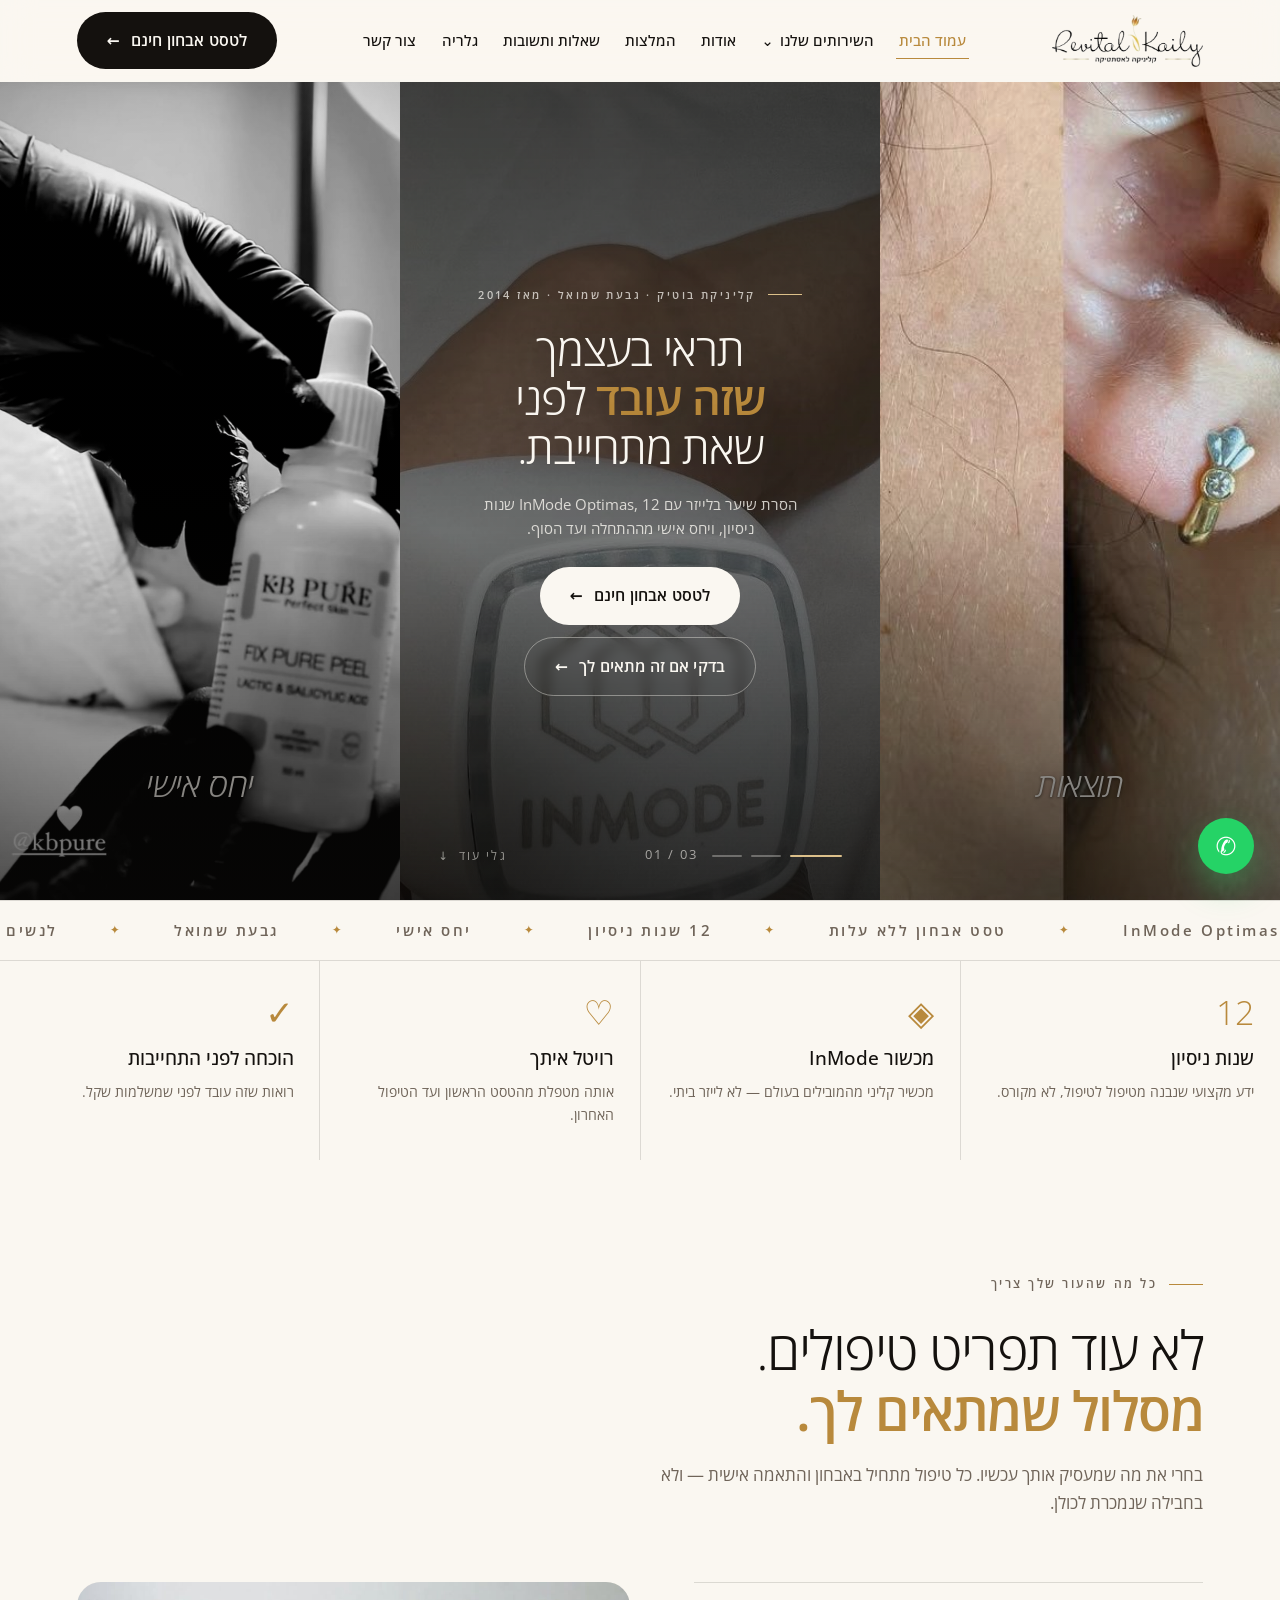
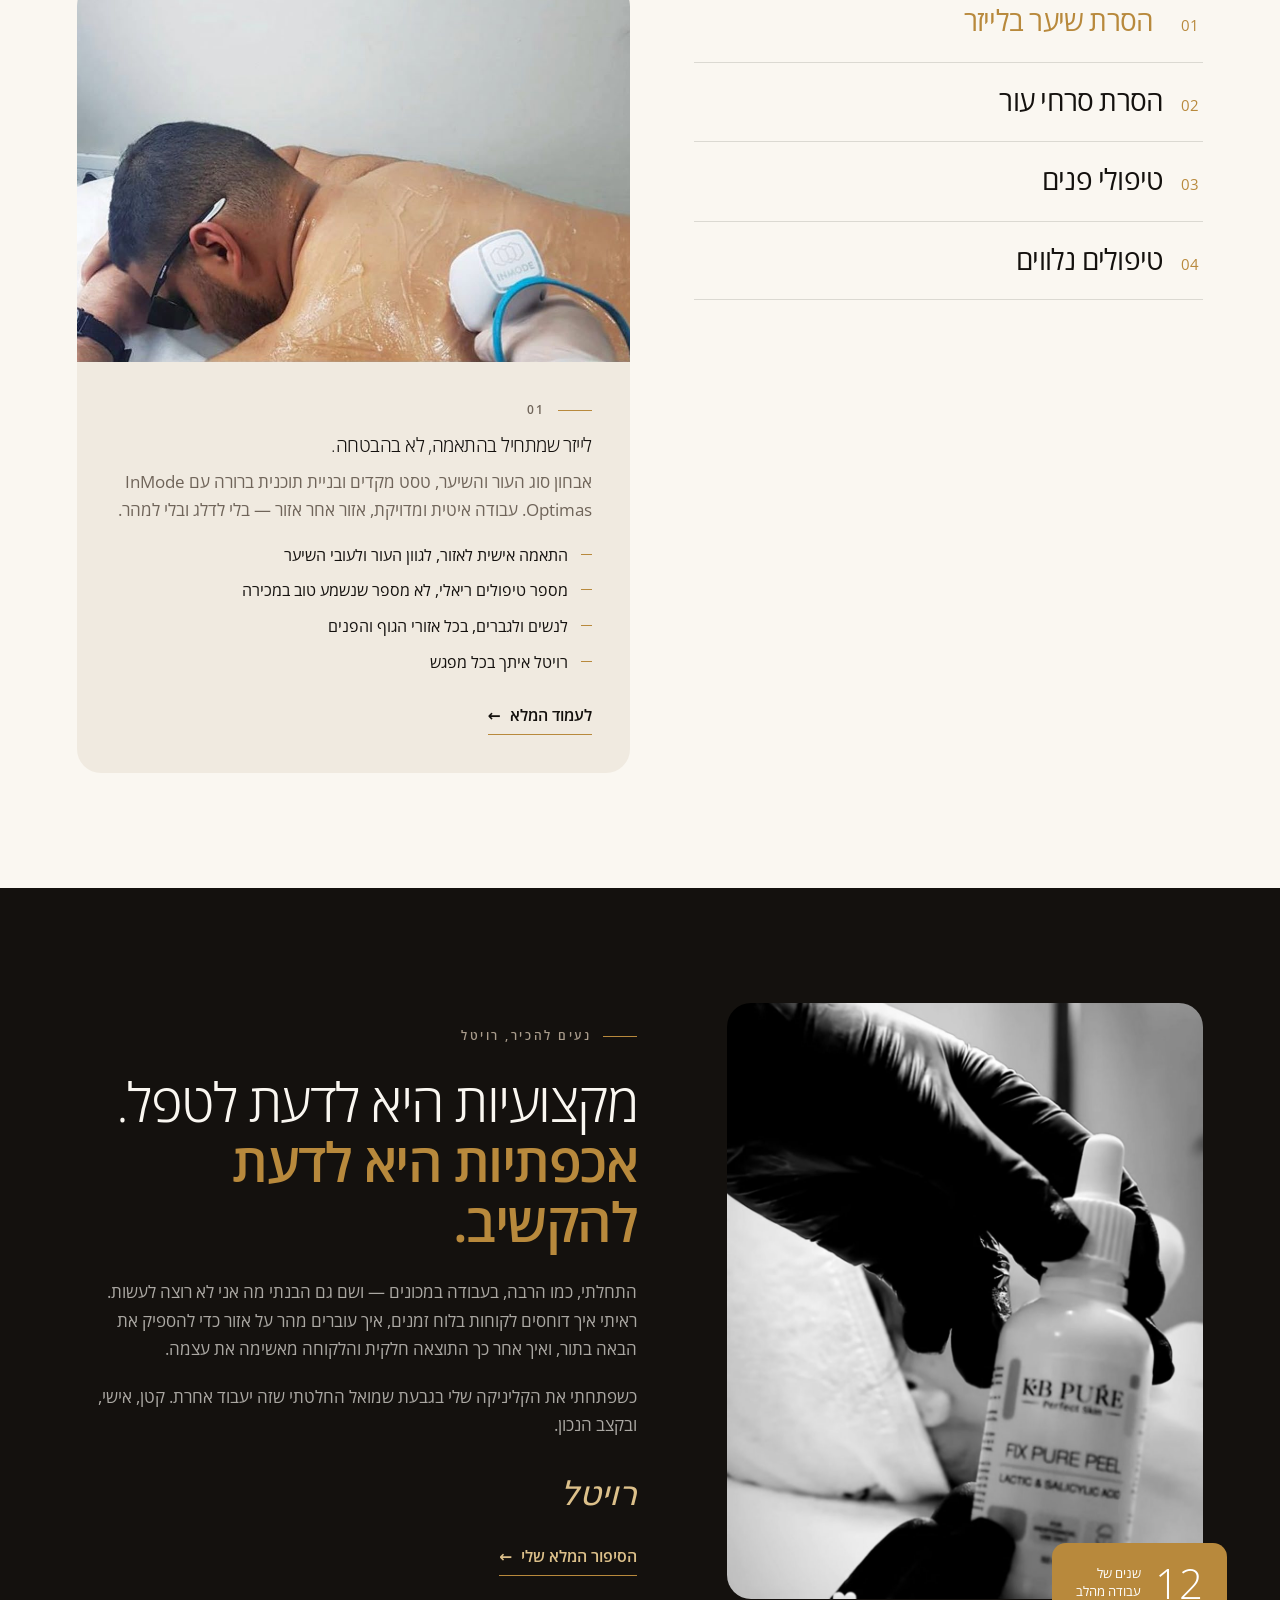
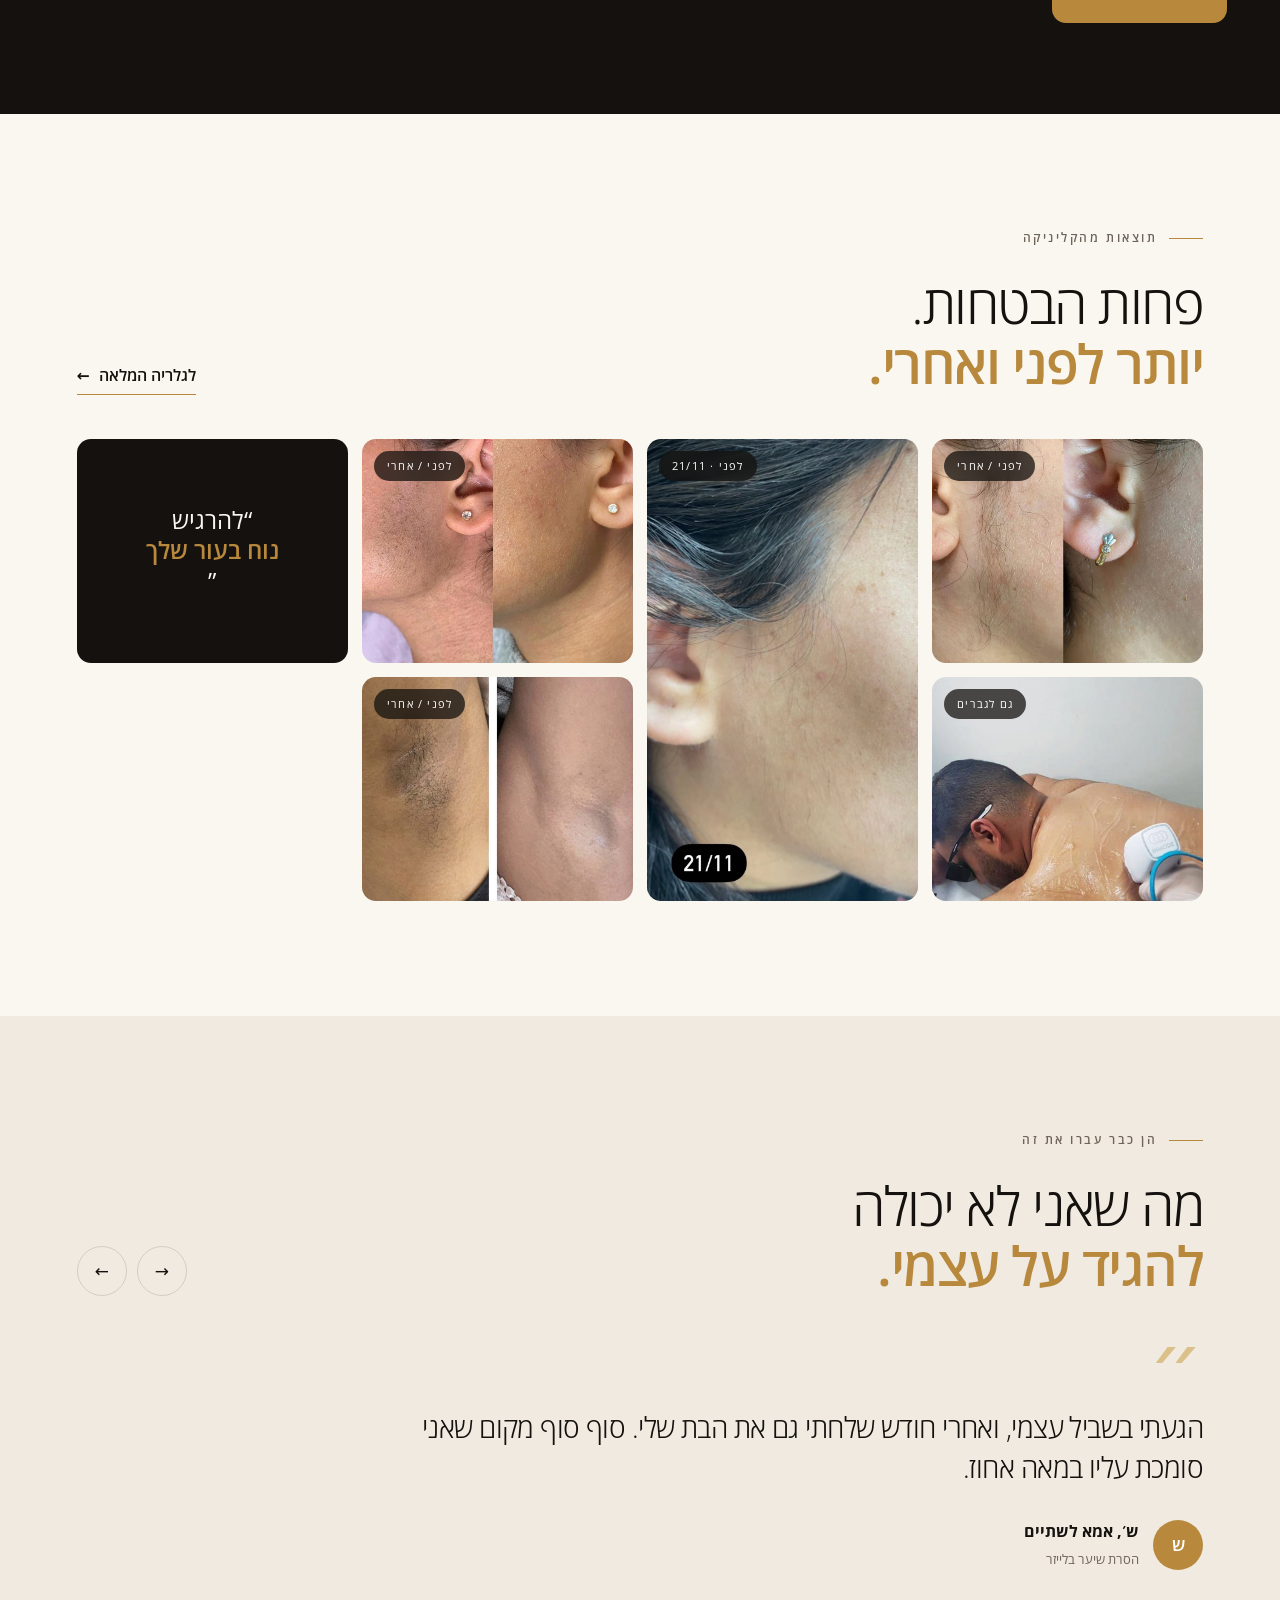
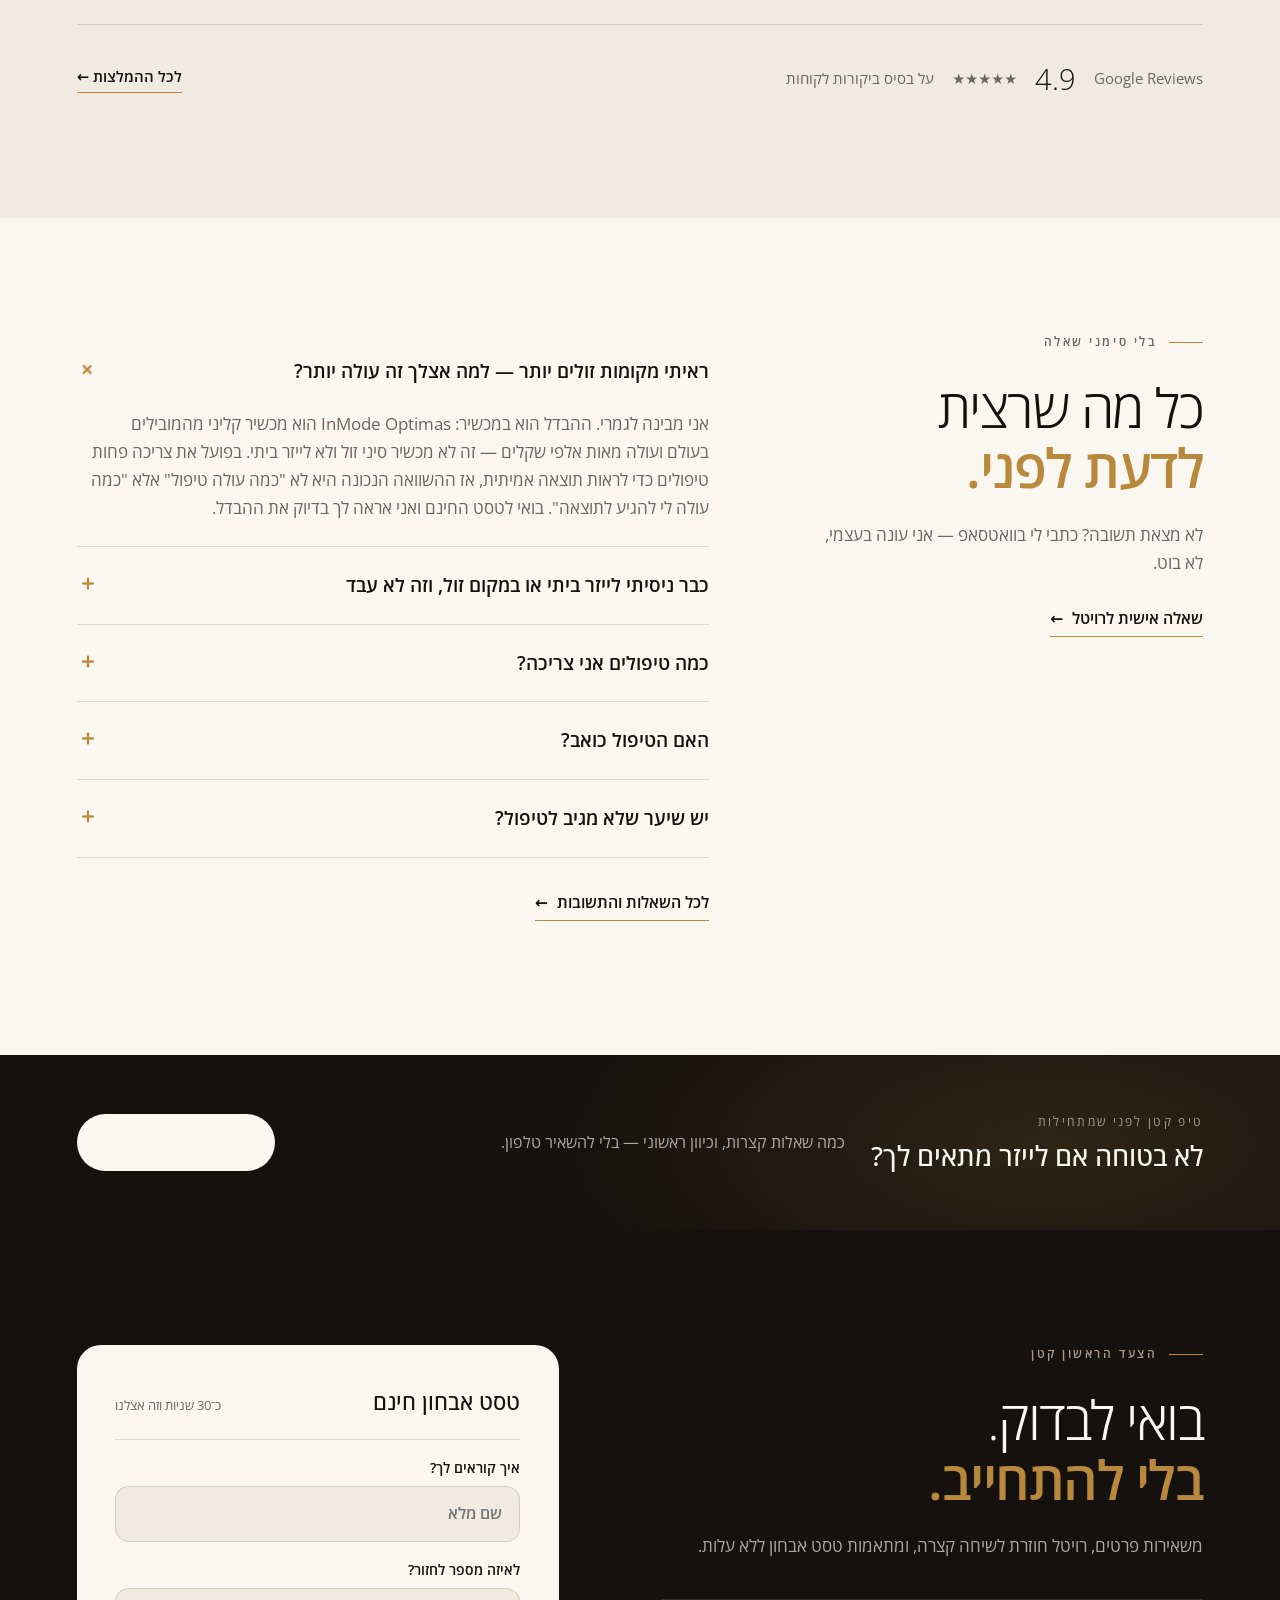
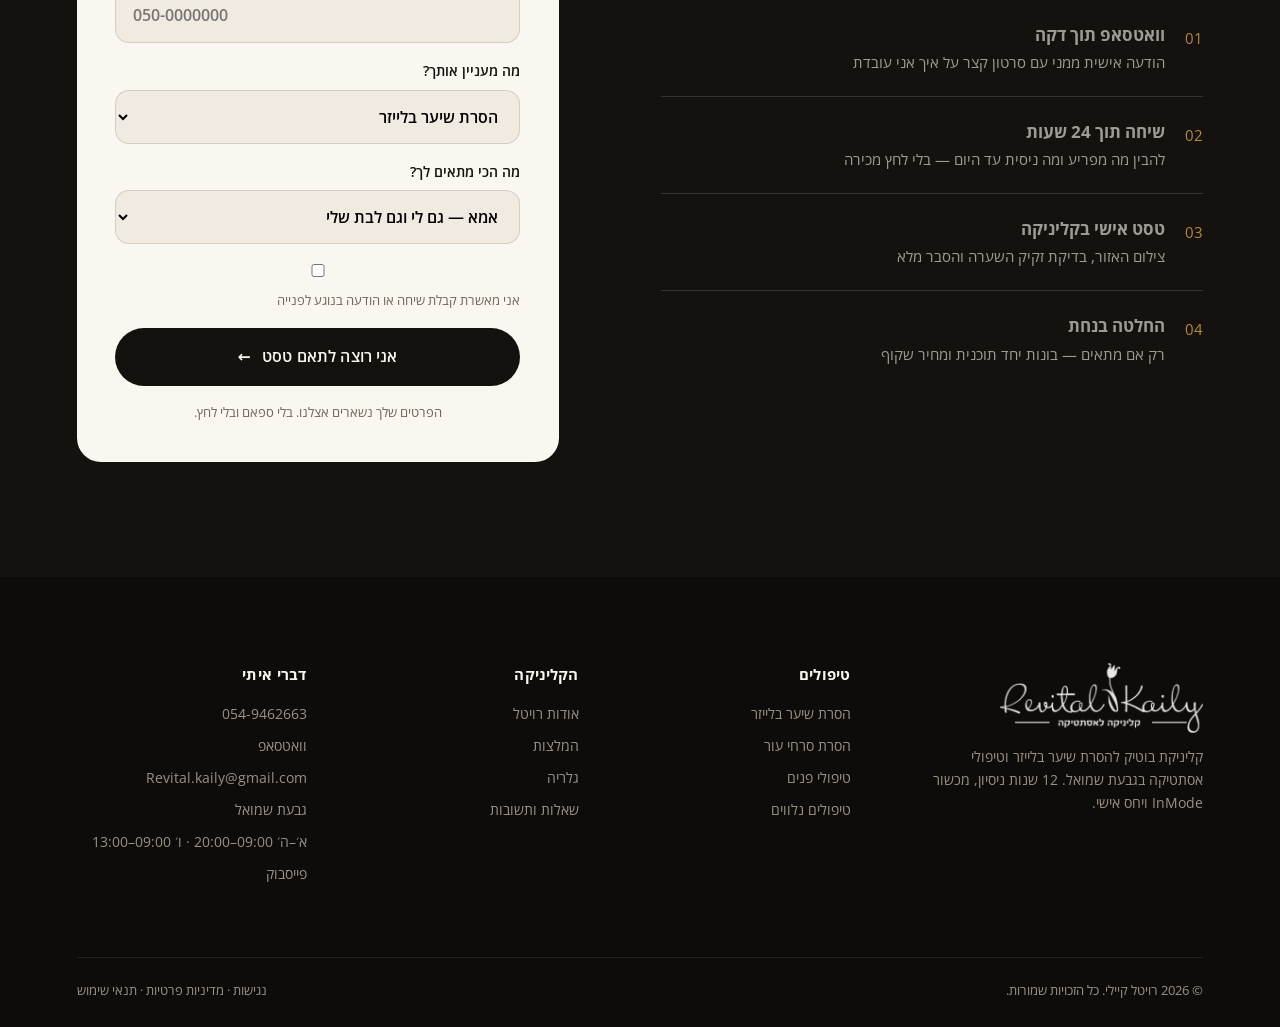
==== index.html @ 3fd72410 "Rebuild the hero as a three-column slideshow Replaces the split hero with a full-height showcase mod" ====
<!doctype html>
<html lang="he" dir="rtl">
<head>
<meta charset="utf-8">
<meta name="viewport" content="width=device-width, initial-scale=1">
<title>רויטל קיילי | הסרת שיער בלייזר בגבעת שמואל</title>
<meta name="description" content="קליניקת בוטיק להסרת שיער בלייזר בגבעת שמואל. 12 שנות ניסיון, מכשור InMode Optimas ויחס אישי. טסט אבחון חינם — תראי בעצמך שזה עובד לפני שאת מתחייבת.">
<meta property="og:title" content="רויטל קיילי | הסרת שיער בלייזר בגבעת שמואל">
<meta property="og:description" content="קליניקת בוטיק להסרת שיער בלייזר בגבעת שמואל. 12 שנות ניסיון, מכשור InMode Optimas ויחס אישי. טסט אבחון חינם — תראי בעצמך שזה עובד לפני שאת מתחייבת.">
<meta property="og:type" content="website">
<link rel="icon" href="assets/logo.png" type="image/png">
<link rel="preconnect" href="https://fonts.googleapis.com">
<link rel="preconnect" href="https://fonts.gstatic.com" crossorigin>
<link rel="stylesheet" href="https://fonts.googleapis.com/css2?family=Open+Sans:ital,wght@0,300;0,400;0,500;0,600;0,700;0,800;1,300;1,400;1,600&family=Assistant:wght@300;400;600&display=swap">
<link rel="stylesheet" href="assets/site.css">
<script type="application/ld+json">
{"@context":"https://schema.org","@type":"HealthAndBeautyBusiness",
 "name":"רויטל קיילי — קליניקה לאסתטיקה",
 "description":"קליניקת בוטיק להסרת שיער בלייזר וטיפולי אסתטיקה בגבעת שמואל",
 "telephone":"+972-54-946-2663",
 "email":"Revital.kaily@gmail.com",
 "address":{"@type":"PostalAddress","addressLocality":"גבעת שמואל","addressCountry":"IL"},
 "areaServed":"גבעת שמואל והסביבה",
 "sameAs":["https://www.facebook.com/revital1994/"],
 "openingHoursSpecification":[
   {"@type":"OpeningHoursSpecification","dayOfWeek":["Sunday","Monday","Tuesday","Wednesday","Thursday"],"opens":"09:00","closes":"20:00"},
   {"@type":"OpeningHoursSpecification","dayOfWeek":"Friday","opens":"09:00","closes":"13:00"}],
 "makesOffer":[
   {"@type":"Offer","itemOffered":{"@type":"Service","name":"הסרת שיער בלייזר"}},
   {"@type":"Offer","itemOffered":{"@type":"Service","name":"הסרת סרחי עור"}},
   {"@type":"Offer","itemOffered":{"@type":"Service","name":"טיפולי פנים"}},
   {"@type":"Offer","itemOffered":{"@type":"Service","name":"טיפולי פלזמה וחידוש עור"}}]}
</script>
</head>
<body>
<div class="beam" aria-hidden="true"><i></i></div>

<header class="hdr">
  <a class="logo" href="index.html" aria-label="רויטל קיילי — לעמוד הבית"><img src="assets/logo.png" alt="רויטל קיילי — קליניקה לאסתטיקה"></a>
  <nav class="nav" aria-label="ניווט ראשי">
      <a href="index.html" aria-current="page">עמוד הבית</a>
      <div class="drop"><button aria-expanded="false">השירותים שלנו <span aria-hidden="true">⌄</span></button><div class="drop-m"><a href="laser.html">הסרת שיער בלייזר</a><a href="skin-tags.html">הסרת סרחי עור</a><a href="facials.html">טיפולי פנים</a><a href="treatments.html">טיפולים נלווים</a></div></div>
      <a href="about.html">אודות</a>
      <a href="testimonials.html">המלצות</a>
      <a href="faq.html">שאלות ותשובות</a>
      <a href="gallery.html">גלריה</a>
      <a href="contact.html">צור קשר</a>
  </nav>
  <a class="btn" href="contact.html"><span>לטסט אבחון חינם</span><span class="arw">←</span></a>
  <button class="burger" aria-expanded="false" aria-controls="mnav" aria-label="פתיחת תפריט"><span></span><span></span></button>
</header>

<nav class="mnav" id="mnav" aria-label="ניווט מובייל">
    <a href="index.html">עמוד הבית</a>
    <a href="laser.html">השירותים שלנו</a>
    <a class="sub" href="laser.html">הסרת שיער בלייזר</a>
    <a class="sub" href="skin-tags.html">הסרת סרחי עור</a>
    <a class="sub" href="facials.html">טיפולי פנים</a>
    <a class="sub" href="treatments.html">טיפולים נלווים</a>
    <a href="about.html">אודות</a>
    <a href="testimonials.html">המלצות</a>
    <a href="faq.html">שאלות ותשובות</a>
    <a href="gallery.html">גלריה</a>
    <a href="contact.html">צור קשר</a>
</nav>

<main>

<section class="sc" aria-label="הקליניקה במבט אחד">
  <div class="sc-col sc-col-a">
    <div class="sc-slide on"><img src="assets/ba-jaw.jpg" alt="" fetchpriority="high"><p class="sc-word">תוצאות</p></div><div class="sc-slide"><img src="assets/laser-men-back.jpg" alt="" loading="lazy"><p class="sc-word">גם לגברים</p></div><div class="sc-slide"><img src="assets/ba-neck-face.jpg" alt="" loading="lazy"><p class="sc-word">דיוק</p></div>
  </div>
  <div class="sc-col sc-col-b">
    <div class="sc-slide on"><video src="assets/video/clip-1.mp4" muted loop playsinline preload="metadata" poster="assets/hero-inmode-leg.jpg"></video></div><div class="sc-slide"><video src="assets/video/clip-2.mp4" muted loop playsinline preload="metadata" poster="assets/hero-inmode-leg.jpg"></video></div><div class="sc-slide"><img src="assets/inmode-gear.jpg" alt="" loading="lazy"></div>
    <div class="sc-mid">
      <p class="eyebrow">קליניקת בוטיק · גבעת שמואל · מאז 2014</p>
      <h1>תראי בעצמך <em class="serif-it">שזה עובד</em> לפני שאת מתחייבת.</h1>
      <p>הסרת שיער בלייזר עם InMode Optimas, 12 שנות ניסיון, ויחס אישי מההתחלה ועד הסוף.</p>
      <div class="sc-cta">
        <a class="btn btn-light" href="contact.html"><span>לטסט אבחון חינם</span><span class="arw">←</span></a>
        <button class="btn btn-ghost open-bot"><span>בדקי אם זה מתאים לך</span><span class="arw">←</span></button>
      </div>
    </div>
    <div class="sc-nav">
      <div class="sc-dots" role="tablist" aria-label="מעבר בין תצוגות">
        <button aria-current="true" aria-label="תצוגה 1"></button>
        <button aria-current="false" aria-label="תצוגה 2"></button>
        <button aria-current="false" aria-label="תצוגה 3"></button>
      </div>
      <span class="sc-count">01 / 03</span>
    </div>
    <div class="sc-hint" aria-hidden="true">גלי עוד <span>↓</span></div>
  </div>
  <div class="sc-col sc-col-c">
    <div class="sc-slide on"><img src="assets/about-hands.jpg" alt="" fetchpriority="high"><p class="sc-word">יחס אישי</p></div><div class="sc-slide"><img src="assets/service-plasma.jpg" alt="" loading="lazy"><p class="sc-word">חידוש עור</p></div><div class="sc-slide"><img src="assets/service-skintags.jpg" alt="" loading="lazy"><p class="sc-word">דיוק</p></div>
  </div>
</section>

<div class="marq" aria-hidden="true"><div class="marq-t">
  <span>InMode Optimas</span><span>טסט אבחון ללא עלות</span><span>12 שנות ניסיון</span><span>יחס אישי</span>
  <span>גבעת שמואל</span><span>לנשים ולגברים</span>
  <span>InMode Optimas</span><span>טסט אבחון ללא עלות</span><span>12 שנות ניסיון</span><span>יחס אישי</span>
  <span>גבעת שמואל</span><span>לנשים ולגברים</span>
</div></div>

<section class="pillars">
  <article class="rv"><b>12</b><strong>שנות ניסיון</strong><p>ידע מקצועי שנבנה מטיפול לטיפול, לא מקורס.</p></article>
  <article class="rv rv-d1"><b>◈</b><strong>מכשור InMode</strong><p>מכשיר קליני מהמובילים בעולם — לא לייזר ביתי.</p></article>
  <article class="rv rv-d2"><b>♡</b><strong>רויטל איתך</strong><p>אותה מטפלת מהטסט הראשון ועד הטיפול האחרון.</p></article>
  <article class="rv rv-d3"><b>✓</b><strong>הוכחה לפני התחייבות</strong><p>רואות שזה עובד לפני שמשלמות שקל.</p></article>
</section>

<section class="section wrap" id="services">
  <div class="rv" style="max-width:680px;margin-bottom:clamp(44px,5vw,74px)">
    <p class="eyebrow">כל מה שהעור שלך צריך</p>
    <h2>לא עוד תפריט טיפולים.<br><em class="serif-it">מסלול שמתאים לך.</em></h2>
    <p class="lead" style="margin-top:20px">בחרי את מה שמעסיק אותך עכשיו. כל טיפול מתחיל באבחון והתאמה אישית — ולא בחבילה שנמכרת לכולן.</p>
  </div>
  <div class="svc">
    <div class="svc-list rv" role="tablist" aria-label="סוגי טיפולים">
      <button class="svc-item" role="tab" aria-selected="true" data-s="laser"><em>01</em><h3>הסרת שיער בלייזר</h3></button>
      <button class="svc-item" role="tab" aria-selected="false" data-s="tags"><em>02</em><h3>הסרת סרחי עור</h3></button>
      <button class="svc-item" role="tab" aria-selected="false" data-s="face"><em>03</em><h3>טיפולי פנים</h3></button>
      <button class="svc-item" role="tab" aria-selected="false" data-s="more"><em>04</em><h3>טיפולים נלווים</h3></button>
    </div>
    <div class="svc-panel rv rv-d1" id="svc-panel"></div>
  </div>
</section>

<section class="section dark wrap about" id="about">
  <div class="about-fig wipe">
    <div class="frame"><img src="assets/about-hands.jpg" alt="רויטל בעבודה בקליניקה" fetchpriority="high"></div>
    <div class="stamp"><b>12</b><span>שנים של<br>עבודה מהלב</span></div>
  </div>
  <div>
    <p class="eyebrow on-dark rv">נעים להכיר, רויטל</p>
    <h2 class="rv rv-d1">מקצועיות היא לדעת לטפל.<br><em class="serif-it">אכפתיות היא לדעת להקשיב.</em></h2>
    <div class="rv rv-d2" style="margin-top:26px">
      <p class="lead">התחלתי, כמו הרבה, בעבודה במכונים — ושם גם הבנתי מה אני לא רוצה לעשות. ראיתי איך דוחסים לקוחות בלוח זמנים, איך עוברים מהר על אזור כדי להספיק את הבאה בתור, ואיך אחר כך התוצאה חלקית והלקוחה מאשימה את עצמה.</p>
      <p class="lead">כשפתחתי את הקליניקה שלי בגבעת שמואל החלטתי שזה יעבוד אחרת. קטן, אישי, ובקצב הנכון.</p>
      <div class="sig">רויטל</div>
      <a class="link-u" href="about.html" style="color:var(--gold-lt)">הסיפור המלא שלי <span>←</span></a>
    </div>
  </div>
</section>

<section class="section wrap">
  <div class="rv" style="display:flex;justify-content:space-between;align-items:flex-end;gap:30px;flex-wrap:wrap;margin-bottom:44px">
    <div>
      <p class="eyebrow">תוצאות מהקליניקה</p>
      <h2>פחות הבטחות.<br><em class="serif-it">יותר לפני ואחרי.</em></h2>
    </div>
    <a class="link-u" href="gallery.html">לגלריה המלאה <span>←</span></a>
  </div>
  <div class="grid-g rv rv-d1"><div class="g-cell"><img src="assets/ba-jaw.jpg" alt="לפני ואחרי — הסרת שיער בלייזר בקו הלסת" loading="lazy"><span class="g-tag">לפני / אחרי</span></div><div class="g-cell tall"><img src="assets/ba-cheek-before.jpg" alt="לחי לפני סדרת טיפולי לייזר" loading="lazy"><span class="g-tag">לפני · 21/11</span></div><div class="g-cell"><img src="assets/ba-neck-face.jpg" alt="לפני ואחרי — צוואר ולחי" loading="lazy"><span class="g-tag">לפני / אחרי</span></div><div class="g-quote">“להרגיש<br><em class="serif-it">נוח בעור שלך</em>”</div><div class="g-cell"><img src="assets/laser-men-back.jpg" alt="טיפול הסרת שיער בלייזר בגב, בקליניקה" loading="lazy"><span class="g-tag">גם לגברים</span></div><div class="g-cell"><img src="assets/ba-armpit.jpg" alt="לפני ואחרי — בית שחי" loading="lazy"><span class="g-tag">לפני / אחרי</span></div></div>
</section>

<section class="section sand wrap" id="stories">
  <div class="rv" style="display:flex;justify-content:space-between;align-items:flex-end;gap:30px;flex-wrap:wrap;margin-bottom:46px">
    <div><p class="eyebrow">הן כבר עברו את זה</p><h2>מה שאני לא יכולה<br><em class="serif-it">להגיד על עצמי.</em></h2></div>
    <div class="ctrls"><button class="prev" aria-label="הקודם">→</button><button class="next" aria-label="הבא">←</button></div>
  </div>
  <div class="story-wrap rv rv-d1" aria-live="polite">
    <article class="story on"><div class="qm">״</div><p>הגעתי בשביל עצמי, ואחרי חודש שלחתי גם את הבת שלי. סוף סוף מקום שאני סומכת עליו במאה אחוז.</p><footer><span class="av">ש</span><div><strong>ש׳, אמא לשתיים</strong><small>הסרת שיער בלייזר</small></div></footer></article>
    <article class="story"><div class="qm">״</div><p>ניסיתי לייזר ביתי שנתיים והייתי בטוחה שהבעיה בי. אצל רויטל ראיתי הבדל כבר אחרי הטיפולים הראשונים.</p><footer><span class="av">מ</span><div><strong>מ׳</strong><small>הסרת שיער בלייזר</small></div></footer></article>
    <article class="story"><div class="qm">״</div><p>לא הרגשתי שמנסים למכור לי. קיבלתי הסבר מדויק, התאמה לעור שלי ותוכנית ברורה. הגעתי לחתונה בלי לחשוב על זה בכלל.</p><footer><span class="av">ד</span><div><strong>ד׳, כלה</strong><small>הסרת שיער בלייזר</small></div></footer></article>
  </div>
  <div class="ribbon rv">
    <span>Google Reviews</span><b>4.9</b><span>★★★★★</span><span>על בסיס ביקורות לקוחות</span>
    <a href="testimonials.html">לכל ההמלצות ←</a>
  </div>
</section>

<section class="section wrap faq">
  <div class="rv">
    <p class="eyebrow">בלי סימני שאלה</p>
    <h2>כל מה שרצית<br><em class="serif-it">לדעת לפני.</em></h2>
    <p class="lead" style="margin:22px 0 26px">לא מצאת תשובה? כתבי לי בוואטסאפ — אני עונה בעצמי, לא בוט.</p>
    <a class="link-u" href="https://wa.me/972549462663">שאלה אישית לרויטל <span>←</span></a>
  </div>
  <div class="acc rv rv-d1"><details open><summary>ראיתי מקומות זולים יותר — למה אצלך זה עולה יותר?<i>＋</i></summary><p>אני מבינה לגמרי. ההבדל הוא במכשיר: InMode Optimas הוא מכשיר קליני מהמובילים בעולם ועולה מאות אלפי שקלים — זה לא מכשיר סיני זול ולא לייזר ביתי. בפועל את צריכה פחות טיפולים כדי לראות תוצאה אמיתית, אז ההשוואה הנכונה היא לא &quot;כמה עולה טיפול&quot; אלא &quot;כמה עולה לי להגיע לתוצאה&quot;. בואי לטסט החינם ואני אראה לך בדיוק את ההבדל.</p></details><details><summary>כבר ניסיתי לייזר ביתי או במקום זול, וזה לא עבד<i>＋</i></summary><p>זו בדיוק הסיבה שאת פה. הרבה מהלקוחות שלי הגיעו אחרי שניסו ולא ראו תוצאה — הבעיה לא הייתה בהן, אלא במכשור שלא היה חזק מספיק. בואי לטסט ותראי בעצמך, על הזקיק שלך, שזה מתנהג אחרת.</p></details><details><summary>כמה טיפולים אני צריכה?<i>＋</i></summary><p>תלוי באזור, בסוג השיער ובעור. סדרה סטנדרטית היא בדרך כלל בסביבות 10 טיפולים, במרווחים של 4-6 שבועות. בטסט אני בודקת את זקיק השערה ונותנת לך מספר ריאלי — לא מספר שנשמע טוב במכירה.</p></details><details><summary>האם הטיפול כואב?<i>＋</i></summary><p>תחושת עקצוץ קלה שנמשכת רגע. המכשיר עובד עם מנגנון קירור, ואני עוברת לאט ומווסתת את העוצמה לפי מה שנוח לך — אפשר לעצור ולהתאים בכל שלב. רוב הלקוחות מופתעות לטובה.</p></details><details><summary>יש שיער שלא מגיב לטיפול?<i>＋</i></summary><p>כן — שיער בהיר, בלונדיני, ג׳ינג׳י או לבן לא מגיב טוב ללייזר, כי אין בו מספיק פיגמנט שהלייזר יכול לפעול עליו. אני מעדיפה להגיד לך את זה מראש מאשר לקחת ממך כסף על משהו שלא יעבוד.</p></details>
    <p style="margin-top:30px"><a class="link-u" href="faq.html">לכל השאלות והתשובות <span>←</span></a></p>
  </div>
</section>

<section class="band">
  <div><small>טיפ קטן לפני שמתחילות</small><br><strong>לא בטוחה אם לייזר מתאים לך?</strong></div>
  <span>כמה שאלות קצרות, וכיוון ראשוני — בלי להשאיר טלפון.</span>
  <button class="btn btn-light open-bot"><span>מתחילות בבדיקה</span><span class="arw">←</span></button>
</section>

<section class="section dark wrap contact" id="contact">
  <div>
    <p class="eyebrow on-dark rv">הצעד הראשון קטן</p>
    <h2 class="rv rv-d1">בואי לבדוק.<br><em class="serif-it">בלי להתחייב.</em></h2>
    <p class="lead rv rv-d2" style="margin:22px 0 38px">משאירות פרטים, רויטל חוזרת לשיחה קצרה, ומתאמות טסט אבחון ללא עלות.</p>
    <div class="rv rv-d3">
      <div class="step"><em>01</em><p><strong>וואטסאפ תוך דקה</strong>הודעה אישית ממני עם סרטון קצר על איך אני עובדת</p></div>
      <div class="step"><em>02</em><p><strong>שיחה תוך 24 שעות</strong>להבין מה מפריע ומה ניסית עד היום — בלי לחץ מכירה</p></div>
      <div class="step"><em>03</em><p><strong>טסט אישי בקליניקה</strong>צילום האזור, בדיקת זקיק השערה והסבר מלא</p></div>
      <div class="step"><em>04</em><p><strong>החלטה בנחת</strong>רק אם מתאים — בונות יחד תוכנית ומחיר שקוף</p></div>
    </div>
  </div>
  <form class="form rv rv-d1">
  <div class="form-h"><strong>טסט אבחון חינם</strong><small>כ־30 שניות וזה אצלנו</small></div>
  <label>איך קוראים לך?<input name="name" type="text" placeholder="שם מלא" required></label>
  <label>לאיזה מספר לחזור?<input name="phone" type="tel" placeholder="050-0000000" required></label>
  <label>מה מעניין אותך?<select name="interest">
    <option>הסרת שיער בלייזר</option><option>הסרת סרחי עור</option><option>טיפולי פנים</option>
    <option>טיפולים נלווים</option><option>עדיין לא בטוחה</option></select></label>
  <label>מה הכי מתאים לך?<select name="segment">
    <option>אמא — גם לי וגם לבת שלי</option><option>לפני חתונה</option><option>לפני גיוס או לימודים</option>
    <option>ניסיתי לייזר בעבר ולא עבד</option><option>פשוט נמאס לי לגלח</option><option>אני גבר</option></select></label>
  <label class="chk"><input type="checkbox" required><span>אני מאשרת קבלת שיחה או הודעה בנוגע לפנייה</span></label>
  <button class="btn" type="submit" style="justify-content:center"><span>אני רוצה לתאם טסט</span><span class="arw">←</span></button>
  <p class="note">הפרטים שלך נשארים אצלנו. בלי ספאם ובלי לחץ.</p>
  <div class="ok" role="status">קיבלנו, תודה! רויטל תחזור אלייך בקרוב.</div>
</form>
</section>

</main>

<footer class="ftr">
  <div class="ftr-logo">
    <img src="assets/logo.png" alt="רויטל קיילי — קליניקה לאסתטיקה">
    <p style="margin:0;max-width:34ch">קליניקת בוטיק להסרת שיער בלייזר וטיפולי אסתטיקה בגבעת שמואל. 12 שנות ניסיון, מכשור InMode ויחס אישי.</p>
  </div>
  <div><strong>טיפולים</strong>
    <a href="laser.html">הסרת שיער בלייזר</a><a href="skin-tags.html">הסרת סרחי עור</a>
    <a href="facials.html">טיפולי פנים</a><a href="treatments.html">טיפולים נלווים</a></div>
  <div><strong>הקליניקה</strong>
    <a href="about.html">אודות רויטל</a><a href="testimonials.html">המלצות</a>
    <a href="gallery.html">גלריה</a><a href="faq.html">שאלות ותשובות</a></div>
  <div><strong>דברי איתי</strong>
    <a href="tel:+972549462663">054-9462663</a>
    <a href="https://wa.me/972549462663">וואטסאפ</a>
    <a href="mailto:Revital.kaily@gmail.com">Revital.kaily@gmail.com</a>
    <span>גבעת שמואל</span><span>א׳–ה׳ 09:00–20:00 · ו׳ 09:00–13:00</span>
    <a href="https://www.facebook.com/revital1994/?locale=he_IL" target="_blank" rel="noopener">פייסבוק</a></div>
  <div class="ftr-btm">
    <span>© 2026 רויטל קיילי. כל הזכויות שמורות.</span>
    <span>נגישות · מדיניות פרטיות · תנאי שימוש</span>
  </div>
</footer>
<div class="ov" id="ov" role="dialog" aria-modal="true" aria-label="בדיקת התאמה">
  <div class="bot">
    <button class="bot-x" aria-label="סגירה">✕</button>
    <img class="bot-logo" src="assets/logo.png" alt="רויטל קיילי">
    <div class="bar"><i style="width:0"></i></div>
    <div id="bot-body"></div>
  </div>
</div>
<a class="wa-float" href="https://wa.me/972549462663" aria-label="וואטסאפ">✆</a>
<div class="mbar">
  <a href="https://wa.me/972549462663">וואטסאפ</a><a href="tel:+972549462663">חייגי</a><a href="contact.html">טסט חינם</a>
</div>
<script src="assets/site.js"></script>
</body>
</html>
---- assets/site.css ----
/* ==========================================================================
   רויטל קיילי — מערכת עיצוב
   פלטה: דיו כמעט-שחור, שנהב, זהב מהלוגו. הזהב הוא קו, לא מילוי.
   טיפוגרפיה: Frank Ruhl Libre (כותרות) + Assistant (גוף) + Bellefair (מספרים)
   ========================================================================== */

:root{
  --ink:#14110E;          /* דיו — שחור חמים */
  --ink-soft:#1E1A16;
  --ivory:#FAF7F1;        /* נייר */
  --sand:#F0EAE0;         /* משטח משני */
  --sand-deep:#E4DACB;
  --gold:#B8893C;         /* זהב הלוגו */
  --gold-lt:#DCC08A;
  --gold-glow:rgba(184,137,60,.16);
  --muted:#6F6459;
  --muted-dk:#A99C8C;
  --line:rgba(20,17,14,.13);
  --line-lt:rgba(255,255,255,.14);

  --display:'Open Sans','Assistant',system-ui,sans-serif;
  --body:'Open Sans','Assistant',system-ui,sans-serif;
  --num:'Open Sans','Assistant',system-ui,sans-serif;
  --num-feat:'tnum' 1;

  --r-sm:6px; --r-md:14px; --r-lg:24px;
  --pad:clamp(20px,6vw,104px);
  --ease:cubic-bezier(.22,.61,.36,1);
}

*{box-sizing:border-box}
html,body{direction:rtl}
html{scroll-behavior:smooth;-webkit-text-size-adjust:100%}
body{
  margin:0;background:var(--ivory);color:var(--ink);
  font-family:var(--body);font-size:17px;line-height:1.65;font-weight:400;
  -webkit-font-smoothing:antialiased;overflow-x:clip;
}
img{max-width:100%;display:block}
a{color:inherit;text-decoration:none}
button{font:inherit;color:inherit;background:none;border:0;cursor:pointer}
:focus-visible{outline:2px solid var(--gold);outline-offset:3px;border-radius:3px}

/* ---------- טיפוגרפיה ---------- */
h1,h2,h3,h4{font-family:var(--display);font-weight:300;line-height:1.12;letter-spacing:-.028em;margin:0;text-wrap:balance}
h1{font-size:clamp(38px,5.6vw,86px)}
h2{font-size:clamp(30px,4.2vw,60px)}
h3{font-size:clamp(21px,2.2vw,32px)}
h4{font-size:clamp(18px,1.5vw,22px)}
p{margin:0 0 1.1em;max-width:62ch}
em{font-style:normal;color:var(--gold)}
.serif-it{font-family:var(--display);font-style:normal;font-weight:600;color:var(--gold)}

.eyebrow{
  display:flex;align-items:center;gap:12px;margin:0 0 26px;
  font-size:11.5px;font-weight:600;letter-spacing:.22em;color:var(--muted);
}
.eyebrow::before{content:"";width:34px;height:1px;background:var(--gold);flex:none}
.eyebrow.on-dark{color:var(--muted-dk)}
.lead{font-size:clamp(17px,1.35vw,20.5px);color:var(--muted);max-width:56ch}
.on-dark .lead,.dark .lead{color:rgba(250,247,241,.66)}

/* ---------- פריסה ---------- */
.wrap{padding-inline:var(--pad)}
.section{padding-block:clamp(76px,9vw,142px)}
.dark{background:var(--ink);color:var(--ivory)}
.dark h1,.dark h2,.dark h3{color:var(--ivory)}
.sand{background:var(--sand)}
.rule{height:1px;background:var(--line);border:0;margin:0}
.dark .rule{background:var(--line-lt)}

/* ---------- כפתורים ---------- */
.btn{
  --bg:var(--ink);--fg:var(--ivory);
  display:inline-flex;align-items:center;gap:11px;
  padding:16px 30px;border-radius:999px;background:var(--bg);color:var(--fg);
  font-size:15.5px;font-weight:600;letter-spacing:.01em;
  position:relative;overflow:hidden;transition:color .4s var(--ease),transform .4s var(--ease);
}
.btn::after{
  content:"";position:absolute;inset:0;background:var(--gold);
  transform:translateY(101%);transition:transform .45s var(--ease);z-index:0;
}
.btn:hover::after{transform:translateY(0)}
.btn:hover{transform:translateY(-2px)}
.btn>*{position:relative;z-index:1}
.btn .arw{transition:transform .4s var(--ease)}
.btn:hover .arw{transform:translateX(-5px)}
.btn-light{--bg:var(--ivory);--fg:var(--ink)}
.btn-ghost{--bg:transparent;--fg:var(--ink);border:1px solid var(--line)}
.btn-ghost:hover{--fg:var(--ivory)}
.dark .btn-ghost{--fg:var(--ivory);border-color:var(--line-lt)}
.link-u{display:inline-flex;align-items:center;gap:9px;font-weight:600;font-size:15.5px;padding-bottom:5px;border-bottom:1px solid var(--gold);transition:gap .3s var(--ease)}
.link-u:hover{gap:15px;color:var(--gold)}

/* ---------- כותרת עליונה ---------- */
.hdr{
  position:sticky;top:0;z-index:60;height:82px;
  display:grid;grid-template-columns:auto 1fr auto;align-items:center;gap:26px;
  padding-inline:var(--pad);
  background:rgba(250,247,241,.82);backdrop-filter:blur(16px) saturate(1.3);
  border-bottom:1px solid transparent;transition:border-color .35s,height .35s var(--ease),background .35s;
}
.hdr.stuck{height:66px;border-bottom-color:var(--line)}
.logo img{height:52px;width:auto;transition:height .35s var(--ease),opacity .3s}
.hdr.stuck .logo img{height:40px}
.logo:hover img{opacity:.7}
.nav{display:flex;align-items:center;justify-content:center;gap:clamp(6px,1.5vw,26px);font-size:15px;font-weight:500}
.nav>a,.drop>button{position:relative;padding:9px 3px;display:flex;align-items:center;gap:6px;white-space:nowrap}
.nav>a::after{content:"";position:absolute;bottom:3px;right:0;width:0;height:1px;background:var(--gold);transition:width .35s var(--ease)}
.nav>a:hover::after,.nav>a[aria-current]::after{width:100%}
.nav>a[aria-current]{color:var(--gold)}
.drop{position:relative}
.drop-m{
  position:absolute;top:100%;right:0;min-width:212px;padding:9px;
  background:var(--ivory);border:1px solid var(--line);border-radius:var(--r-md);
  box-shadow:0 26px 60px rgba(20,17,14,.12);
  opacity:0;visibility:hidden;transform:translateY(9px);transition:.3s var(--ease);z-index:5;
}
.drop:hover .drop-m,.drop:focus-within .drop-m{opacity:1;visibility:visible;transform:none}
.drop-m a{display:block;padding:10px 14px;border-radius:9px;font-size:14.5px}
.drop-m a:hover{background:var(--sand);color:var(--gold)}
.burger{display:none;width:44px;height:44px;border:1px solid var(--line);border-radius:11px;flex-direction:column;align-items:center;justify-content:center;gap:5px}
.burger span{width:18px;height:1.6px;background:var(--ink);transition:.35s var(--ease)}
.burger[aria-expanded="true"] span:first-child{transform:translateY(3.3px) rotate(45deg)}
.burger[aria-expanded="true"] span:last-child{transform:translateY(-3.3px) rotate(-45deg)}
.mnav{position:fixed;inset:66px 0 0;background:var(--ivory);z-index:59;padding:26px var(--pad) 60px;overflow-y:auto;display:none}
.mnav.open{display:block}
.mnav a{display:block;padding:16px 2px;border-bottom:1px solid var(--line);font-family:var(--display);font-size:23px}
.mnav a.sub{font-family:var(--body);font-size:16px;padding-right:20px;color:var(--muted)}

/* ---------- קו הלייזר: נמתח לאורך הדף עם הגלילה ---------- */
.beam{position:fixed;top:0;right:calc(var(--pad) / 2.2);width:1px;height:100vh;z-index:40;pointer-events:none;opacity:.9}
.beam i{display:block;width:100%;height:100%;transform-origin:top;transform:scaleY(0);
  background:linear-gradient(to bottom,transparent,var(--gold) 12%,var(--gold-lt) 55%,transparent)}
@supports (animation-timeline:scroll()){
  .beam i{animation:beamgrow linear both;animation-timeline:scroll(root block)}
  @keyframes beamgrow{from{transform:scaleY(0)}to{transform:scaleY(1)}}
}
@media(max-width:1100px){.beam{display:none}}

/* ---------- חשיפה בגלילה: מגב, לא דהייה ---------- */
.rv{opacity:0;transform:translateY(22px);transition:opacity .9s var(--ease),transform .9s var(--ease)}
.rv.in{opacity:1;transform:none}
.rv-d1{transition-delay:.09s}.rv-d2{transition-delay:.18s}.rv-d3{transition-delay:.27s}
/* וילון שנמשך כלפי מעלה — לא clip-path על האלמנט עצמו,
   כדי שה-IntersectionObserver ימשיך לראות אותו */
.wipe{position:relative}
.wipe::after{content:"";position:absolute;inset:-1px;background:var(--curtain,var(--ivory));
  z-index:4;transform-origin:bottom center;transition:transform 1.05s var(--ease);pointer-events:none}
.wipe.in::after{transform:scaleY(0)}
.dark .wipe{--curtain:var(--ink)}
.sand .wipe{--curtain:var(--sand)}
/* כותרת שנחשפת שורה-שורה */
.lines span{display:block;overflow:hidden}
.lines span>i{display:block;font-style:inherit;transform:translateY(105%);transition:transform 1s var(--ease)}
.lines.in span>i{transform:none}
.lines.in span:nth-child(2)>i{transition-delay:.1s}
.lines.in span:nth-child(3)>i{transition-delay:.2s}

/* ---------- הירו ---------- */
.hero{position:relative;padding-top:clamp(44px,5vw,74px);padding-bottom:clamp(60px,7vw,110px)}
.hero-grid{display:grid;grid-template-columns:1.05fr .82fr;gap:clamp(40px,6vw,96px);align-items:center}
.hero h1{margin-bottom:26px}
.hero .lead{margin-bottom:34px}
.hero-cta{display:flex;flex-wrap:wrap;gap:13px;margin-bottom:40px}
.proof{display:flex;align-items:center;gap:15px;font-size:14.5px;color:var(--muted)}
.proof b{font-family:var(--num);font-size:23px;font-variant-numeric:tabular-nums;font-weight:300;color:var(--ink);letter-spacing:.02em}
.stack{display:flex}
.stack i{width:37px;height:37px;border-radius:50%;display:grid;place-items:center;font-style:normal;font-size:14px;font-weight:600;
  border:2px solid var(--ivory);margin-inline-start:-11px;background:var(--sand-deep);color:var(--ink)}
.stack i:first-child{margin:0;background:var(--ink);color:var(--ivory)}
.stack i:nth-child(2){background:var(--gold);color:#fff}
.hero-fig{position:relative}
.hero-fig .frame{aspect-ratio:4/5;border-radius:var(--r-lg);overflow:hidden;position:relative;background:var(--sand-deep)}
.hero-fig img{width:100%;height:100%;object-fit:cover}
.tag-card{position:absolute;z-index:6;bottom:34px;right:-30px;background:var(--ivory);border-radius:var(--r-md);padding:19px 23px;max-width:214px;
  box-shadow:0 24px 56px rgba(20,17,14,.14);border:1px solid var(--line)}
.tag-card small{display:block;font-size:10.5px;letter-spacing:.2em;color:var(--gold);font-weight:700;margin-bottom:8px}
.tag-card strong{display:block;font-family:var(--display);font-size:21px;font-weight:500;line-height:1.15}
.tag-card span{display:block;color:var(--muted);font-size:13.5px;margin-top:5px}
.ring{position:absolute;z-index:5;border:1px solid var(--line);border-radius:50%;pointer-events:none}
.ring-a{width:300px;height:300px;top:-70px;left:-70px}
.ring-b{width:160px;height:160px;bottom:-34px;left:34px;border-color:var(--gold-glow)}

/* ---------- כרזה נעה ---------- */
.marq{border-block:1px solid var(--line);background:var(--ivory);overflow:hidden;padding-block:17px}
.marq-t{display:flex;gap:52px;width:max-content;animation:marq 34s linear infinite}
.marq:hover .marq-t{animation-play-state:paused}
.marq-t span{font-family:var(--num);font-size:15px;font-weight:600;letter-spacing:.17em;color:var(--muted);display:flex;align-items:center;gap:52px;white-space:nowrap}
.marq-t span::after{content:"✦";color:var(--gold);font-size:12px}
@keyframes marq{to{transform:translateX(50%)}}

/* ---------- סרגל ערכים ---------- */
.pillars{display:grid;grid-template-columns:repeat(4,1fr);gap:1px;background:var(--line)}
.pillars>article{background:var(--ivory);padding:34px clamp(18px,2vw,32px)}
.pillars b{font-family:var(--num);font-size:34px;font-variant-numeric:tabular-nums;font-weight:300;color:var(--gold);display:block;line-height:1;margin-bottom:14px}
.pillars strong{display:block;font-family:var(--display);font-size:19px;font-weight:500;margin-bottom:6px}
.pillars p{font-size:14px;color:var(--muted);margin:0}

/* ---------- שירותים: רשימה נדבקת ---------- */
.svc{display:grid;grid-template-columns:.92fr 1fr;gap:clamp(36px,5vw,84px);align-items:start}
.svc-list{display:grid;gap:2px;position:sticky;top:120px}
.svc-item{border-top:1px solid var(--line);padding:22px 4px;display:flex;align-items:baseline;gap:18px;text-align:right;width:100%;transition:.35s var(--ease)}
.svc-item:last-child{border-bottom:1px solid var(--line)}
.svc-item em{font-family:var(--num);font-size:15px;color:var(--gold);flex:none;transition:.35s var(--ease)}
.svc-item h3{font-weight:400;transition:.35s var(--ease)}
.svc-item[aria-selected="true"] h3{color:var(--gold);padding-inline-start:10px}
.svc-item:hover h3{padding-inline-start:10px}
.svc-panel{border-radius:var(--r-lg);overflow:hidden;background:var(--sand);position:relative}
.svc-panel .frame{aspect-ratio:16/11;position:relative;background:var(--sand-deep);overflow:hidden}
.svc-panel .frame img{width:100%;height:100%;object-fit:cover}
.svc-body{padding:clamp(26px,3vw,44px)}
.svc-body h4{margin-bottom:13px}
.svc-body ul{list-style:none;margin:0 0 26px;padding:0;display:grid;gap:10px}
.svc-body li{padding-inline-start:24px;position:relative;font-size:15.5px}
.svc-body li::before{content:"";position:absolute;inset-inline-start:0;top:11px;width:11px;height:1px;background:var(--gold)}

/* ---------- אודות ---------- */
.about{display:grid;grid-template-columns:.85fr 1fr;gap:clamp(48px,7vw,124px);align-items:center}
.about-fig{position:relative}
.about-fig .frame{aspect-ratio:4/5;border-radius:var(--r-lg);overflow:hidden;background:#221d18}
.about-fig img{width:100%;height:100%;object-fit:cover}
.stamp{position:absolute;z-index:6;bottom:-24px;inset-inline-start:-24px;background:var(--gold);color:#fff;border-radius:var(--r-md);
  padding:19px 24px;display:flex;align-items:center;gap:14px}
.stamp b{font-family:var(--num);font-size:42px;font-variant-numeric:tabular-nums;font-weight:300;line-height:1}
.stamp span{font-size:13px;line-height:1.35}
.sig{font-family:Georgia,serif;font-style:italic;font-size:34px;color:var(--gold-lt);margin:26px 0 20px}

/* ---------- תוצאות / גלריה ---------- */
.grid-g{display:grid;grid-template-columns:repeat(4,1fr);grid-auto-rows:224px;gap:14px}
.g-cell{border-radius:var(--r-md);overflow:hidden;position:relative;background:var(--sand-deep)}
.g-cell.tall{grid-row:span 2}
.g-cell img{width:100%;height:100%;object-fit:cover;transition:transform 1.1s var(--ease)}
.g-cell:hover img{transform:scale(1.045)}
.g-tag{position:absolute;top:12px;inset-inline-end:12px;background:rgba(20,17,14,.74);color:#fff;font-size:11px;letter-spacing:.11em;
  padding:6px 13px;border-radius:999px;backdrop-filter:blur(6px)}
.g-quote{border-radius:var(--r-md);background:var(--ink);color:var(--ivory);display:grid;place-content:center;text-align:center;
  padding:30px;font-family:var(--display);font-size:clamp(20px,1.9vw,29px);line-height:1.25}

/* ---------- עדויות ---------- */
.story{display:none;max-width:840px}
.story.on{display:block;animation:fadeup .55s var(--ease)}
@keyframes fadeup{from{opacity:0;transform:translateY(15px)}to{opacity:1;transform:none}}
.qm{font-family:Georgia,serif;font-size:86px;color:var(--gold-lt);line-height:.55;margin-bottom:18px}
.story p{font-family:var(--display);font-size:clamp(20px,2.2vw,31px);line-height:1.42;font-weight:300;letter-spacing:-.02em;margin-bottom:30px;max-width:none}
.story footer{display:flex;align-items:center;gap:14px}
.av{width:50px;height:50px;border-radius:50%;background:var(--gold);color:#fff;display:grid;place-items:center;font-weight:600;font-size:18px}
.story footer strong{display:block;font-size:16px}
.story footer small{color:var(--muted);font-size:13px}
.ctrls{display:flex;gap:10px}
.ctrls button{width:50px;height:50px;border:1px solid var(--line);border-radius:50%;display:grid;place-items:center;font-size:17px;transition:.3s var(--ease)}
.ctrls button:hover{background:var(--ink);color:var(--ivory);border-color:var(--ink)}
.wa-grid{display:grid;grid-template-columns:repeat(3,1fr);gap:15px}
.wa-grid figure{margin:0;border:1px solid var(--line);border-radius:var(--r-md);overflow:hidden;max-height:322px;background:var(--sand)}
.wa-grid img{width:100%;height:100%;object-fit:cover;object-position:top}
.ribbon{display:flex;flex-wrap:wrap;align-items:center;gap:18px;padding-top:30px;margin-top:52px;border-top:1px solid var(--line);font-size:14.5px;color:var(--muted)}
.ribbon b{font-family:var(--num);font-size:29px;font-variant-numeric:tabular-nums;font-weight:300;color:var(--ink)}
.ribbon a{margin-inline-start:auto;font-weight:600;color:var(--ink);border-bottom:1px solid var(--gold);padding-bottom:3px}

/* ---------- שאלות ותשובות ---------- */
.faq{display:grid;grid-template-columns:.62fr 1fr;gap:clamp(42px,8vw,130px)}
.acc details{border-bottom:1px solid var(--line)}
.acc summary{list-style:none;cursor:pointer;display:flex;justify-content:space-between;align-items:flex-start;gap:22px;
  padding:23px 0;font-family:var(--display);font-size:clamp(17px,1.45vw,20.5px);font-weight:600}
.acc summary::-webkit-details-marker{display:none}
.acc summary i{font-style:normal;color:var(--gold);font-size:21px;flex:none;line-height:1.2;transition:transform .35s var(--ease)}
.acc details[open] summary i{transform:rotate(45deg)}
.acc details>p{color:var(--muted);padding-bottom:24px;margin:0}
.dark .acc details{border-color:var(--line-lt)}
.dark .acc details>p{color:rgba(250,247,241,.62)}

/* ---------- פס בוט ---------- */
.band{background:var(--ink);color:var(--ivory);padding:clamp(34px,4vw,52px) var(--pad);
  display:flex;align-items:center;gap:26px;flex-wrap:wrap;position:relative;overflow:hidden}
.band::before{content:"";position:absolute;inset:0;background:radial-gradient(700px 300px at 82% 50%,var(--gold-glow),transparent 70%)}
.band>*{position:relative}
.band small{font-size:11.5px;letter-spacing:.2em;color:var(--muted-dk)}
.band strong{font-family:var(--display);font-size:clamp(21px,2.1vw,31px);font-weight:500}
.band span{color:rgba(250,247,241,.66);font-size:15.5px}
.band .btn{margin-inline-start:auto}

/* ---------- צור קשר ---------- */
.contact{display:grid;grid-template-columns:.9fr .8fr;gap:clamp(48px,8vw,140px)}
.step{display:flex;gap:20px;padding:21px 0;border-top:1px solid var(--line-lt)}
.step em{font-family:var(--num);font-size:15px;color:var(--gold);padding-top:5px;font-style:normal}
.step strong{display:block;font-size:16.5px;margin-bottom:3px}
.step p{margin:0;color:rgba(250,247,241,.6);font-size:14.5px}
.form{background:var(--ivory);color:var(--ink);border-radius:var(--r-lg);padding:clamp(26px,3vw,42px);display:grid;gap:17px;align-content:start}
.form-h{display:flex;justify-content:space-between;align-items:baseline;gap:14px;padding-bottom:19px;border-bottom:1px solid var(--line)}
.form-h strong{font-family:var(--display);font-size:22px;font-weight:500}
.form-h small{color:var(--muted);font-size:12.5px}
.form label{display:grid;gap:7px;font-size:13.5px;font-weight:600}
.form input[type=text],.form input[type=tel],.form select{
  padding:14px 17px;border:1px solid var(--line);border-radius:var(--r-md);font:inherit;font-size:15.5px;background:var(--sand);width:100%;
  transition:border-color .3s,background .3s}
.form input:focus,.form select:focus{outline:none;border-color:var(--gold);background:var(--ivory)}
.form .chk{flex-direction:row;align-items:flex-start;gap:10px;font-weight:400;font-size:13px;color:var(--muted)}
.form .chk input{margin-top:3px;accent-color:var(--gold)}
.form .note{font-size:12.5px;color:var(--muted);text-align:center;margin:0}
.ok{display:none;background:#EDF5EE;color:#2A6236;border-radius:var(--r-md);padding:15px;text-align:center;font-weight:600;font-size:15px}
.ok.on{display:block}

/* ---------- פוטר ---------- */
.ftr{background:#0E0C0A;color:#9C9186;padding:clamp(56px,7vw,86px) var(--pad) 26px;
  display:grid;grid-template-columns:1.35fr repeat(3,1fr);gap:42px;font-size:14px}
.ftr strong{display:block;color:var(--ivory);margin-bottom:15px;font-size:14.5px;letter-spacing:.02em}
.ftr a,.ftr span{display:block;margin-bottom:9px}
.ftr a:hover{color:var(--gold)}
.ftr-logo img{height:70px;filter:brightness(0) invert(1);opacity:.9;margin-bottom:12px}
.ftr-btm{grid-column:1/-1;border-top:1px solid rgba(255,255,255,.09);padding-top:23px;margin-top:20px;
  display:flex;justify-content:space-between;flex-wrap:wrap;gap:12px;font-size:12.5px}
.ftr-btm span{margin:0}

/* ---------- מודאל הבוט ---------- */
.ov{position:fixed;inset:0;background:rgba(14,12,10,.66);backdrop-filter:blur(6px);z-index:90;display:none;place-items:center;padding:20px}
.ov.on{display:grid}
.bot{background:var(--ivory);border-radius:var(--r-lg);width:min(540px,100%);max-height:88vh;overflow-y:auto;padding:clamp(26px,3vw,42px);position:relative}
.bot-x{position:absolute;top:18px;inset-inline-start:18px;width:38px;height:38px;border-radius:50%;background:var(--sand);display:grid;place-items:center;font-size:18px}
.bot-x:hover{background:var(--ink);color:var(--ivory)}
.bot-logo{height:50px;margin:0 auto 20px}
.bar{height:2px;background:var(--line);border-radius:9px;margin-bottom:26px;overflow:hidden}
.bar i{display:block;height:100%;background:var(--gold);transition:width .4s var(--ease)}
.bub{background:var(--sand);border-radius:var(--r-md) var(--r-md) var(--r-md) 5px;padding:17px 21px;margin-bottom:22px;font-size:15.5px}
.opts{display:grid;gap:9px}
.opts button{text-align:right;padding:15px 20px;border:1px solid var(--line);border-radius:var(--r-md);font-size:15.5px;font-weight:500;transition:.25s var(--ease)}
.opts button:hover{border-color:var(--gold);background:var(--sand);transform:translateX(-4px)}
.bot h3{margin-bottom:15px}
.bot form{display:grid;gap:13px;margin-top:10px}
.bot input{padding:14px 17px;border:1px solid var(--line);border-radius:var(--r-md);font:inherit;background:var(--sand)}
.bot-out{text-align:center}
.bot-out .em{font-size:40px;margin-bottom:14px}

/* ---------- קבועים ---------- */
.wa-float{position:fixed;bottom:26px;inset-inline-start:26px;width:56px;height:56px;border-radius:50%;background:#25D366;color:#fff;
  display:grid;place-items:center;font-size:25px;z-index:45;box-shadow:0 14px 32px rgba(37,211,102,.34);transition:transform .3s var(--ease)}
.wa-float:hover{transform:scale(1.08)}
.mbar{display:none;position:fixed;inset-inline:0;bottom:0;background:var(--ivory);border-top:1px solid var(--line);z-index:46;
  grid-template-columns:1fr 1fr 1.25fr;gap:1px}
.mbar a{padding:15px 6px;text-align:center;font-size:13.5px;font-weight:600}
.mbar a:last-child{background:var(--ink);color:var(--ivory)}

/* ---------- פלייסהולדר לתמונה ---------- */
.ph{position:absolute;inset:0;display:grid;place-content:center;justify-items:center;gap:9px;text-align:center;padding:26px;
  background:repeating-linear-gradient(135deg,var(--sand) 0 11px,var(--sand-deep) 11px 22px);color:var(--muted)}
.ph b{font-family:var(--display);font-size:17px;font-weight:500;color:var(--ink)}
.ph small{font-size:12px;letter-spacing:.06em}
.ph::before{content:"◈";color:var(--gold);font-size:21px}
.dark .ph{background:repeating-linear-gradient(135deg,#221d18 0 11px,#1a1613 11px 22px);color:var(--muted-dk)}
.dark .ph b{color:var(--ivory)}

/* ---------- וידאו ---------- */
.vid-grid{display:grid;grid-template-columns:repeat(2,1fr);gap:20px}
.vid{position:relative;border-radius:var(--r-lg);overflow:hidden;background:var(--ink);aspect-ratio:9/16;max-height:640px}
.vid video{width:100%;height:100%;object-fit:cover;display:block;background:var(--ink)}
.vid figcaption{position:absolute;inset-inline:0;bottom:0;padding:34px 20px 16px;color:#fff;font-size:13.5px;
  background:linear-gradient(to top,rgba(10,9,8,.82),transparent);pointer-events:none}
@media(max-width:760px){.vid-grid{grid-template-columns:1fr}}

/* ---------- כותרת עמוד פנימי ---------- */
.phead{padding-block:clamp(52px,6vw,92px) clamp(40px,5vw,68px);border-bottom:1px solid var(--line)}
.crumb{font-size:13px;color:var(--muted);margin-bottom:22px}
.crumb a:hover{color:var(--gold)}
.phead h1{max-width:16ch;margin-bottom:22px}
.two{display:grid;grid-template-columns:1fr 1fr;gap:clamp(34px,5vw,80px)}
.prose h3{margin:44px 0 15px}
.prose h3:first-child{margin-top:0}
.prose ul{padding:0;margin:0 0 26px;list-style:none;display:grid;gap:11px}
.prose li{padding-inline-start:24px;position:relative}
.prose li::before{content:"";position:absolute;inset-inline-start:0;top:12px;width:11px;height:1px;background:var(--gold)}
.callout{border:1px solid var(--line);border-radius:var(--r-md);padding:26px 30px;background:var(--sand);margin:34px 0}
.callout strong{font-family:var(--display);font-size:20px;font-weight:500;display:block;margin-bottom:9px}
.callout p:last-child{margin:0}
.tbl{width:100%;border-collapse:collapse;margin:26px 0;font-size:15px}
.tbl th,.tbl td{text-align:right;padding:14px 16px;border-bottom:1px solid var(--line);vertical-align:top}
.tbl th{font-family:var(--body);font-weight:700;font-size:13px;letter-spacing:.08em;color:var(--muted)}
.tbl td:first-child{font-weight:600}

/* ---------- רספונסיבי ---------- */
@media(max-width:1100px){
  .nav{display:none}.burger{display:flex}
  .hdr{grid-template-columns:1fr auto auto}
  .hdr .btn{display:none}
  .pillars{grid-template-columns:1fr 1fr}
  .grid-g{grid-template-columns:1fr 1fr}
  .contact,.svc{grid-template-columns:1fr;gap:44px}
  .svc-list{position:static}
  .wa-grid{grid-template-columns:1fr 1fr}
}
@media(max-width:760px){
  body{padding-bottom:54px;font-size:16.5px}
  .hdr{height:66px}
  .hero-grid,.about,.faq,.two{grid-template-columns:1fr;gap:44px}
  .tag-card{inset-inline:auto 14px;bottom:-20px;max-width:180px}
  .ring{display:none}
  .pillars{grid-template-columns:1fr}
  .stamp{inset-inline-start:auto;inset-inline-end:-12px;bottom:-20px}
  .grid-g{grid-template-columns:1fr;grid-auto-rows:210px}
  .g-cell.tall{grid-row:span 1}
  .band{display:block;text-align:center}
  .band .btn{margin:18px auto 0}
  .ftr{grid-template-columns:1fr 1fr}
  .ftr-btm{flex-direction:column}
  .mbar{display:grid}
  .wa-float{display:none}
  .ctrls{margin-top:22px}
}
@media(prefers-reduced-motion:reduce){
  *,::before,::after{animation-duration:.01ms!important;animation-iteration-count:1!important;transition-duration:.01ms!important}
  .rv,.wipe,.lines span>i{opacity:1;transform:none;clip-path:none}
}

/* ==========================================================================
   הירו — מצגת שלוש עמודות
   כל עמודה נחשפת ממגב בכיוון אחר: הימנית מהצד, המרכזית מהמרכז החוצה.
   ========================================================================== */
.sc{position:relative;height:calc(100svh - 82px);min-height:600px;max-height:900px;
  display:grid;grid-template-columns:1fr 1.2fr 1fr;background:var(--ink);overflow:hidden}
.sc-col{position:relative;overflow:hidden}
.sc-slide{position:absolute;inset:0;will-change:clip-path}
.sc-slide img,.sc-slide video{width:100%;height:100%;object-fit:cover;display:block;
  transition:transform 1.4s var(--ease);will-change:transform}

/* כיווני המגב */
.sc-col-a .sc-slide{clip-path:inset(0 0 0 100%);transition:clip-path 1.05s var(--ease)}
.sc-col-b .sc-slide{clip-path:inset(50%);transition:clip-path 1.05s var(--ease)}
.sc-col-c .sc-slide{clip-path:inset(0 100% 0 0);transition:clip-path 1.05s var(--ease)}
.sc-slide.on{clip-path:inset(0)}
.sc-col-a .sc-slide:not(.on) img{transform:translateX(8%)}
.sc-col-c .sc-slide:not(.on) img{transform:translateX(-8%)}

/* מילת הכותרת על עמודות הצד */
.sc-word{position:absolute;inset-inline:0;bottom:clamp(26px,4vw,52px);text-align:center;
  color:var(--ivory);font-size:clamp(22px,2.6vw,40px);font-weight:300;letter-spacing:-.02em;
  text-shadow:0 1px 3px rgba(10,9,8,.6),0 2px 34px rgba(10,9,8,.75);pointer-events:none}
.sc-word .ch{display:inline-block;transform:translateY(115%);opacity:0;
  transition:transform .8s var(--ease),opacity .5s linear}
.sc-slide.on .sc-word .ch{transform:none;opacity:1}
.sc-word .sp{display:inline-block;width:.32em}

/* שכבת החושך שמאפשרת לקרוא את הטקסט */
.sc-slide::after{content:"";position:absolute;inset:0;pointer-events:none;
  background:linear-gradient(to top,rgba(10,9,8,.62),rgba(10,9,8,.05) 52%)}
.sc-col-b .sc-slide::after{background:linear-gradient(to top,rgba(10,9,8,.86),rgba(10,9,8,.55) 45%,rgba(10,9,8,.72))}

/* המסר המרכזי */
.sc-mid{position:absolute;inset:0;z-index:5;display:grid;align-content:center;justify-items:center;
  text-align:center;gap:20px;padding:clamp(24px,4vw,56px);pointer-events:none}
.sc-mid>*{pointer-events:auto}
.sc-mid .eyebrow{justify-content:center;color:rgba(250,247,241,.72);margin:0;white-space:nowrap;font-size:11px}
.sc-mid .eyebrow::before{background:var(--gold-lt)}
.sc-mid h1{color:var(--ivory);font-size:clamp(29px,3.5vw,58px);line-height:1.1;max-width:15ch;
  text-shadow:0 2px 34px rgba(10,9,8,.55)}
.sc-mid p{color:rgba(250,247,241,.8);max-width:38ch;font-size:clamp(15px,1.15vw,17.5px);margin:0}
.sc-cta{display:flex;flex-wrap:wrap;gap:12px;justify-content:center;margin-top:6px}
.sc-mid .btn-ghost{--fg:var(--ivory);border-color:rgba(250,247,241,.4);backdrop-filter:blur(6px)}

/* שליטה */
.sc-nav{position:absolute;z-index:6;bottom:clamp(20px,3vw,34px);inset-inline-start:clamp(20px,3vw,40px);
  display:flex;align-items:center;gap:14px}
.sc-dots{display:flex;gap:9px}
.sc-dots button{width:30px;height:2px;background:rgba(250,247,241,.32);border-radius:2px;transition:.4s var(--ease)}
.sc-dots button[aria-current="true"]{background:var(--gold-lt);width:52px}
.sc-count{color:rgba(250,247,241,.6);font-size:12.5px;letter-spacing:.16em;font-variant-numeric:tabular-nums;direction:ltr}
.sc-hint{position:absolute;z-index:6;bottom:clamp(20px,3vw,34px);inset-inline-end:clamp(20px,3vw,40px);
  color:rgba(250,247,241,.55);font-size:11.5px;letter-spacing:.18em;display:flex;align-items:center;gap:9px}
.sc-hint span{animation:float 2.4s ease-in-out infinite}

@media(max-width:1100px){
  .sc{grid-template-columns:1fr 1.3fr}
  .sc-col-c{display:none}
}
@media(max-width:760px){
  .sc{grid-template-columns:1fr;height:auto;max-height:none;min-height:0}
  .sc-col-a{display:none}
  .sc-col-b{aspect-ratio:auto;min-height:78svh}
  .sc-mid{padding:26px 22px 82px;gap:16px}
  .sc-mid .eyebrow{white-space:normal;text-align:center;flex-wrap:wrap;row-gap:6px}
  .sc-mid h1,.sc-mid p{max-width:100%}
  .sc-cta{flex-direction:column;align-items:stretch;width:100%;max-width:320px}
  .sc-cta .btn{justify-content:center;width:100%}
  .sc-nav{inset-inline-start:22px;inset-inline-end:auto}
  .sc-hint{display:none}
}
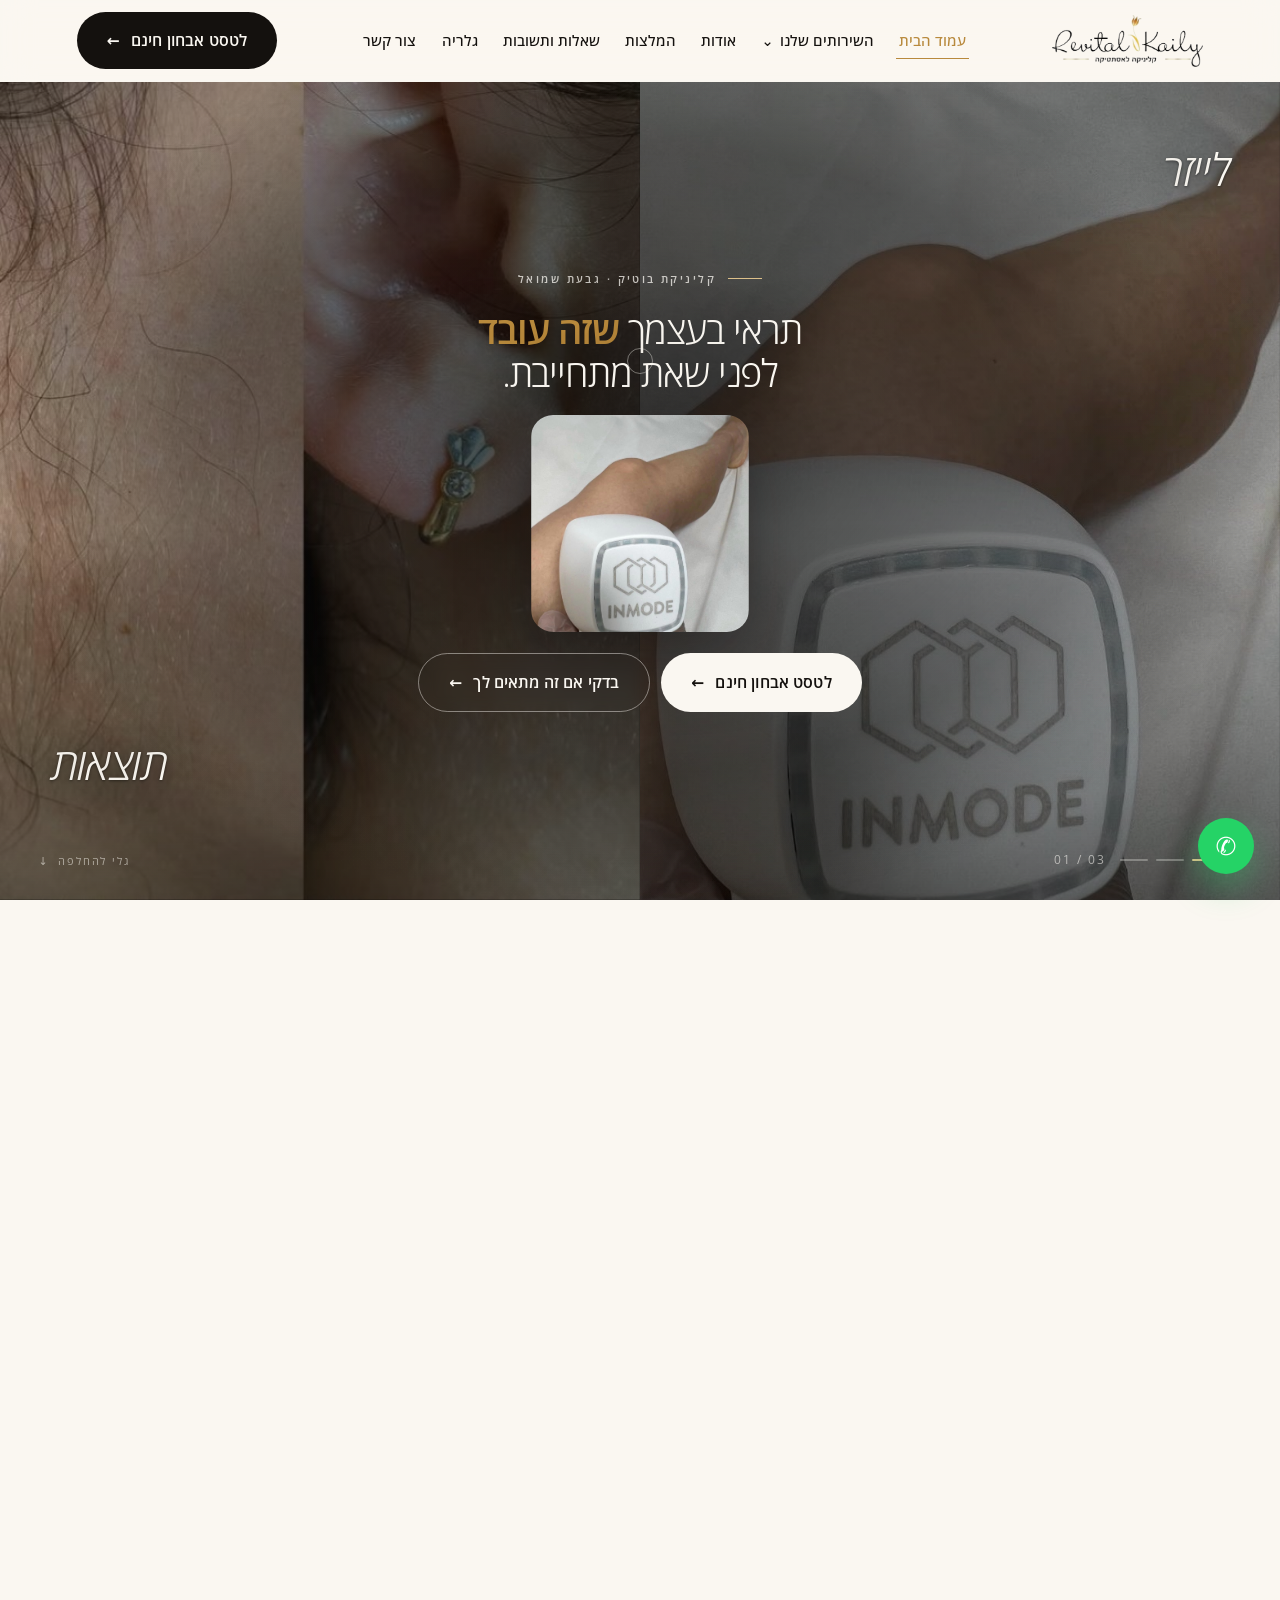
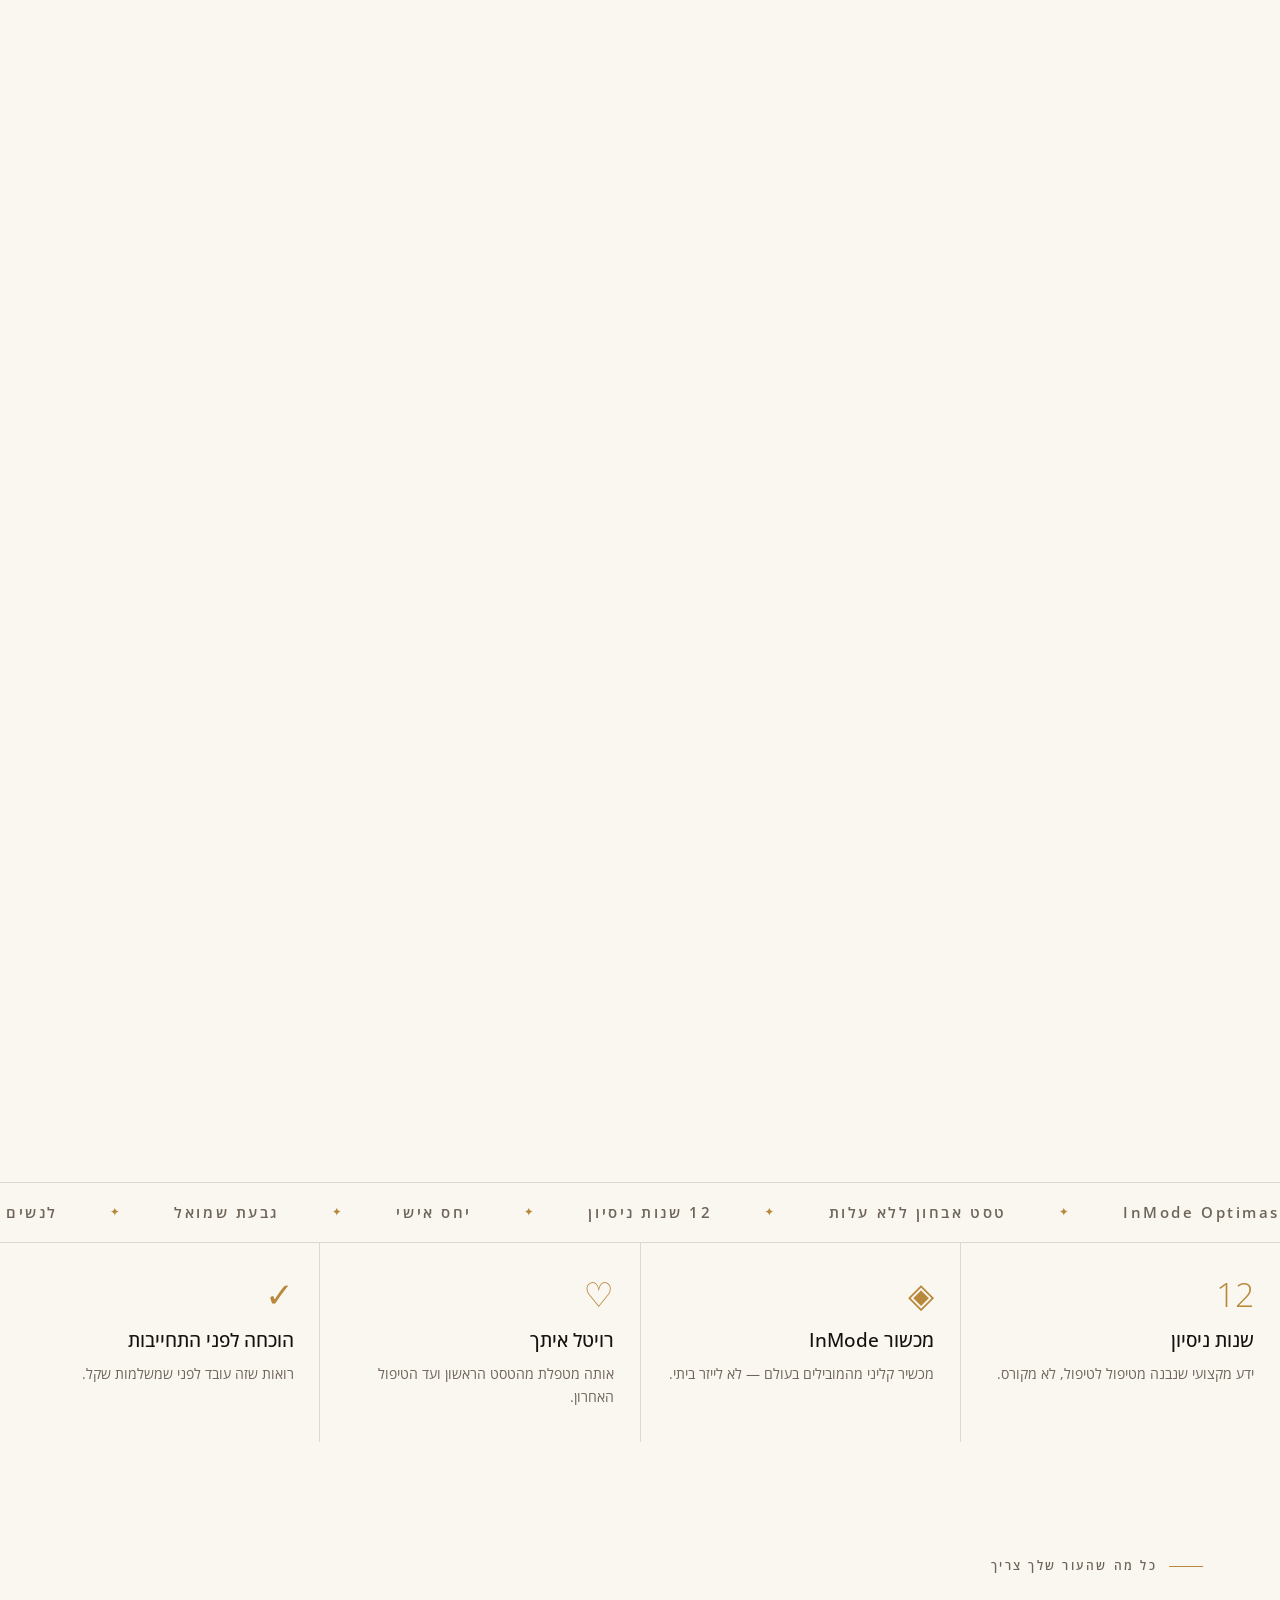
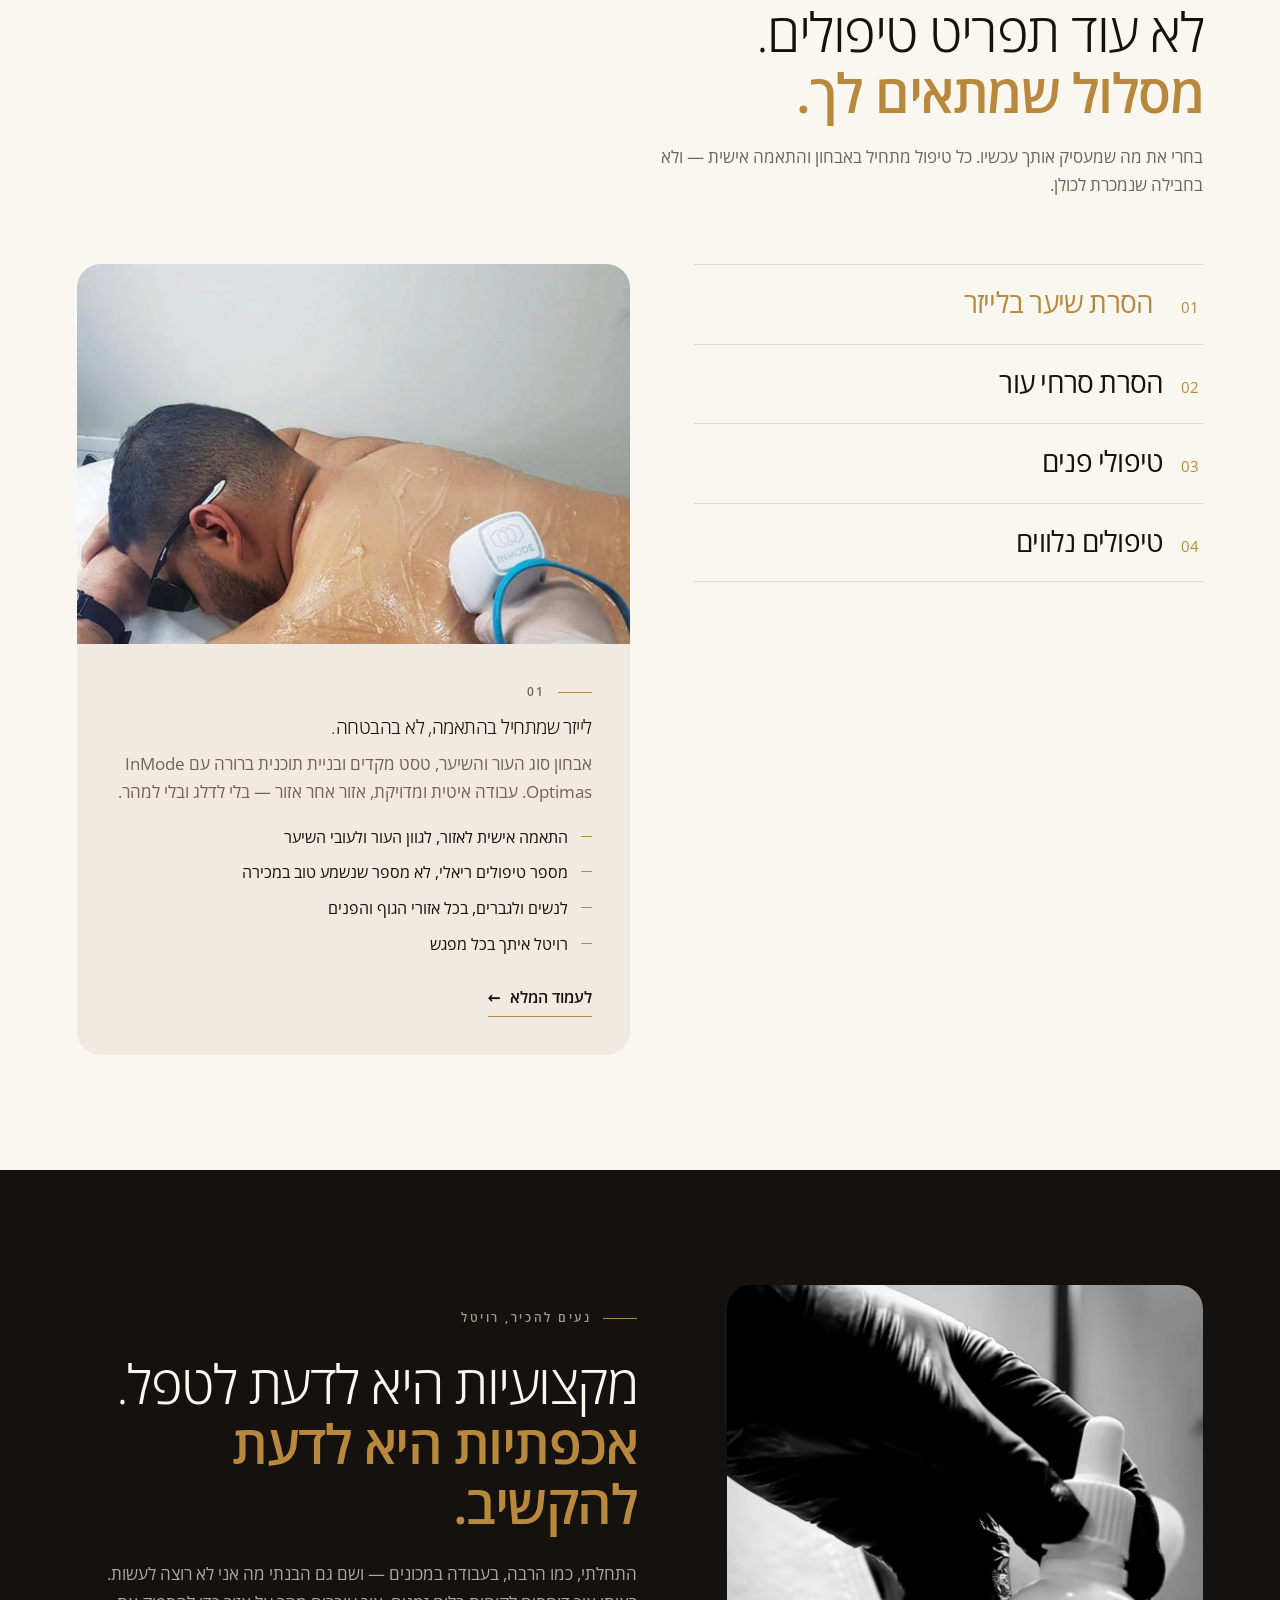
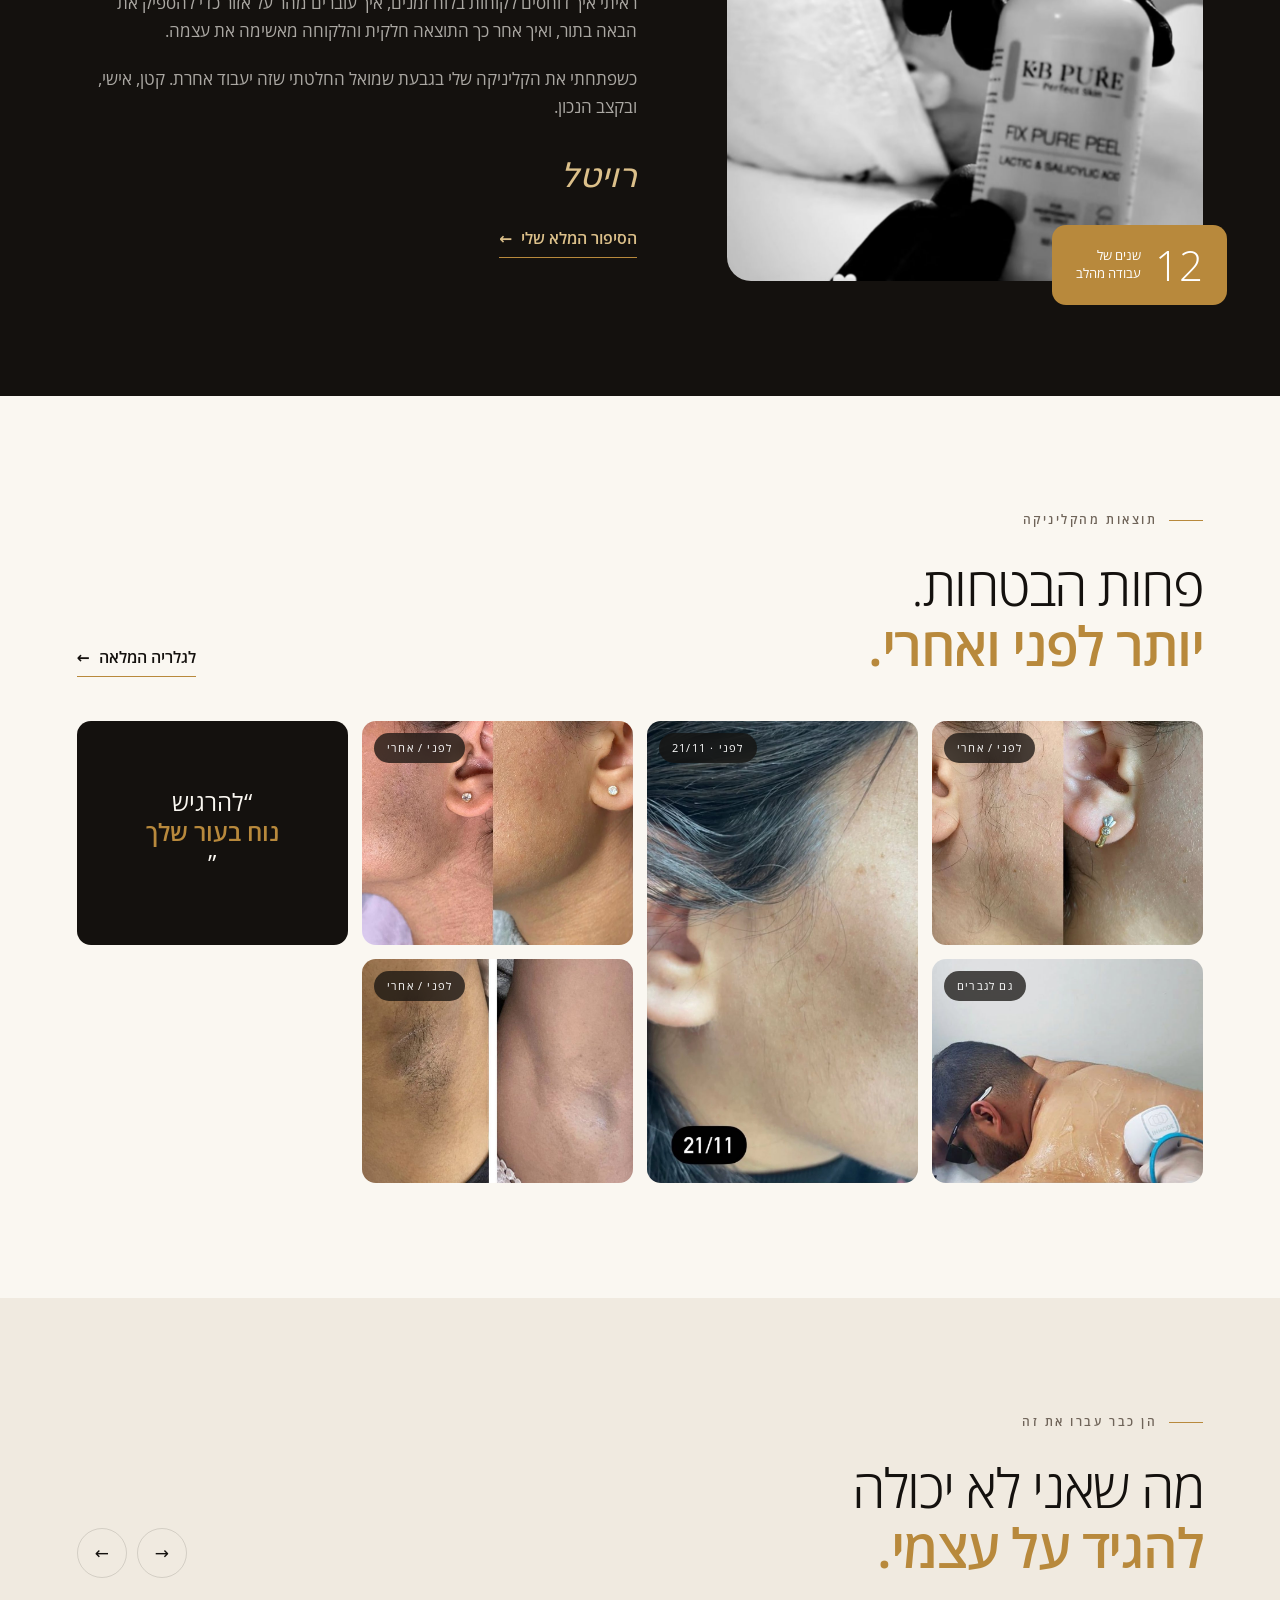
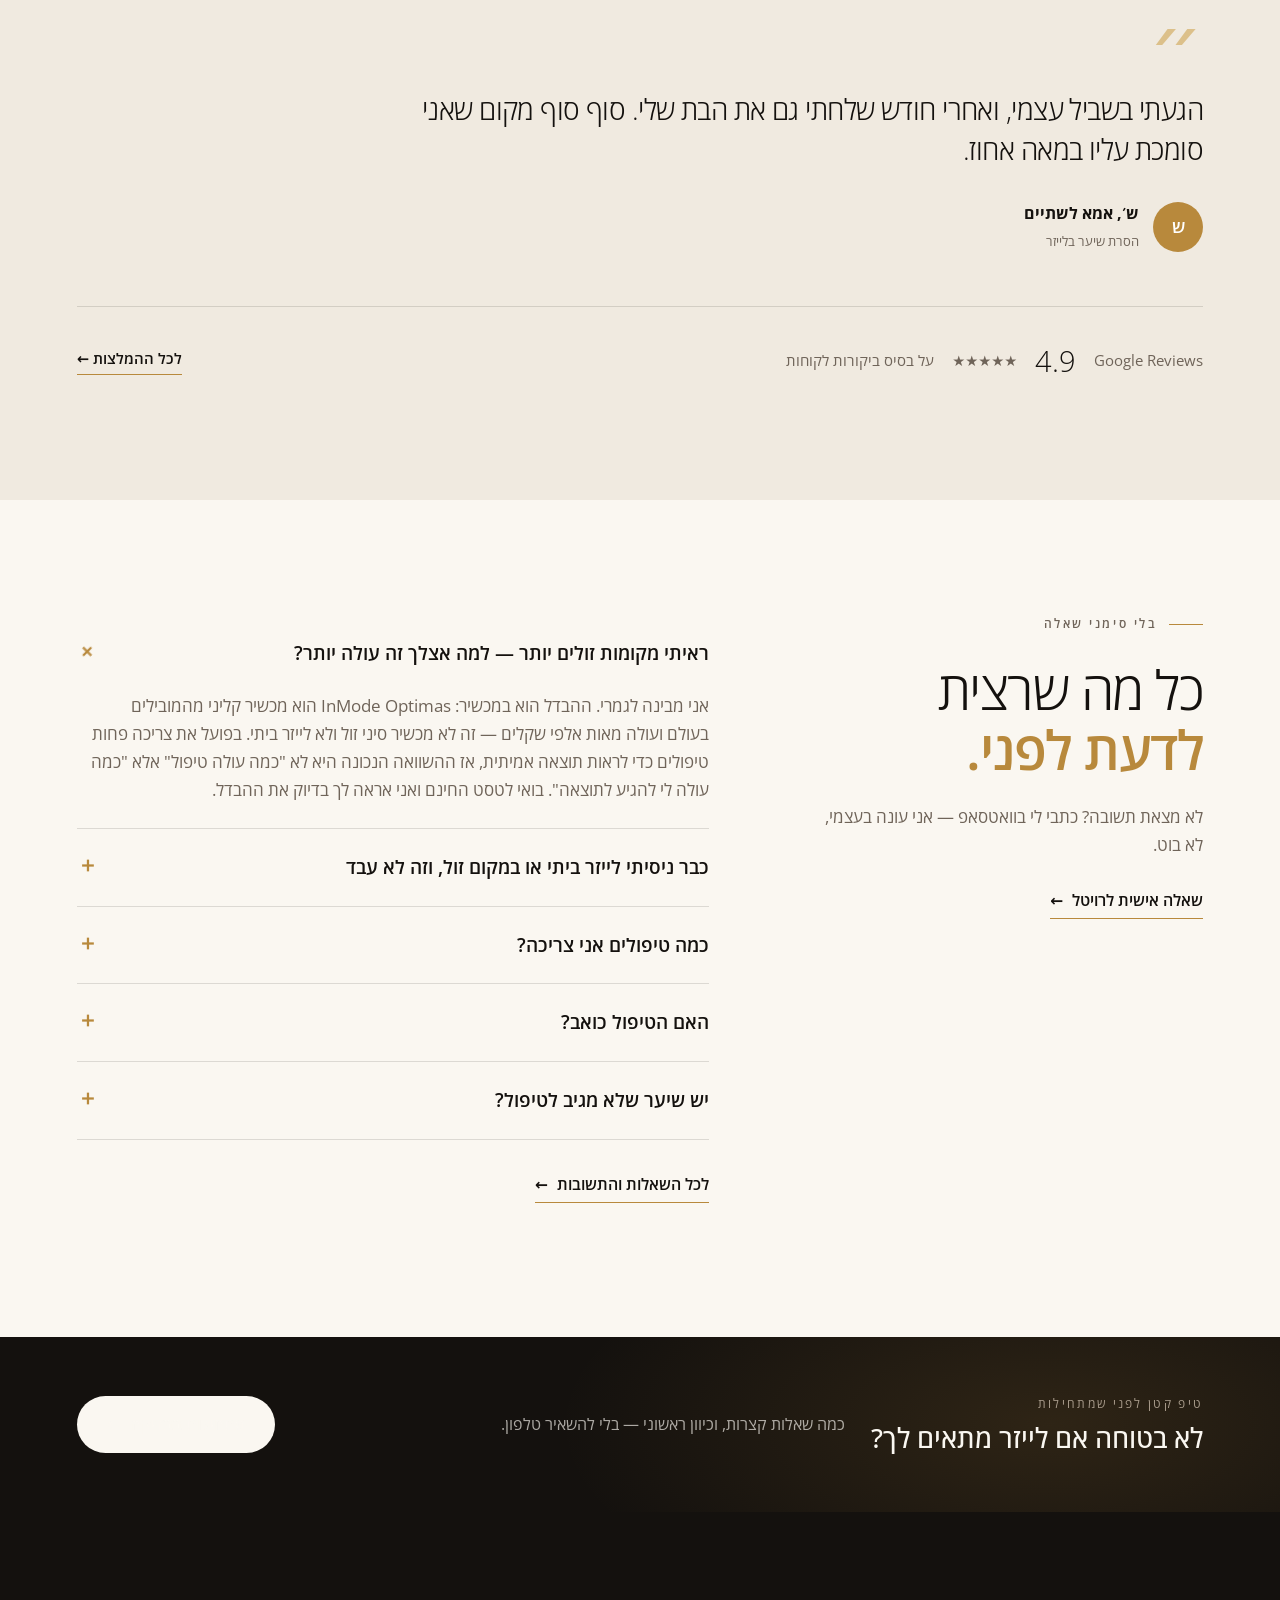
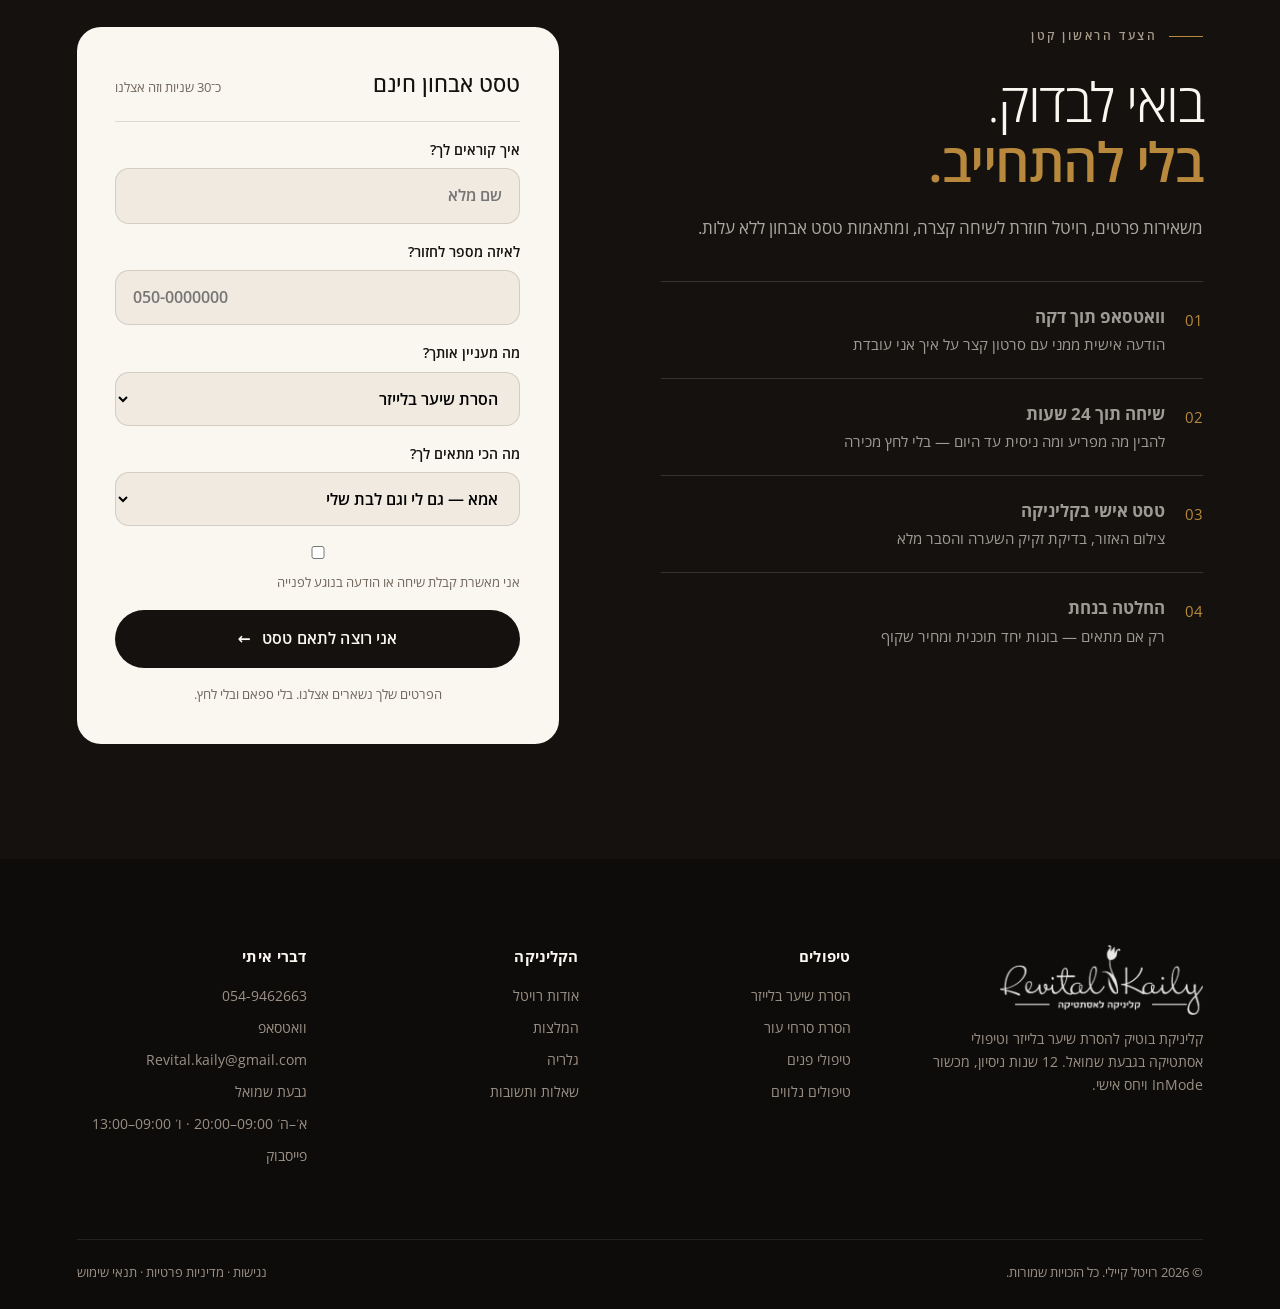
==== commit 31fd4128: "Match the hero to the reference: two halves, floating video, scroll-driven The previous build read t" ====
--- a/index.html
+++ b/index.html
@@ -66,35 +66,37 @@
 
 <main>
 
+<div class="sc-wrap">
 <section class="sc" aria-label="הקליניקה במבט אחד">
-  <div class="sc-col sc-col-a">
-    <div class="sc-slide on"><img src="assets/ba-jaw.jpg" alt="" fetchpriority="high"><p class="sc-word">תוצאות</p></div><div class="sc-slide"><img src="assets/laser-men-back.jpg" alt="" loading="lazy"><p class="sc-word">גם לגברים</p></div><div class="sc-slide"><img src="assets/ba-neck-face.jpg" alt="" loading="lazy"><p class="sc-word">דיוק</p></div>
-  </div>
-  <div class="sc-col sc-col-b">
-    <div class="sc-slide on"><video src="assets/video/clip-1.mp4" muted loop playsinline preload="metadata" poster="assets/hero-inmode-leg.jpg"></video></div><div class="sc-slide"><video src="assets/video/clip-2.mp4" muted loop playsinline preload="metadata" poster="assets/hero-inmode-leg.jpg"></video></div><div class="sc-slide"><img src="assets/inmode-gear.jpg" alt="" loading="lazy"></div>
-    <div class="sc-mid">
-      <p class="eyebrow">קליניקת בוטיק · גבעת שמואל · מאז 2014</p>
-      <h1>תראי בעצמך <em class="serif-it">שזה עובד</em> לפני שאת מתחייבת.</h1>
-      <p>הסרת שיער בלייזר עם InMode Optimas, 12 שנות ניסיון, ויחס אישי מההתחלה ועד הסוף.</p>
-      <div class="sc-cta">
-        <a class="btn btn-light" href="contact.html"><span>לטסט אבחון חינם</span><span class="arw">←</span></a>
-        <button class="btn btn-ghost open-bot"><span>בדקי אם זה מתאים לך</span><span class="arw">←</span></button>
-      </div>
-    </div>
-    <div class="sc-nav">
-      <div class="sc-dots" role="tablist" aria-label="מעבר בין תצוגות">
-        <button aria-current="true" aria-label="תצוגה 1"></button>
-        <button aria-current="false" aria-label="תצוגה 2"></button>
-        <button aria-current="false" aria-label="תצוגה 3"></button>
-      </div>
-      <span class="sc-count">01 / 03</span>
-    </div>
-    <div class="sc-hint" aria-hidden="true">גלי עוד <span>↓</span></div>
-  </div>
-  <div class="sc-col sc-col-c">
-    <div class="sc-slide on"><img src="assets/about-hands.jpg" alt="" fetchpriority="high"><p class="sc-word">יחס אישי</p></div><div class="sc-slide"><img src="assets/service-plasma.jpg" alt="" loading="lazy"><p class="sc-word">חידוש עור</p></div><div class="sc-slide"><img src="assets/service-skintags.jpg" alt="" loading="lazy"><p class="sc-word">דיוק</p></div>
-  </div>
-</section>
+  <div class="sc-half sc-half-r">
+    <div class="sc-slide on"><img src="assets/hero-inmode-leg.jpg" alt="" fetchpriority="high"><p class="sc-word">לייזר</p></div><div class="sc-slide"><img src="assets/laser-men-back.jpg" alt="" loading="lazy"><p class="sc-word">גם לגברים</p></div><div class="sc-slide"><img src="assets/service-skintags.jpg" alt="" loading="lazy"><p class="sc-word">סרחי עור</p></div>
+  </div>
+  <div class="sc-half sc-half-l">
+    <div class="sc-slide on"><img src="assets/ba-jaw.jpg" alt="" fetchpriority="high"><p class="sc-word">תוצאות</p></div><div class="sc-slide"><img src="assets/about-hands.jpg" alt="" loading="lazy"><p class="sc-word">יחס אישי</p></div><div class="sc-slide"><img src="assets/service-plasma.jpg" alt="" loading="lazy"><p class="sc-word">חידוש עור</p></div>
+  </div>
+
+  <div class="sc-mid">
+    <p class="eyebrow">קליניקת בוטיק · גבעת שמואל</p>
+    <h1>תראי בעצמך <em class="serif-it">שזה עובד</em> לפני שאת מתחייבת.</h1>
+    <div class="sc-ring" aria-hidden="true"></div>
+    <div class="sc-card"><div class="sc-vid on"><video src="assets/video/clip-1.mp4" muted loop playsinline preload="metadata" poster="assets/hero-inmode-leg.jpg"></video></div><div class="sc-vid"><video src="assets/video/clip-2.mp4" muted loop playsinline preload="metadata" poster="assets/hero-inmode-leg.jpg"></video></div><div class="sc-vid"><img src="assets/inmode-gear.jpg" alt="" loading="lazy"></div></div>
+    <div class="sc-cta">
+      <a class="btn btn-light" href="contact.html"><span>לטסט אבחון חינם</span><span class="arw">←</span></a>
+      <button class="btn btn-ghost open-bot"><span>בדקי אם זה מתאים לך</span><span class="arw">←</span></button>
+    </div>
+  </div>
+
+  <div class="sc-nav">
+    <div class="sc-dots" role="tablist" aria-label="מעבר בין תצוגות">
+      <button aria-current="true" aria-label="תצוגה 1"></button>
+      <button aria-current="false" aria-label="תצוגה 2"></button>
+      <button aria-current="false" aria-label="תצוגה 3"></button>
+    </div>
+    <span class="sc-count">01 / 03</span>
+  </div>
+  <div class="sc-hint" aria-hidden="true">גלי להחלפה <span>↓</span></div>
+</section>
+</div>
 
 <div class="marq" aria-hidden="true"><div class="marq-t">
   <span>InMode Optimas</span><span>טסט אבחון ללא עלות</span><span>12 שנות ניסיון</span><span>יחס אישי</span>
--- a/assets/site.css
+++ b/assets/site.css
@@ -411,74 +411,84 @@
 }
 
 /* ==========================================================================
-   הירו — מצגת שלוש עמודות
-   כל עמודה נחשפת ממגב בכיוון אחר: הימנית מהצד, המרכזית מהמרכז החוצה.
+   הירו — מצגת מוצמדת לגלילה
+   שני חצאי מסך שנחשפים ממגב מהקצה החיצוני, וכרטיס וידאו שנפתח מהמרכז
+   בדיוק על התפר ביניהם. שלושה מסכי גלילה = שלוש החלפות.
    ========================================================================== */
-.sc{position:relative;height:calc(100svh - 82px);min-height:600px;max-height:900px;
-  display:grid;grid-template-columns:1fr 1.2fr 1fr;background:var(--ink);overflow:hidden}
-.sc-col{position:relative;overflow:hidden}
-.sc-slide{position:absolute;inset:0;will-change:clip-path}
-.sc-slide img,.sc-slide video{width:100%;height:100%;object-fit:cover;display:block;
-  transition:transform 1.4s var(--ease);will-change:transform}
-
-/* כיווני המגב */
-.sc-col-a .sc-slide{clip-path:inset(0 0 0 100%);transition:clip-path 1.05s var(--ease)}
-.sc-col-b .sc-slide{clip-path:inset(50%);transition:clip-path 1.05s var(--ease)}
-.sc-col-c .sc-slide{clip-path:inset(0 100% 0 0);transition:clip-path 1.05s var(--ease)}
+.sc-wrap{position:relative;height:300svh}
+.sc{position:sticky;top:82px;height:calc(100svh - 82px);min-height:560px;
+  display:grid;grid-template-columns:1fr 1fr;background:var(--ink);overflow:hidden}
+.sc-half{position:relative;overflow:hidden}
+.sc-slide{position:absolute;inset:0;overflow:hidden}
+.sc-slide>img{width:100%;height:100%;object-fit:cover;display:block;
+  transition:transform 1.25s var(--ease);will-change:transform}
+
+/* המגב: כל חצי נפתח מהקצה החיצוני שלו פנימה */
+.sc-half-r .sc-slide{clip-path:inset(0 0 0 100%);transition:clip-path 1s var(--ease)}
+.sc-half-l .sc-slide{clip-path:inset(0 100% 0 0);transition:clip-path 1s var(--ease)}
 .sc-slide.on{clip-path:inset(0)}
-.sc-col-a .sc-slide:not(.on) img{transform:translateX(8%)}
-.sc-col-c .sc-slide:not(.on) img{transform:translateX(-8%)}
-
-/* מילת הכותרת על עמודות הצד */
-.sc-word{position:absolute;inset-inline:0;bottom:clamp(26px,4vw,52px);text-align:center;
-  color:var(--ivory);font-size:clamp(22px,2.6vw,40px);font-weight:300;letter-spacing:-.02em;
-  text-shadow:0 1px 3px rgba(10,9,8,.6),0 2px 34px rgba(10,9,8,.75);pointer-events:none}
+.sc-half-r .sc-slide:not(.on)>img{transform:translateX(-22%)}
+.sc-half-l .sc-slide:not(.on)>img{transform:translateX(22%)}
+.sc-slide::after{content:"";position:absolute;inset:0;pointer-events:none;
+  background:linear-gradient(to top,rgba(10,9,8,.62),rgba(10,9,8,.12) 46%,rgba(10,9,8,.42))}
+
+/* המילה על כל חצי — למעלה באחד, למטה בשני */
+.sc-word{position:absolute;inset-inline:clamp(20px,4vw,64px);z-index:3;
+  color:var(--ivory);font-size:clamp(26px,3.4vw,58px);font-weight:300;letter-spacing:-.02em;
+  text-shadow:0 1px 3px rgba(10,9,8,.5),0 2px 40px rgba(10,9,8,.7);pointer-events:none;line-height:1.1}
+.sc-half-r .sc-word{top:clamp(26px,5vw,74px);text-align:right}
+.sc-half-l .sc-word{bottom:clamp(26px,5vw,74px);text-align:left}
 .sc-word .ch{display:inline-block;transform:translateY(115%);opacity:0;
-  transition:transform .8s var(--ease),opacity .5s linear}
+  transition:transform .85s var(--ease),opacity .45s linear}
 .sc-slide.on .sc-word .ch{transform:none;opacity:1}
-.sc-word .sp{display:inline-block;width:.32em}
-
-/* שכבת החושך שמאפשרת לקרוא את הטקסט */
-.sc-slide::after{content:"";position:absolute;inset:0;pointer-events:none;
-  background:linear-gradient(to top,rgba(10,9,8,.62),rgba(10,9,8,.05) 52%)}
-.sc-col-b .sc-slide::after{background:linear-gradient(to top,rgba(10,9,8,.86),rgba(10,9,8,.55) 45%,rgba(10,9,8,.72))}
-
-/* המסר המרכזי */
-.sc-mid{position:absolute;inset:0;z-index:5;display:grid;align-content:center;justify-items:center;
-  text-align:center;gap:20px;padding:clamp(24px,4vw,56px);pointer-events:none}
+.sc-word .sp{display:inline-block;width:.3em}
+
+/* המרכז — יושב על התפר */
+.sc-mid{position:absolute;inset:0;z-index:6;display:grid;align-content:center;justify-items:center;
+  gap:clamp(14px,1.6vw,22px);text-align:center;padding:clamp(20px,3vw,44px);pointer-events:none}
+/* צעיף כהה במרכז — מבטיח שהטקסט קריא מעל כל תמונה, בהירה או כהה */
+.sc-mid::before{content:"";position:absolute;inset:0;z-index:-1;pointer-events:none;
+  background:radial-gradient(62% 66% at 50% 46%,rgba(10,9,8,.76),rgba(10,9,8,.42) 58%,rgba(10,9,8,0) 84%)}
 .sc-mid>*{pointer-events:auto}
-.sc-mid .eyebrow{justify-content:center;color:rgba(250,247,241,.72);margin:0;white-space:nowrap;font-size:11px}
+.sc-mid .eyebrow{justify-content:center;color:rgba(250,247,241,.75);margin:0;font-size:11px}
 .sc-mid .eyebrow::before{background:var(--gold-lt)}
-.sc-mid h1{color:var(--ivory);font-size:clamp(29px,3.5vw,58px);line-height:1.1;max-width:15ch;
-  text-shadow:0 2px 34px rgba(10,9,8,.55)}
-.sc-mid p{color:rgba(250,247,241,.8);max-width:38ch;font-size:clamp(15px,1.15vw,17.5px);margin:0}
-.sc-cta{display:flex;flex-wrap:wrap;gap:12px;justify-content:center;margin-top:6px}
-.sc-mid .btn-ghost{--fg:var(--ivory);border-color:rgba(250,247,241,.4);backdrop-filter:blur(6px)}
+.sc-mid h1{color:var(--ivory);font-size:clamp(26px,3vw,48px);line-height:1.12;max-width:16ch;
+  text-shadow:0 2px 40px rgba(10,9,8,.7)}
+.sc-card{position:relative;width:clamp(190px,17vw,272px);aspect-ratio:1;border-radius:22px;overflow:hidden;
+  box-shadow:0 26px 70px rgba(10,9,8,.45);background:var(--ink)}
+.sc-card .sc-vid{position:absolute;inset:0;clip-path:inset(50%);transition:clip-path 1s var(--ease)}
+.sc-card .sc-vid.on{clip-path:inset(0)}
+.sc-card video,.sc-card img{width:100%;height:100%;object-fit:cover;display:block}
+.sc-ring{position:absolute;top:calc(50% - clamp(190px,17vw,272px)/2 - 34px);inset-inline:0;margin:auto;
+  width:26px;height:26px;border:1px solid rgba(250,247,241,.4);border-radius:50%;pointer-events:none}
+.sc-cta{display:flex;flex-wrap:wrap;gap:11px;justify-content:center}
+.sc-mid .btn-ghost{--fg:var(--ivory);border-color:rgba(250,247,241,.45);backdrop-filter:blur(8px)}
 
 /* שליטה */
-.sc-nav{position:absolute;z-index:6;bottom:clamp(20px,3vw,34px);inset-inline-start:clamp(20px,3vw,40px);
+.sc-nav{position:absolute;z-index:7;bottom:clamp(18px,2.4vw,30px);inset-inline-start:clamp(20px,3vw,44px);
   display:flex;align-items:center;gap:14px}
-.sc-dots{display:flex;gap:9px}
-.sc-dots button{width:30px;height:2px;background:rgba(250,247,241,.32);border-radius:2px;transition:.4s var(--ease)}
-.sc-dots button[aria-current="true"]{background:var(--gold-lt);width:52px}
-.sc-count{color:rgba(250,247,241,.6);font-size:12.5px;letter-spacing:.16em;font-variant-numeric:tabular-nums;direction:ltr}
-.sc-hint{position:absolute;z-index:6;bottom:clamp(20px,3vw,34px);inset-inline-end:clamp(20px,3vw,40px);
-  color:rgba(250,247,241,.55);font-size:11.5px;letter-spacing:.18em;display:flex;align-items:center;gap:9px}
+.sc-dots{display:flex;gap:8px}
+.sc-dots button{width:28px;height:2px;background:rgba(250,247,241,.3);border-radius:2px;transition:.45s var(--ease)}
+.sc-dots button[aria-current="true"]{background:var(--gold-lt);width:50px}
+.sc-count{color:rgba(250,247,241,.6);font-size:12px;letter-spacing:.16em;font-variant-numeric:tabular-nums;direction:ltr}
+.sc-hint{position:absolute;z-index:7;bottom:clamp(18px,2.4vw,30px);inset-inline-end:clamp(20px,3vw,44px);
+  color:rgba(250,247,241,.55);font-size:11px;letter-spacing:.18em;display:flex;align-items:center;gap:8px}
 .sc-hint span{animation:float 2.4s ease-in-out infinite}
 
-@media(max-width:1100px){
-  .sc{grid-template-columns:1fr 1.3fr}
-  .sc-col-c{display:none}
-}
 @media(max-width:760px){
-  .sc{grid-template-columns:1fr;height:auto;max-height:none;min-height:0}
-  .sc-col-a{display:none}
-  .sc-col-b{aspect-ratio:auto;min-height:78svh}
-  .sc-mid{padding:26px 22px 82px;gap:16px}
-  .sc-mid .eyebrow{white-space:normal;text-align:center;flex-wrap:wrap;row-gap:6px}
-  .sc-mid h1,.sc-mid p{max-width:100%}
-  .sc-cta{flex-direction:column;align-items:stretch;width:100%;max-width:320px}
+  .sc-wrap{height:auto}
+  .sc{position:relative;top:0;grid-template-columns:1fr;height:auto;min-height:0}
+  .sc-half-l{display:none}
+  .sc-half-r{min-height:86svh}
+  .sc-half-r .sc-word{top:auto;bottom:clamp(84px,14vw,120px);text-align:center;font-size:clamp(24px,7vw,34px)}
+  .sc-mid{padding:24px 22px 150px;gap:15px}
+  .sc-mid .eyebrow{flex-wrap:wrap;row-gap:6px;text-align:center}
+  .sc-mid h1{max-width:100%;font-size:clamp(25px,7vw,34px)}
+  .sc-card{width:clamp(140px,42vw,190px)}
+  .sc-ring{display:none}
+  .sc-cta{flex-direction:column;align-items:stretch;width:100%;max-width:300px}
   .sc-cta .btn{justify-content:center;width:100%}
-  .sc-nav{inset-inline-start:22px;inset-inline-end:auto}
+  .sc-nav{inset-inline-start:22px;inset-inline-end:auto;bottom:18px}
   .sc-hint{display:none}
 }
+@media(prefers-reduced-motion:reduce){.sc-wrap{height:auto}.sc{position:relative}}
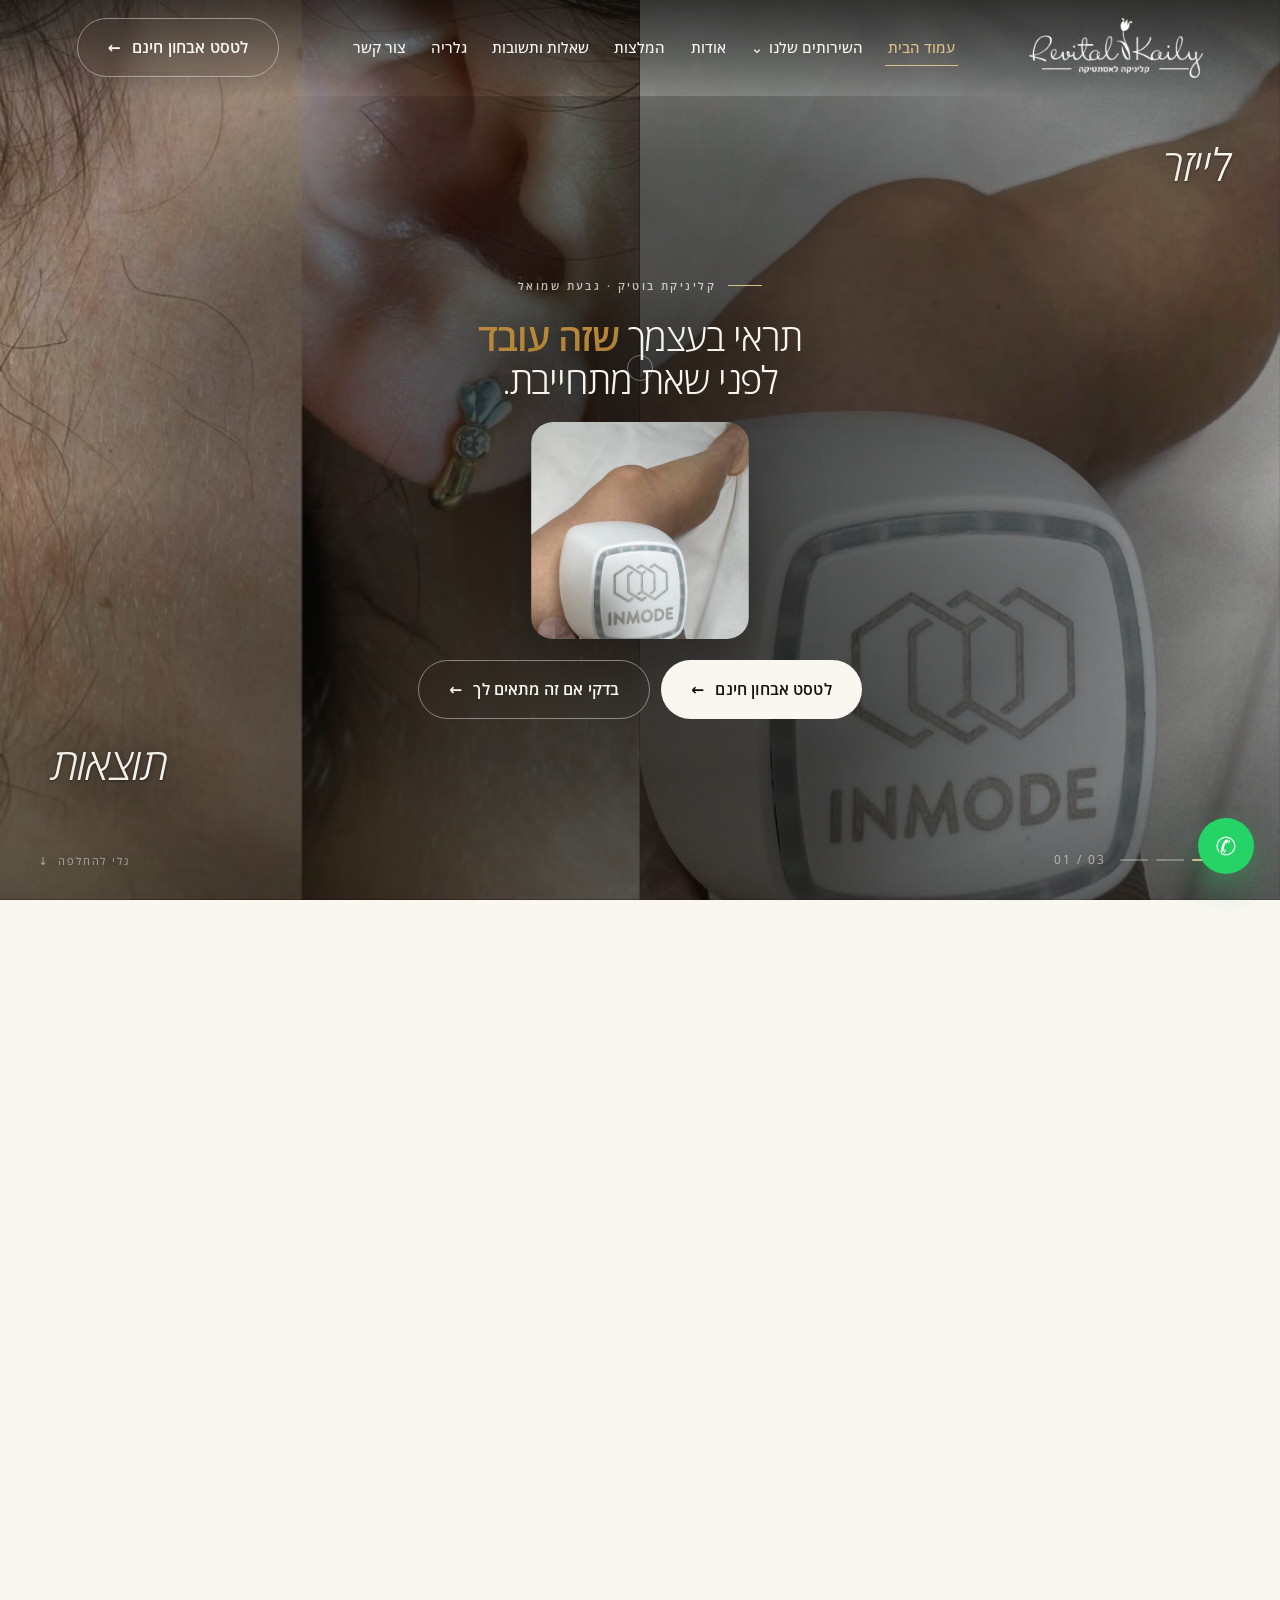
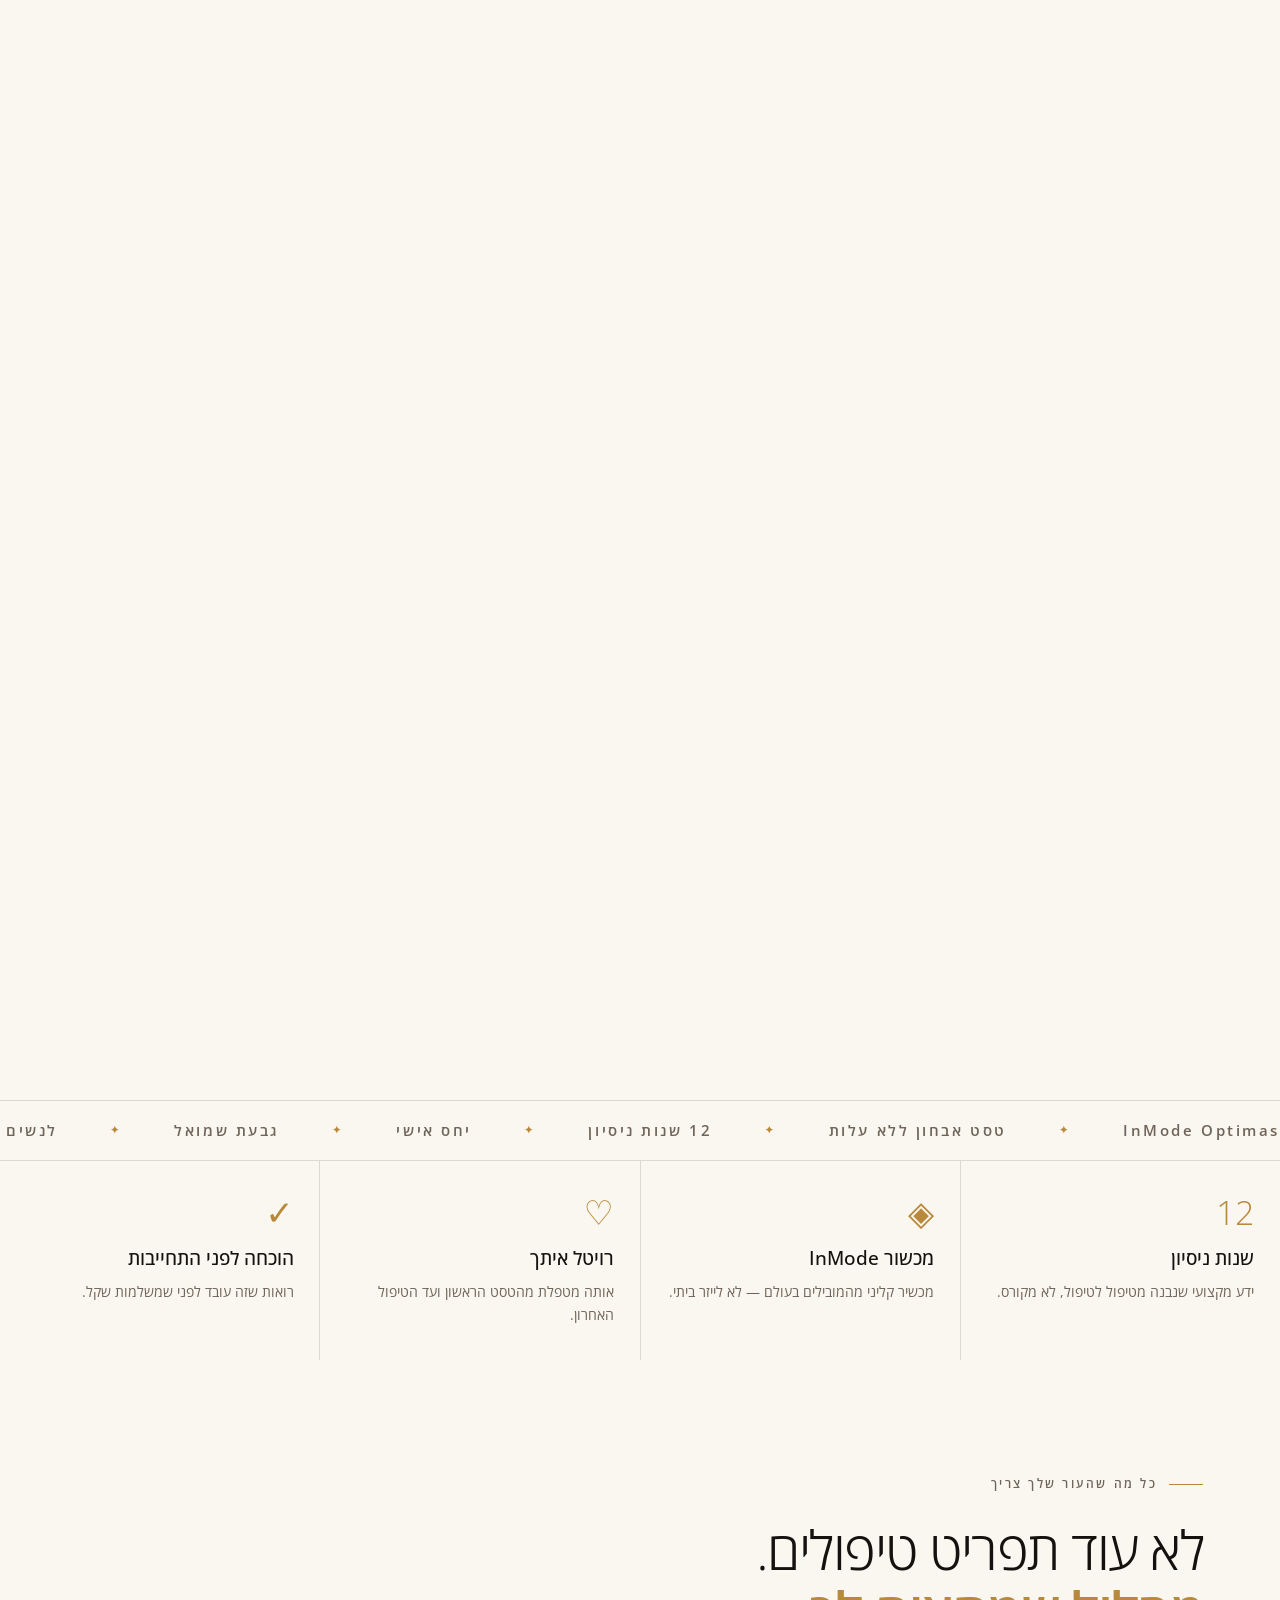
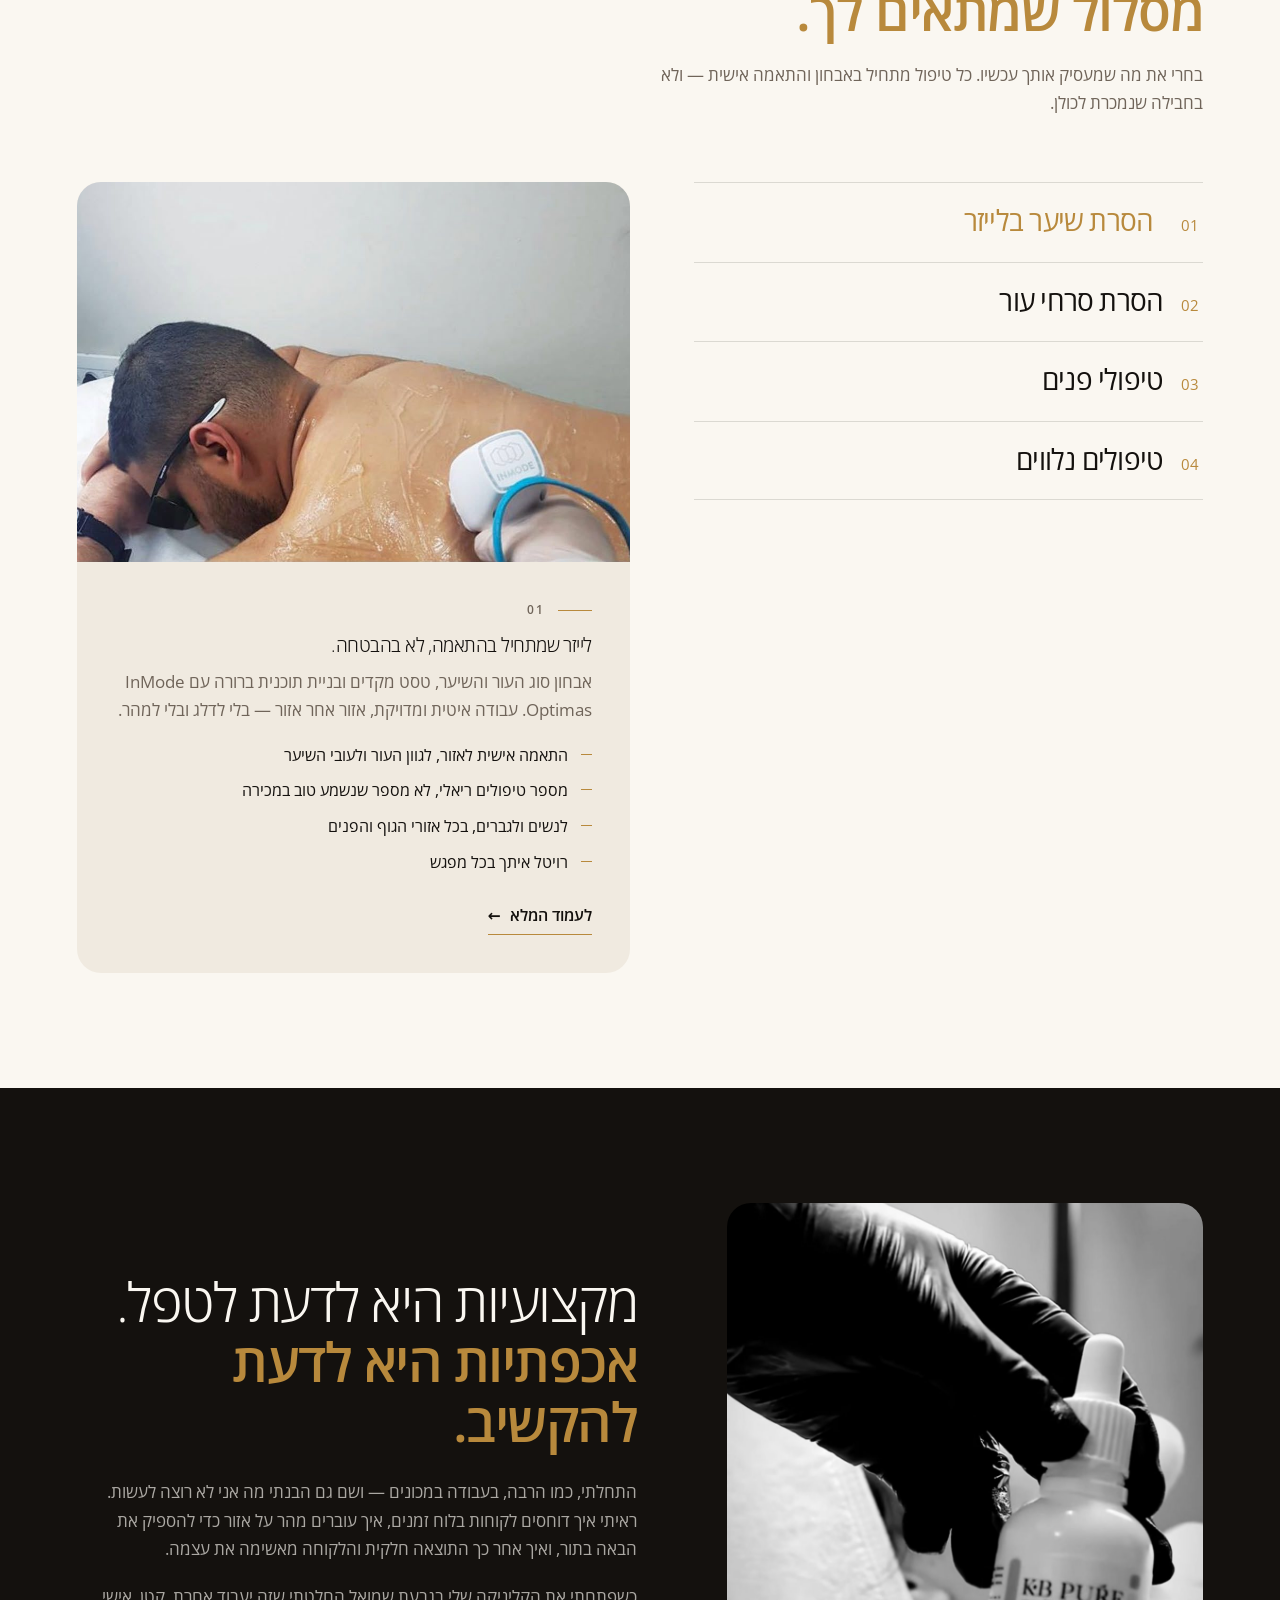
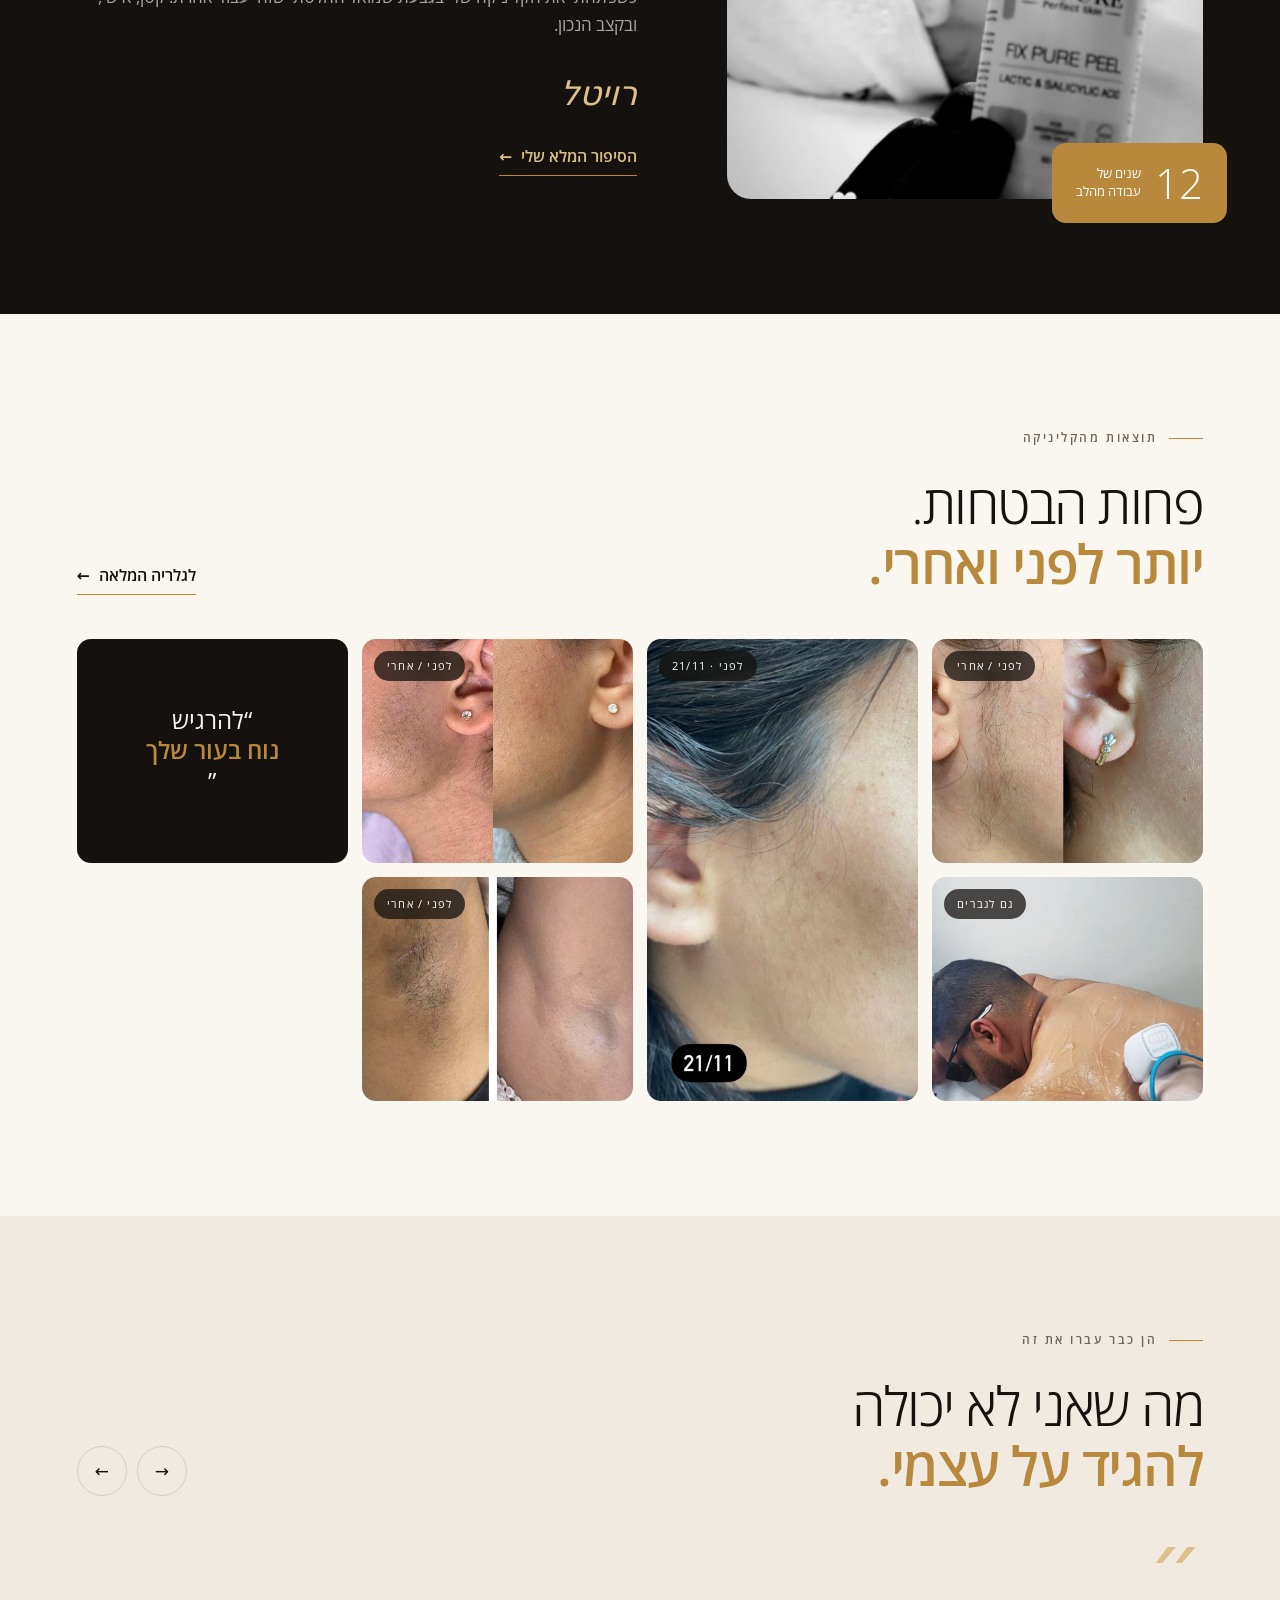
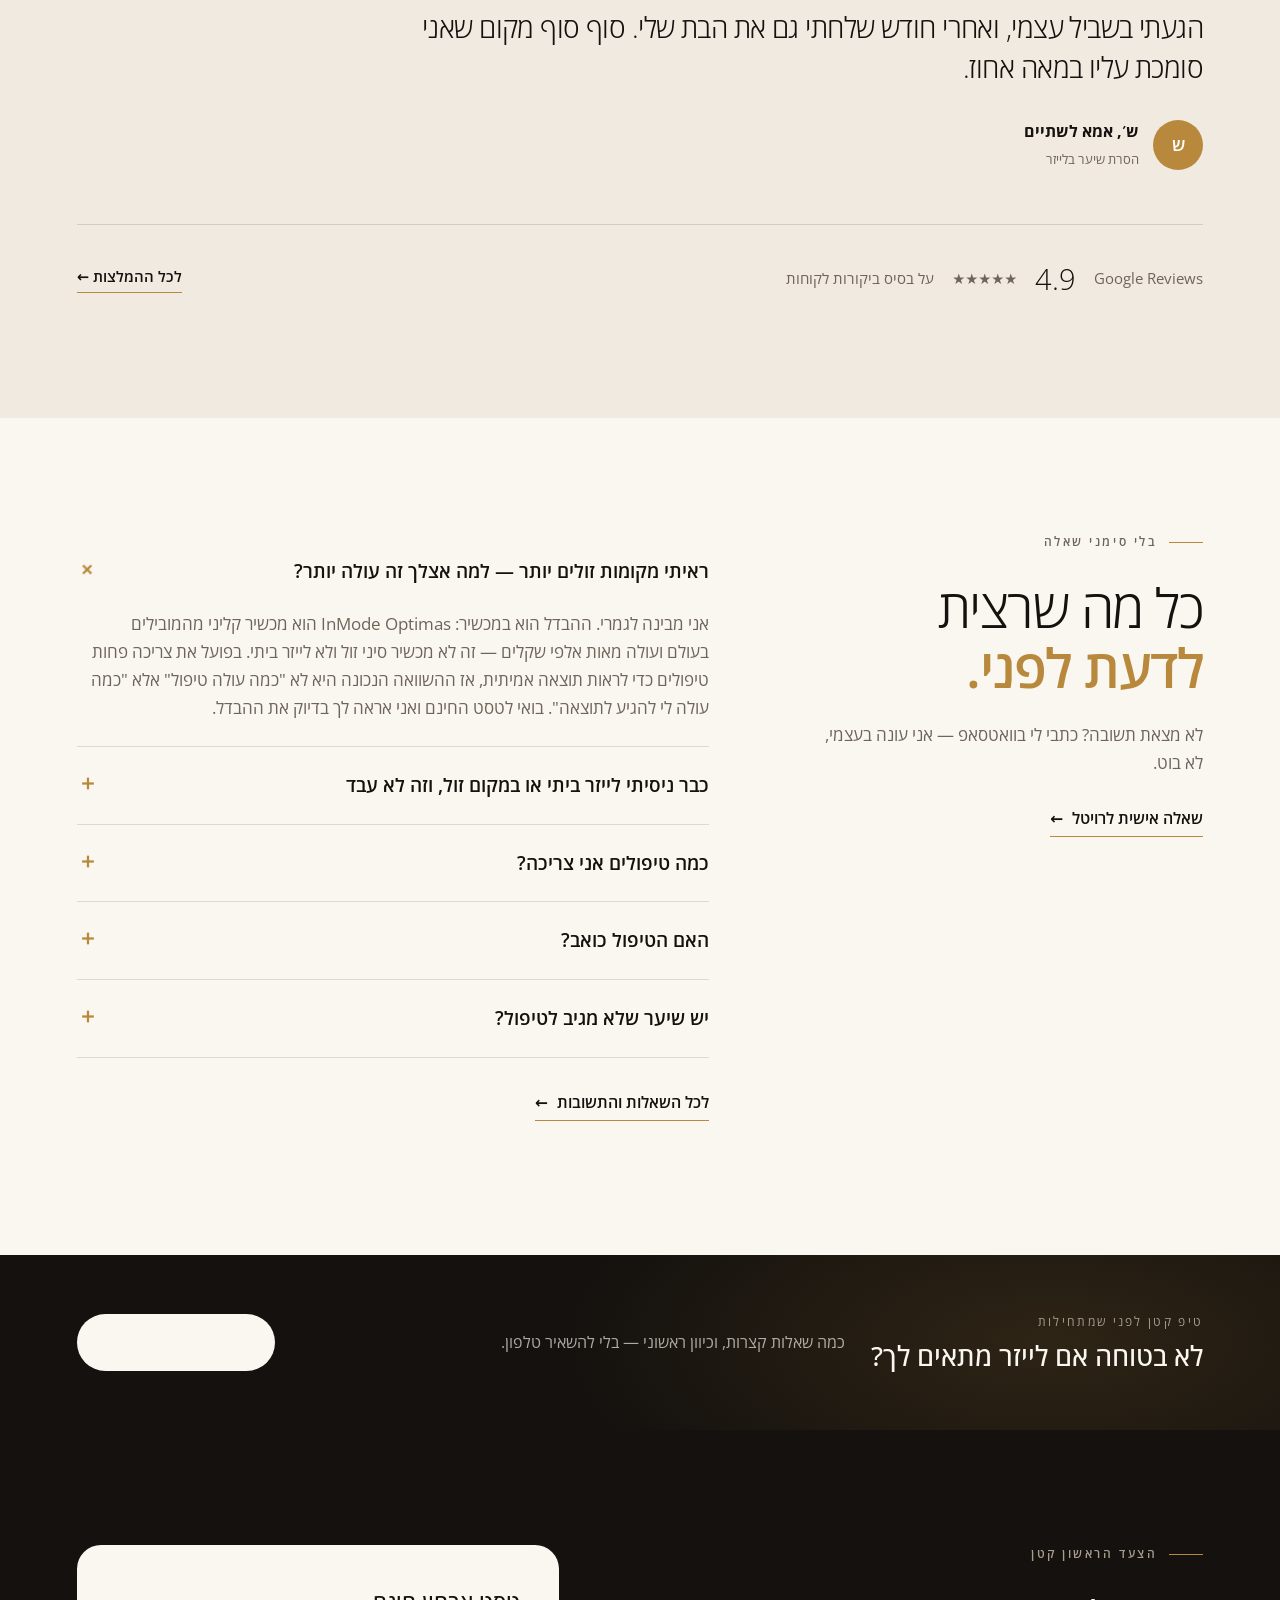
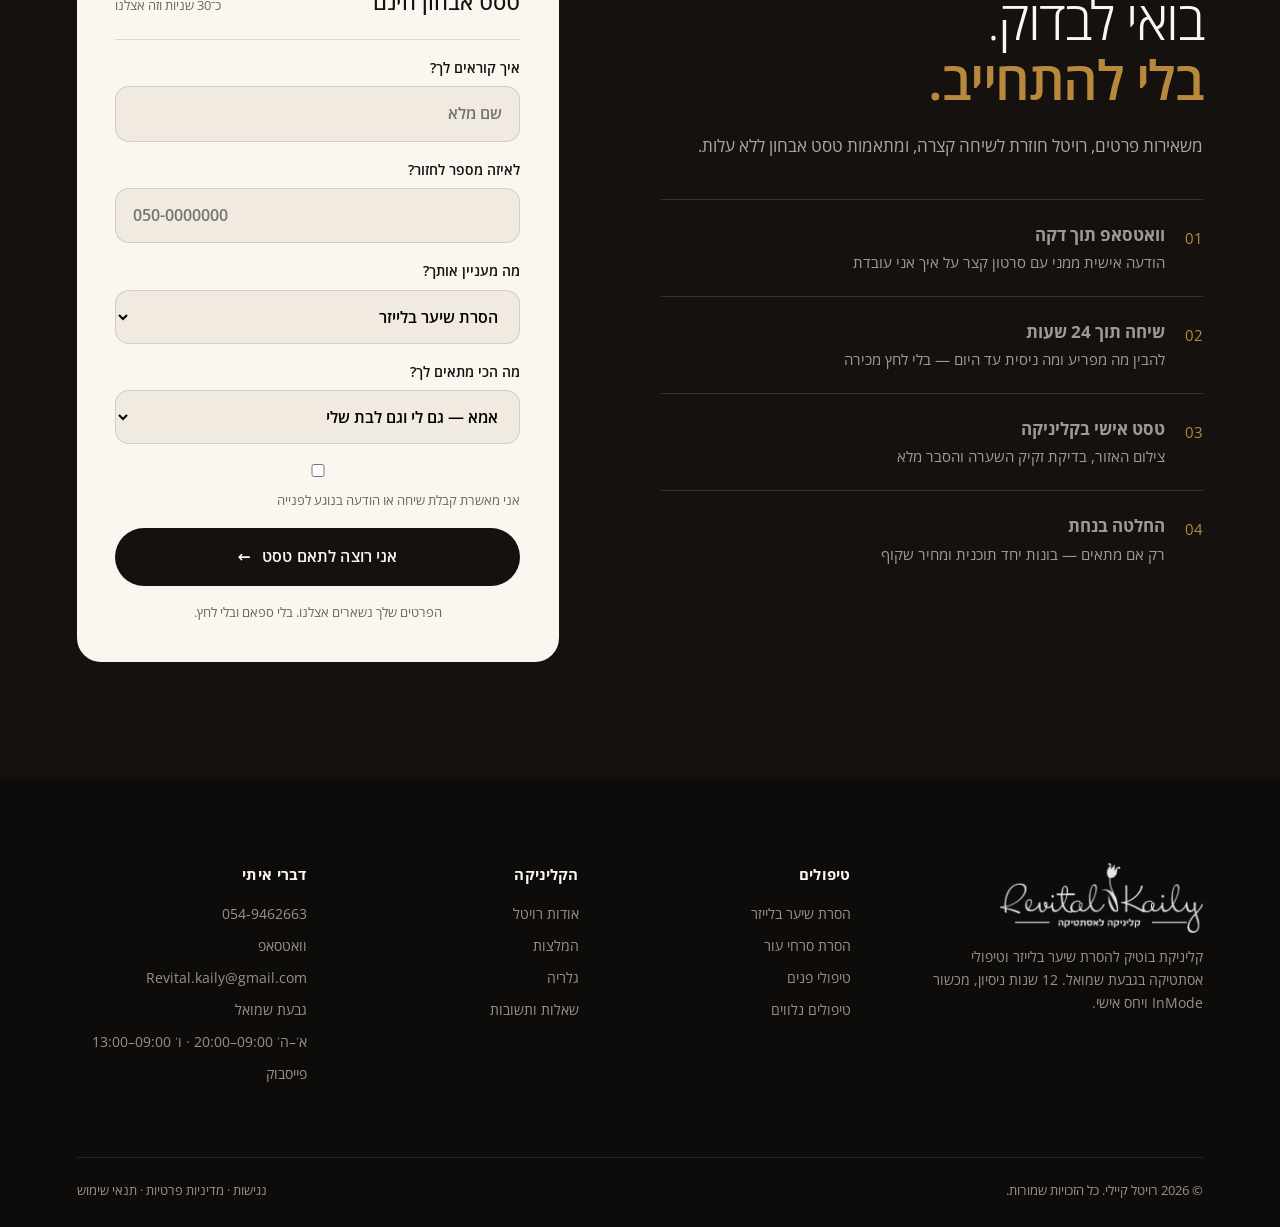
==== commit 623fef18: "Float the header over the hero The header now sits fixed above the page rather than in flow, so the " ====
--- a/index.html
+++ b/index.html
@@ -32,7 +32,7 @@
    {"@type":"Offer","itemOffered":{"@type":"Service","name":"טיפולי פלזמה וחידוש עור"}}]}
 </script>
 </head>
-<body>
+<body class="has-hero">
 <div class="beam" aria-hidden="true"><i></i></div>
 
 <header class="hdr">
--- a/assets/site.css
+++ b/assets/site.css
@@ -95,7 +95,7 @@
 
 /* ---------- כותרת עליונה ---------- */
 .hdr{
-  position:sticky;top:0;z-index:60;height:82px;
+  position:fixed;inset-inline:0;top:0;z-index:60;height:82px;
   display:grid;grid-template-columns:auto 1fr auto;align-items:center;gap:26px;
   padding-inline:var(--pad);
   background:rgba(250,247,241,.82);backdrop-filter:blur(16px) saturate(1.3);
@@ -124,10 +124,29 @@
 .burger span{width:18px;height:1.6px;background:var(--ink);transition:.35s var(--ease)}
 .burger[aria-expanded="true"] span:first-child{transform:translateY(3.3px) rotate(45deg)}
 .burger[aria-expanded="true"] span:last-child{transform:translateY(-3.3px) rotate(-45deg)}
-.mnav{position:fixed;inset:66px 0 0;background:var(--ivory);z-index:59;padding:26px var(--pad) 60px;overflow-y:auto;display:none}
+.mnav{position:fixed;inset:82px 0 0;background:var(--ivory);z-index:59;padding:26px var(--pad) 60px;overflow-y:auto;display:none}
 .mnav.open{display:block}
 .mnav a{display:block;padding:16px 2px;border-bottom:1px solid var(--line);font-family:var(--display);font-size:23px}
 .mnav a.sub{font-family:var(--body);font-size:16px;padding-right:20px;color:var(--muted)}
+
+body.no-hero{padding-top:82px}
+
+/* ---------- כותרת שקופה מעל ההירו ---------- */
+.hdr.over{background:transparent;backdrop-filter:none;border-bottom-color:transparent;height:96px}
+/* הצללה עדינה מתחת לכותרת השקופה — כדי שהניווט ייקרא גם מעל תמונה בהירה */
+.hdr.over::before{content:"";position:absolute;inset:0;z-index:-1;pointer-events:none;
+  background:linear-gradient(to bottom,rgba(10,9,8,.6),rgba(10,9,8,.22) 62%,rgba(10,9,8,0))}
+.hdr.over .logo img{filter:brightness(0) invert(1);height:60px}
+.hdr.over .nav>a,.hdr.over .drop>button{color:var(--ivory)}
+.hdr.over .nav>a[aria-current]{color:var(--gold-lt)}
+.hdr.over .nav>a::after{background:var(--gold-lt)}
+.hdr.over .header-cta,.hdr.over>.btn{background:transparent;color:var(--ivory);
+  border:1px solid rgba(250,247,241,.45);backdrop-filter:blur(8px)}
+.hdr.over .burger{border-color:rgba(250,247,241,.45)}
+.hdr.over .burger span{background:var(--ivory)}
+.hdr.over .drop-m{background:rgba(20,17,14,.92);border-color:rgba(250,247,241,.16)}
+.hdr.over .drop-m a{color:var(--ivory)}
+.hdr.over .drop-m a:hover{background:rgba(250,247,241,.08);color:var(--gold-lt)}
 
 /* ---------- קו הלייזר: נמתח לאורך הדף עם הגלילה ---------- */
 .beam{position:fixed;top:0;right:calc(var(--pad) / 2.2);width:1px;height:100vh;z-index:40;pointer-events:none;opacity:.9}
@@ -390,6 +409,10 @@
 @media(max-width:760px){
   body{padding-bottom:54px;font-size:16.5px}
   .hdr{height:66px}
+  body.no-hero{padding-top:66px}
+  .hdr.over{height:66px}
+  .hdr.over .logo img{height:42px}
+  .sc-mid{inset:66px 0 0}
   .hero-grid,.about,.faq,.two{grid-template-columns:1fr;gap:44px}
   .tag-card{inset-inline:auto 14px;bottom:-20px;max-width:180px}
   .ring{display:none}
@@ -416,7 +439,7 @@
    בדיוק על התפר ביניהם. שלושה מסכי גלילה = שלוש החלפות.
    ========================================================================== */
 .sc-wrap{position:relative;height:300svh}
-.sc{position:sticky;top:82px;height:calc(100svh - 82px);min-height:560px;
+.sc{position:sticky;top:0;height:100svh;min-height:600px;
   display:grid;grid-template-columns:1fr 1fr;background:var(--ink);overflow:hidden}
 .sc-half{position:relative;overflow:hidden}
 .sc-slide{position:absolute;inset:0;overflow:hidden}
@@ -436,7 +459,7 @@
 .sc-word{position:absolute;inset-inline:clamp(20px,4vw,64px);z-index:3;
   color:var(--ivory);font-size:clamp(26px,3.4vw,58px);font-weight:300;letter-spacing:-.02em;
   text-shadow:0 1px 3px rgba(10,9,8,.5),0 2px 40px rgba(10,9,8,.7);pointer-events:none;line-height:1.1}
-.sc-half-r .sc-word{top:clamp(26px,5vw,74px);text-align:right}
+.sc-half-r .sc-word{top:clamp(112px,11vw,158px);text-align:right}
 .sc-half-l .sc-word{bottom:clamp(26px,5vw,74px);text-align:left}
 .sc-word .ch{display:inline-block;transform:translateY(115%);opacity:0;
   transition:transform .85s var(--ease),opacity .45s linear}
@@ -444,7 +467,7 @@
 .sc-word .sp{display:inline-block;width:.3em}
 
 /* המרכז — יושב על התפר */
-.sc-mid{position:absolute;inset:0;z-index:6;display:grid;align-content:center;justify-items:center;
+.sc-mid{position:absolute;inset:96px 0 0;z-index:6;display:grid;align-content:center;justify-items:center;
   gap:clamp(14px,1.6vw,22px);text-align:center;padding:clamp(20px,3vw,44px);pointer-events:none}
 /* צעיף כהה במרכז — מבטיח שהטקסט קריא מעל כל תמונה, בהירה או כהה */
 .sc-mid::before{content:"";position:absolute;inset:0;z-index:-1;pointer-events:none;
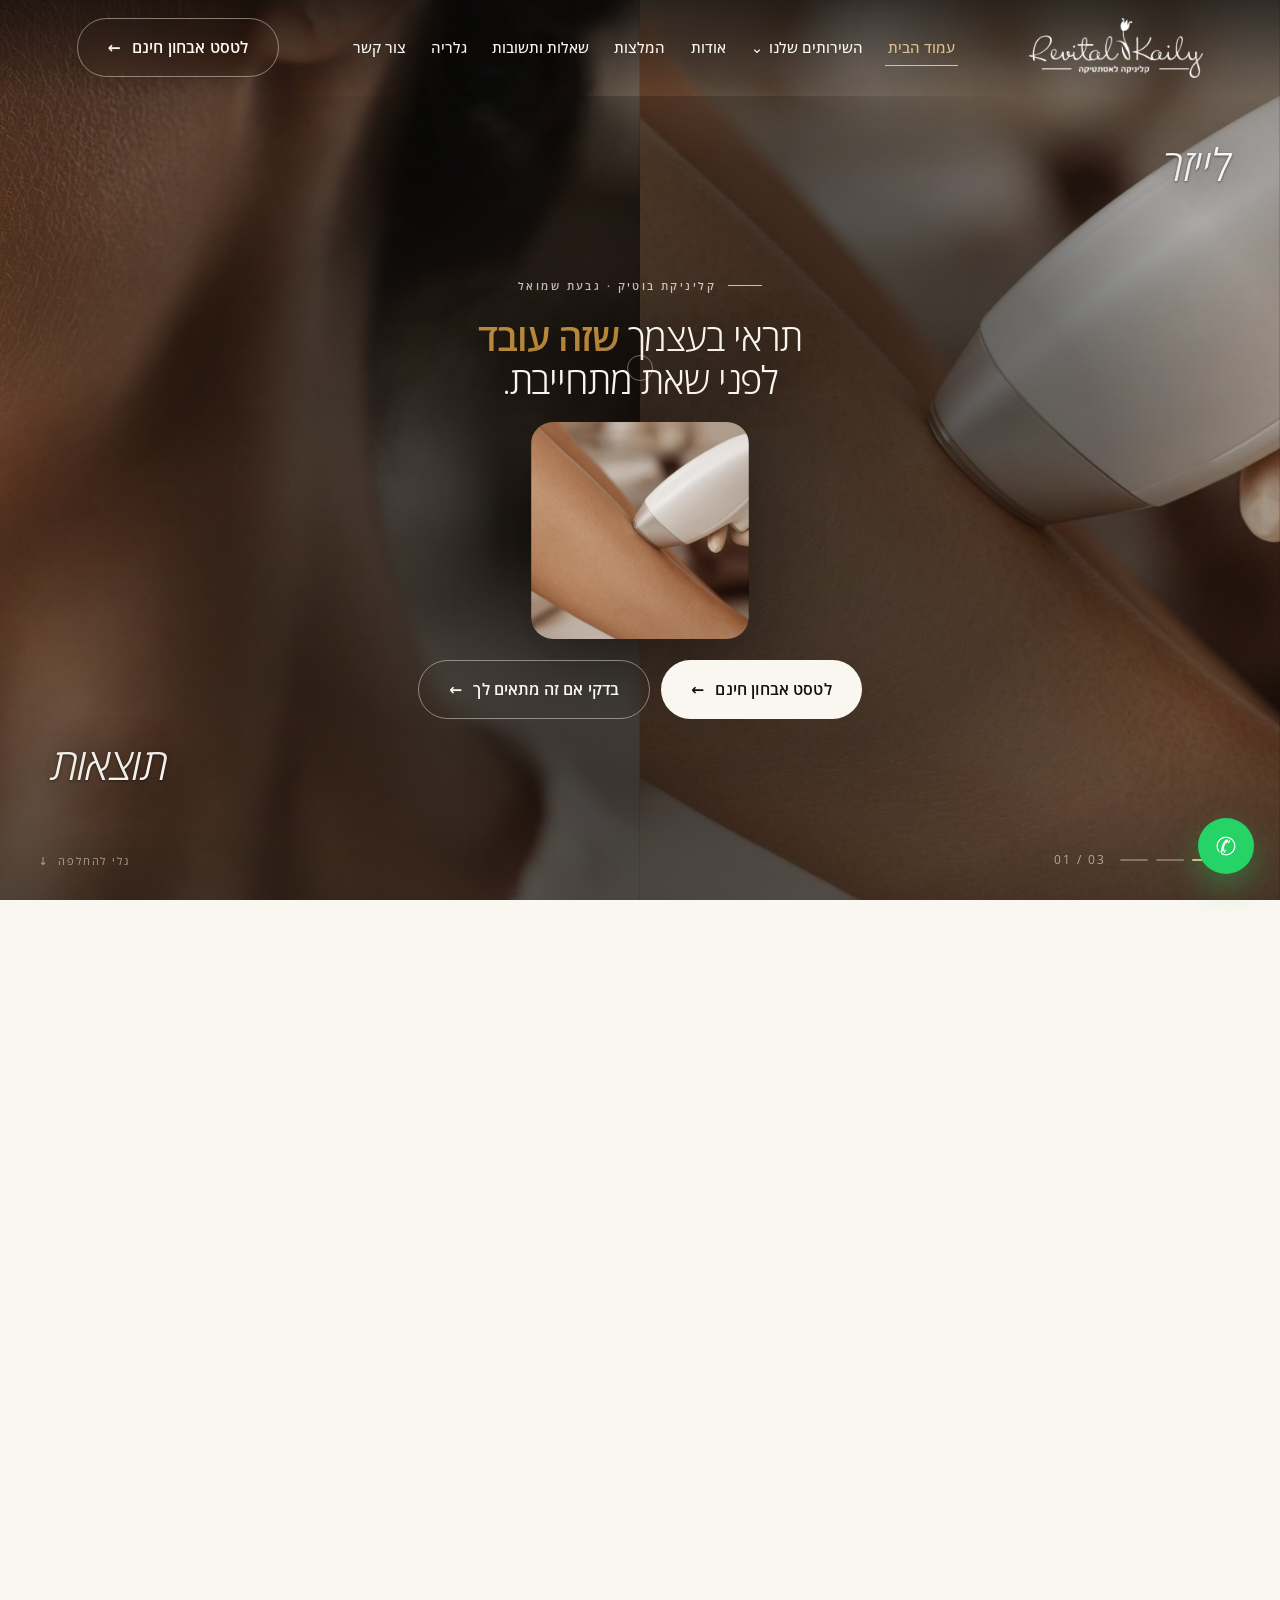
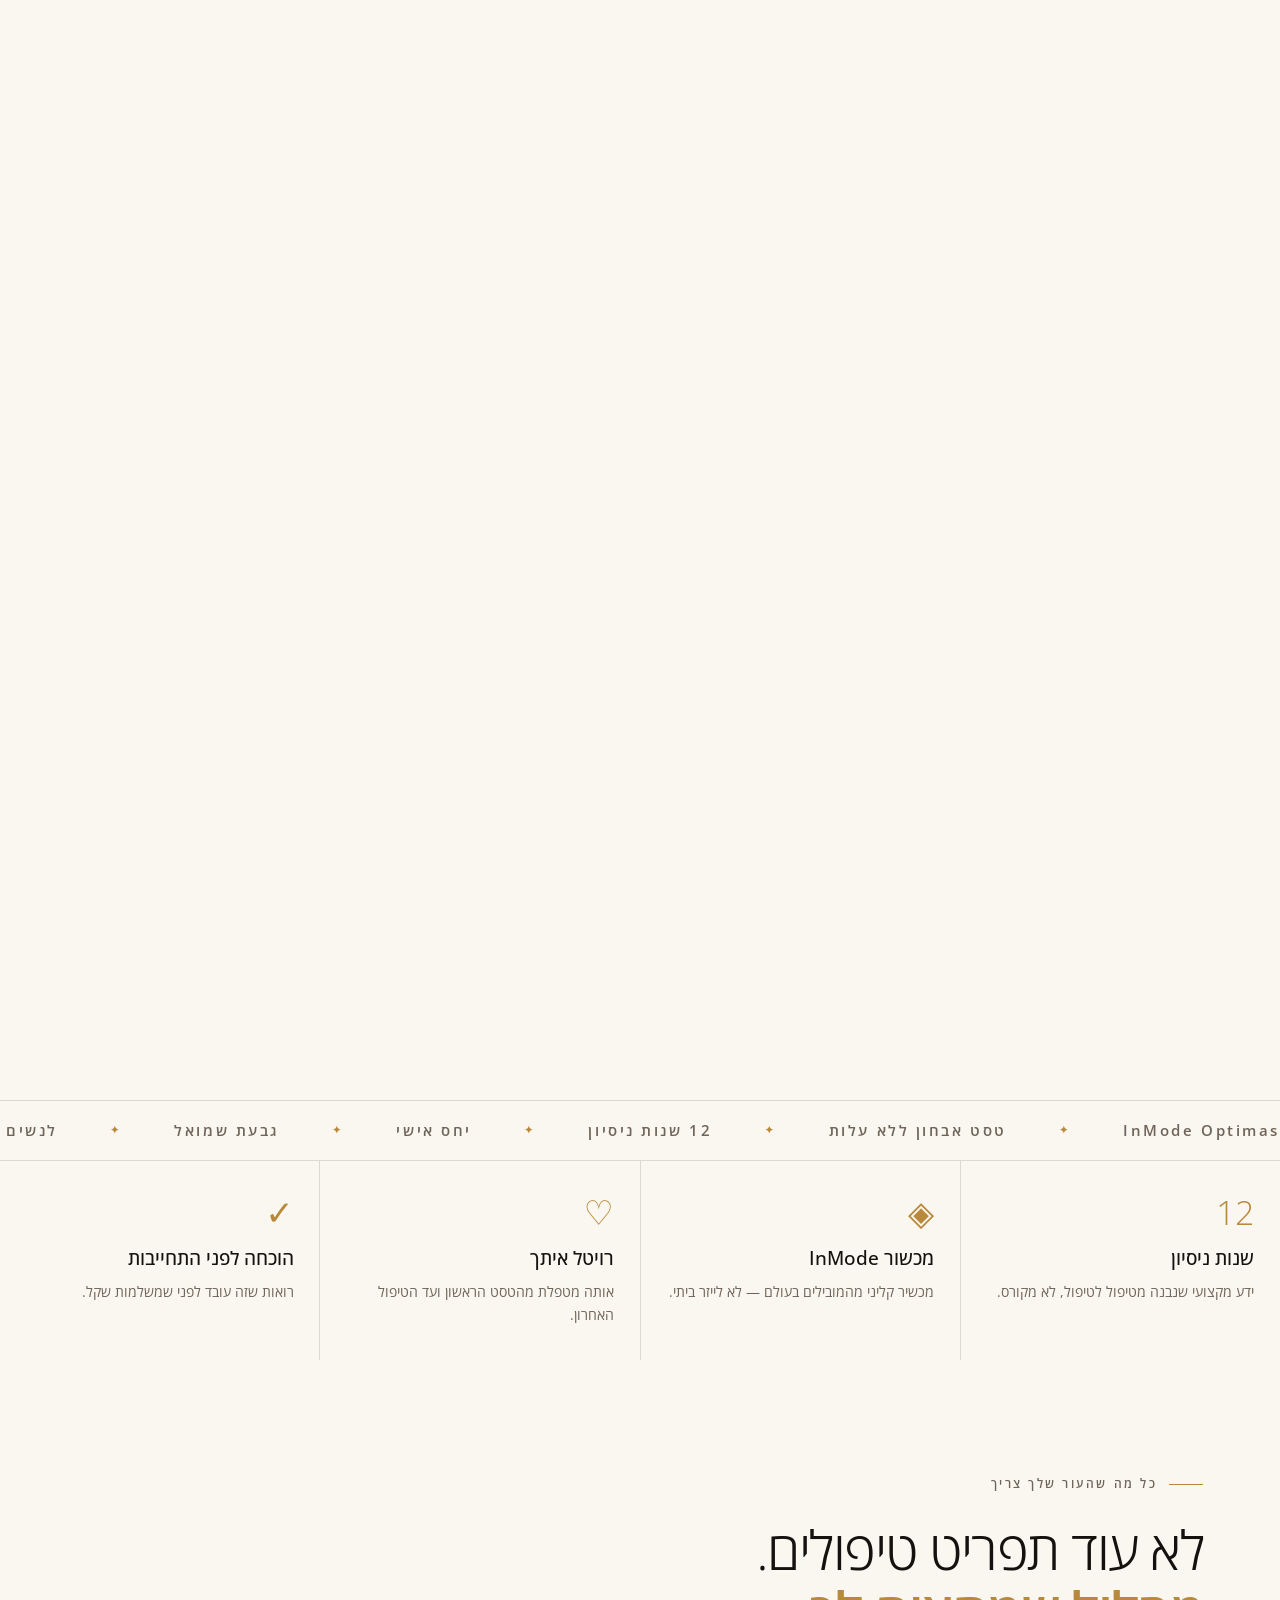
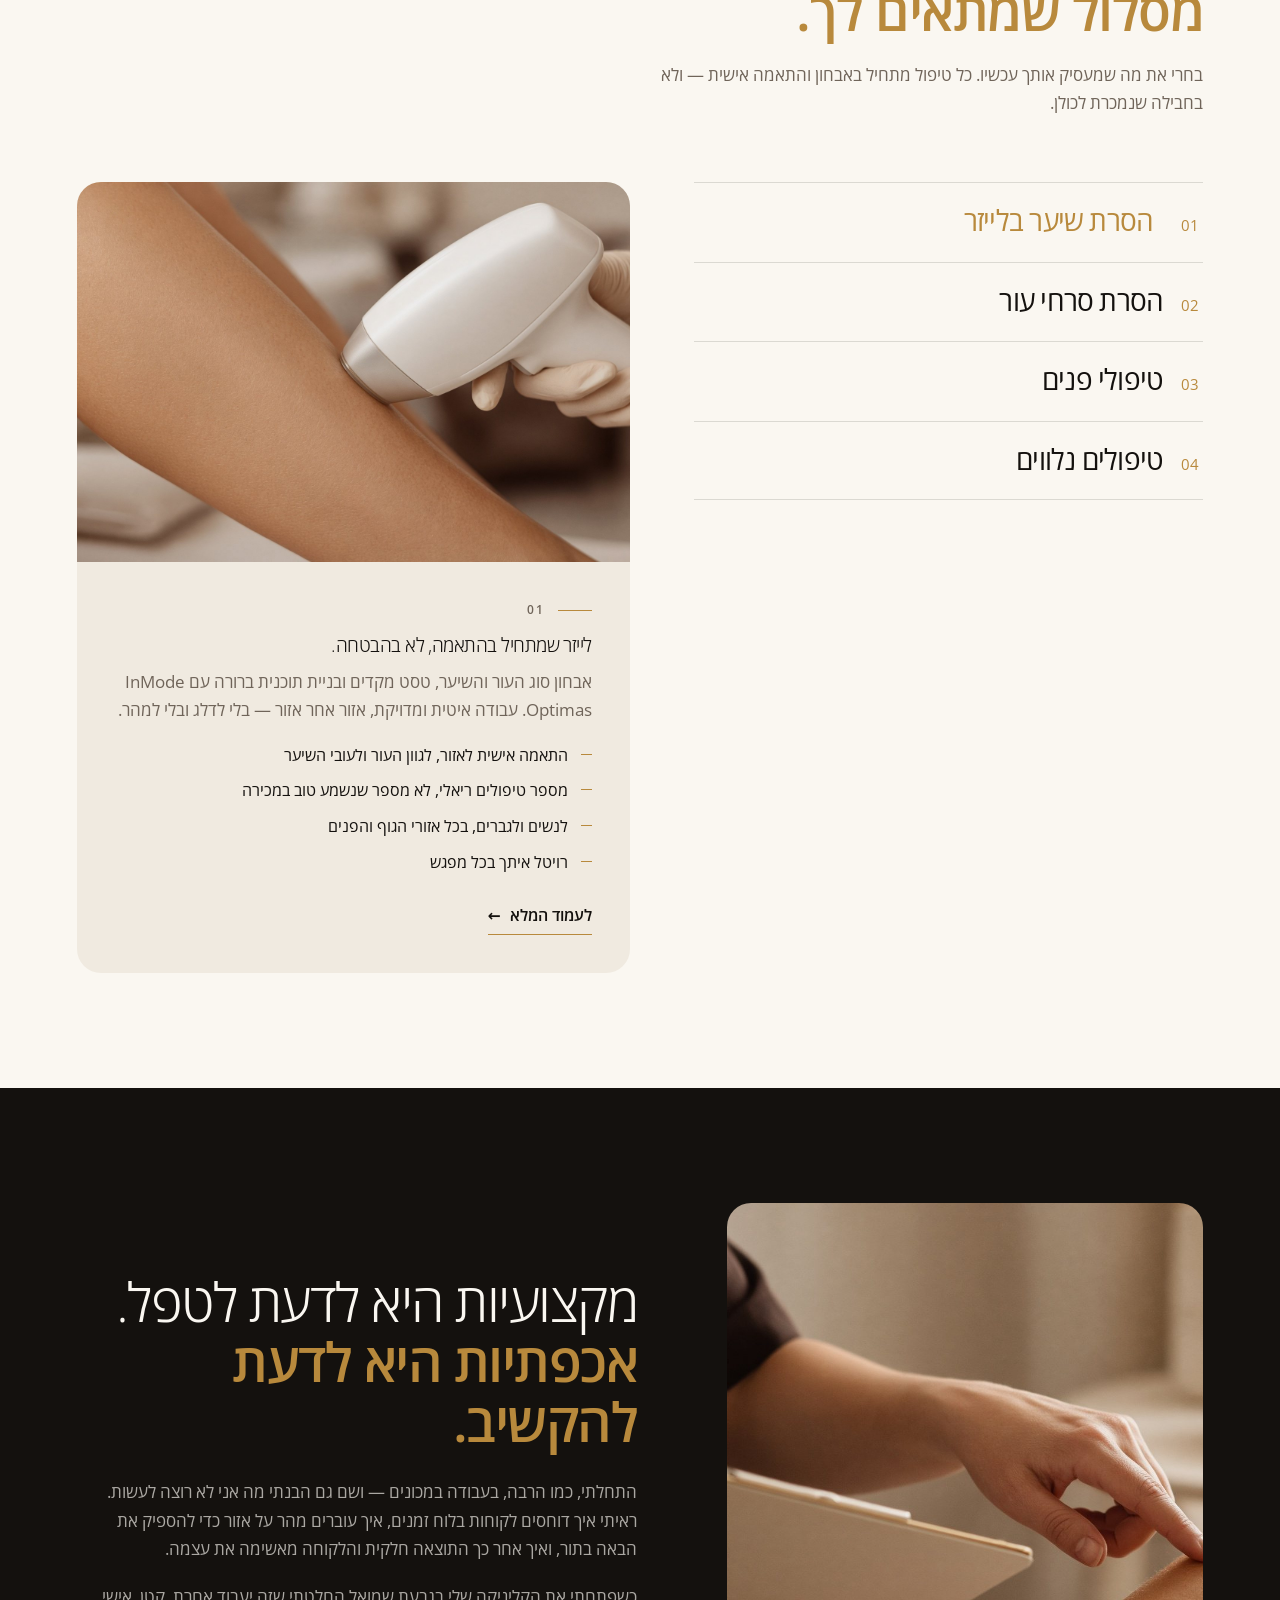
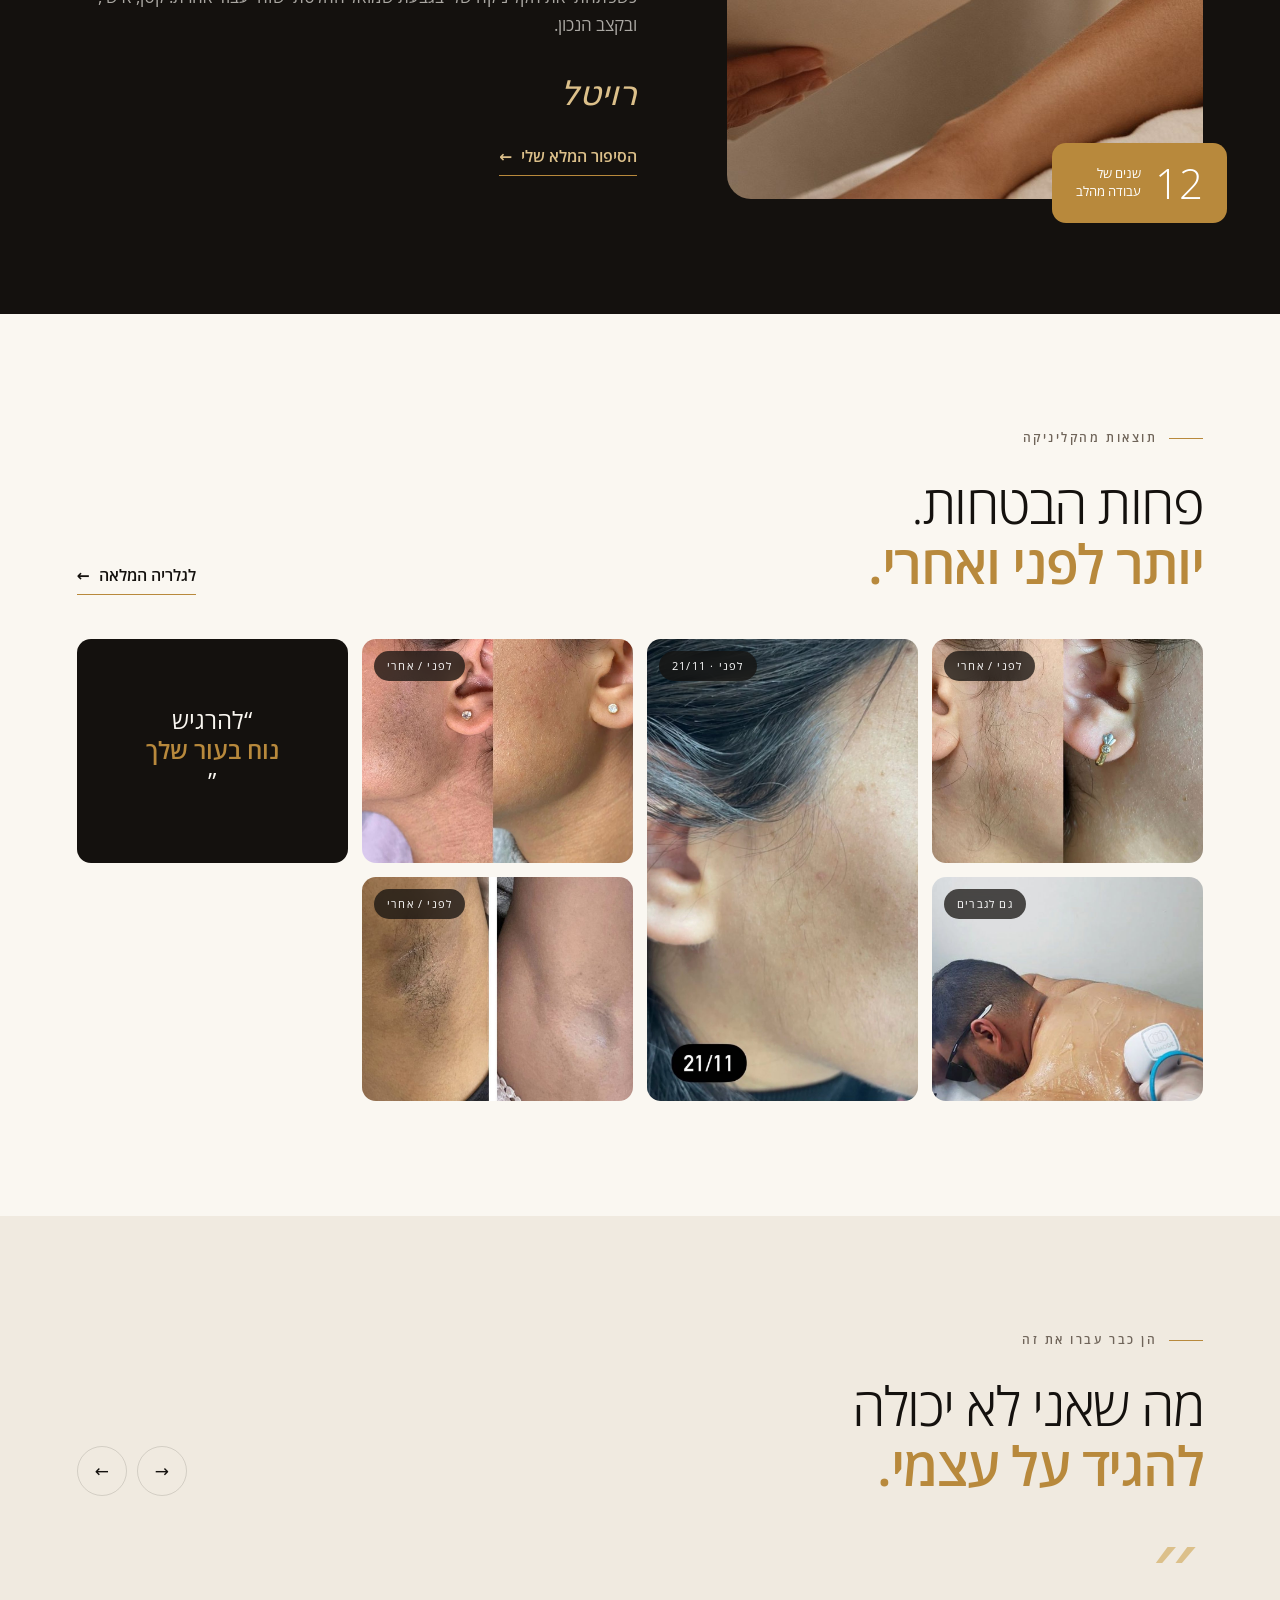
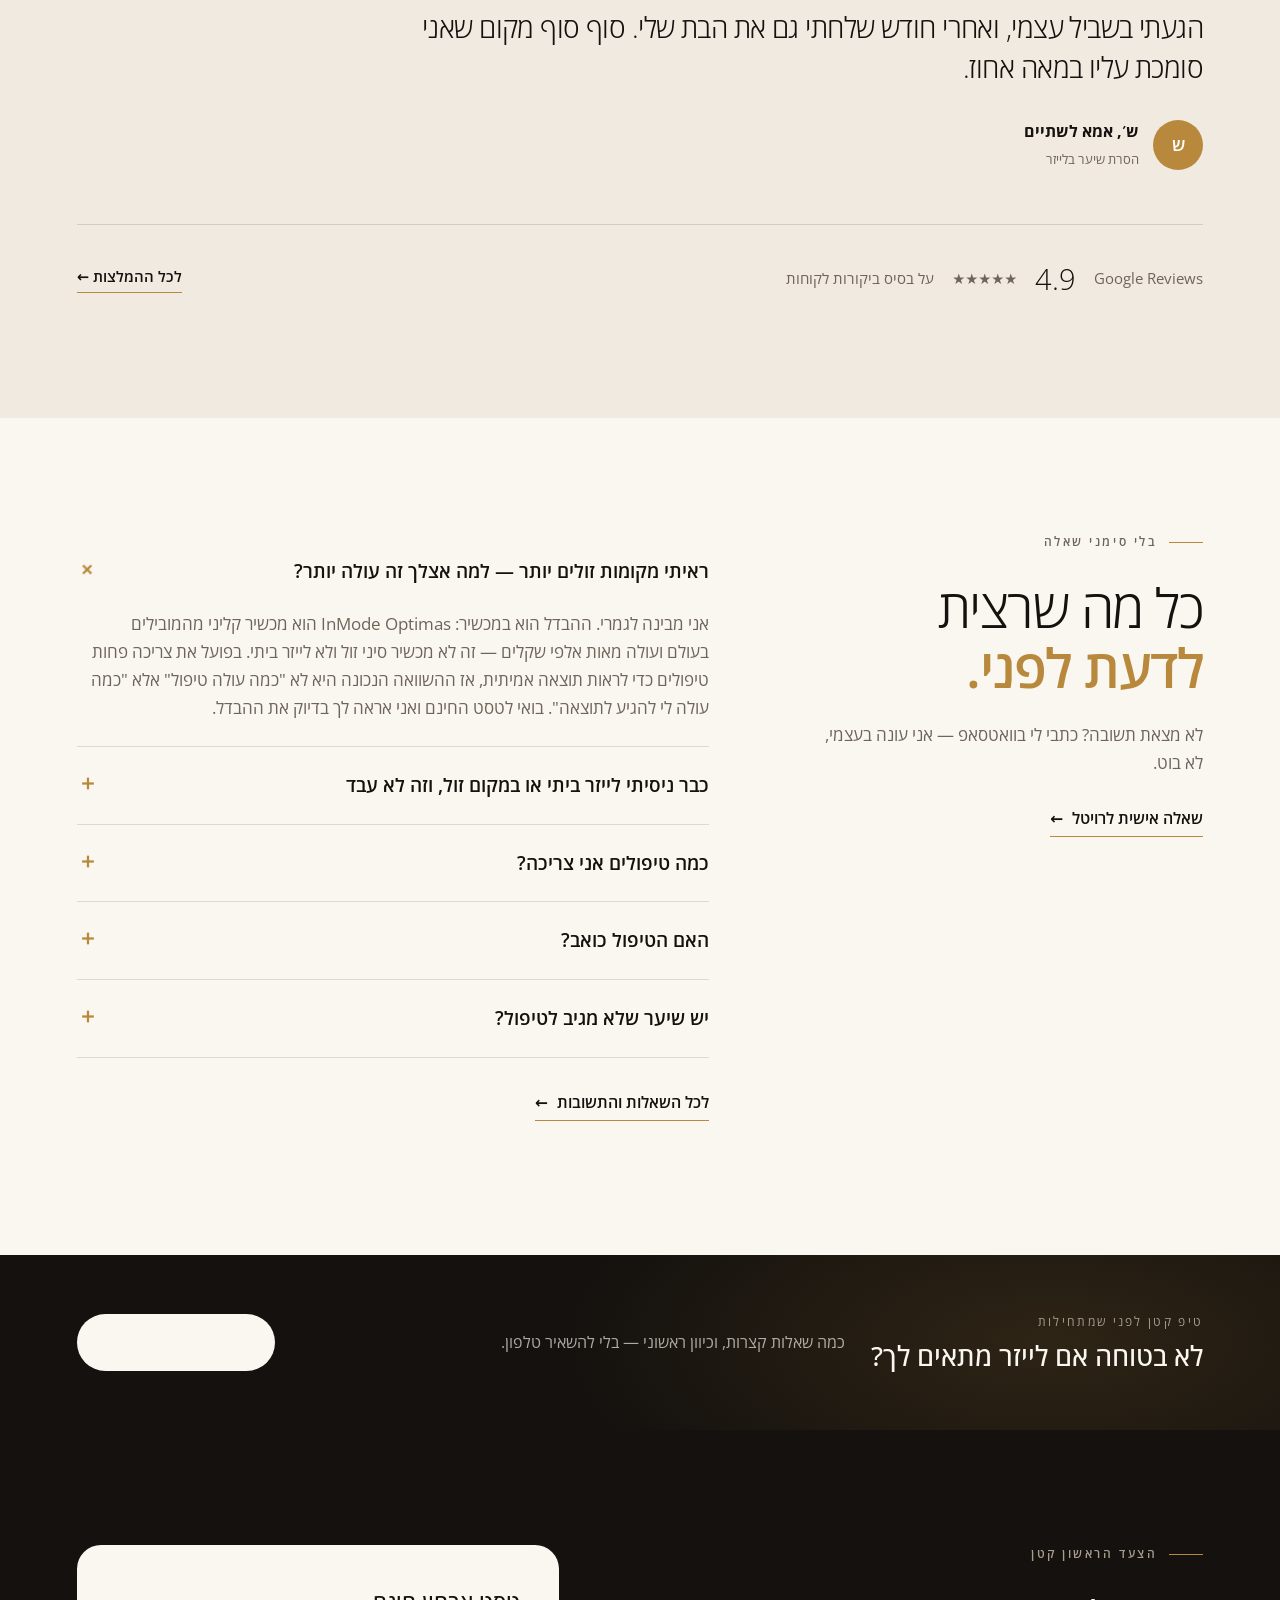
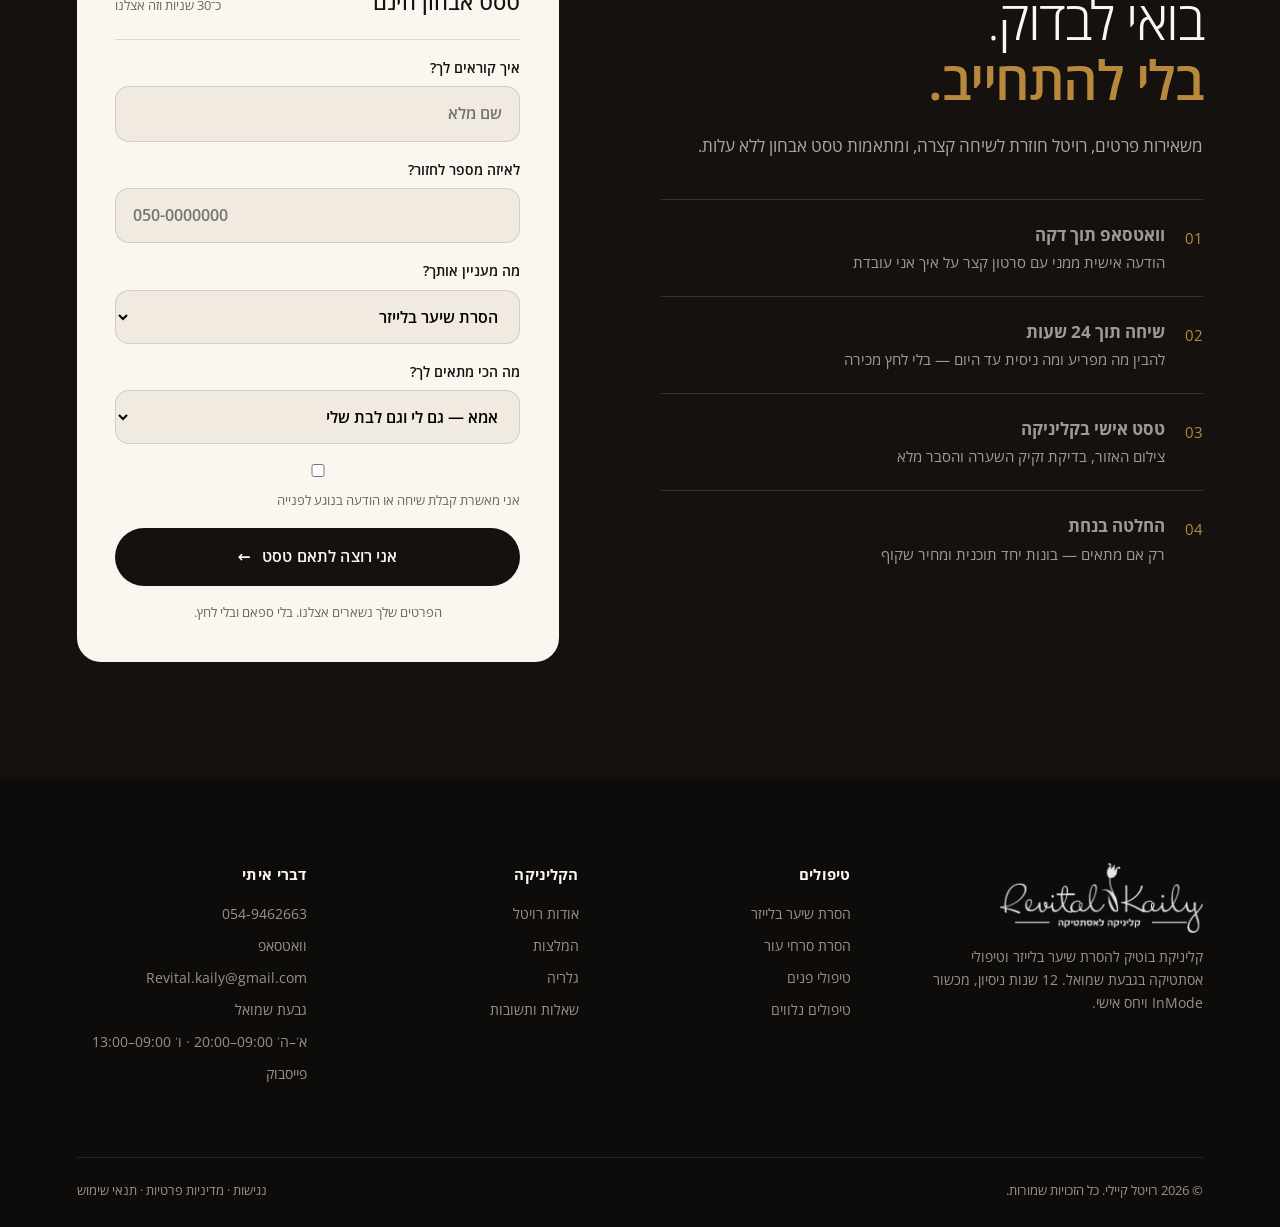
==== commit b3ddf7bd: "Place the editorial imagery and add the three policy pages Uses the supplied editorial photographs w" ====
--- a/index.html
+++ b/index.html
@@ -69,17 +69,17 @@
 <div class="sc-wrap">
 <section class="sc" aria-label="הקליניקה במבט אחד">
   <div class="sc-half sc-half-r">
-    <div class="sc-slide on"><img src="assets/hero-inmode-leg.jpg" alt="" fetchpriority="high"><p class="sc-word">לייזר</p></div><div class="sc-slide"><img src="assets/laser-men-back.jpg" alt="" loading="lazy"><p class="sc-word">גם לגברים</p></div><div class="sc-slide"><img src="assets/service-skintags.jpg" alt="" loading="lazy"><p class="sc-word">סרחי עור</p></div>
+    <div class="sc-slide on"><img src="assets/ed-laser.jpg" alt="" fetchpriority="high"><p class="sc-word">לייזר</p></div><div class="sc-slide"><img src="assets/ed-consult.jpg" alt="" loading="lazy"><p class="sc-word">אבחון</p></div><div class="sc-slide"><img src="assets/laser-men-back.jpg" alt="" loading="lazy"><p class="sc-word">גם לגברים</p></div>
   </div>
   <div class="sc-half sc-half-l">
-    <div class="sc-slide on"><img src="assets/ba-jaw.jpg" alt="" fetchpriority="high"><p class="sc-word">תוצאות</p></div><div class="sc-slide"><img src="assets/about-hands.jpg" alt="" loading="lazy"><p class="sc-word">יחס אישי</p></div><div class="sc-slide"><img src="assets/service-plasma.jpg" alt="" loading="lazy"><p class="sc-word">חידוש עור</p></div>
+    <div class="sc-slide on"><img src="assets/ed-skin.jpg" alt="" fetchpriority="high"><p class="sc-word">תוצאות</p></div><div class="sc-slide"><img src="assets/ed-serum.jpg" alt="" loading="lazy"><p class="sc-word">טיפוח</p></div><div class="sc-slide"><img src="assets/ed-lily-a.jpg" alt="" loading="lazy"><p class="sc-word">יחס אישי</p></div>
   </div>
 
   <div class="sc-mid">
     <p class="eyebrow">קליניקת בוטיק · גבעת שמואל</p>
     <h1>תראי בעצמך <em class="serif-it">שזה עובד</em> לפני שאת מתחייבת.</h1>
     <div class="sc-ring" aria-hidden="true"></div>
-    <div class="sc-card"><div class="sc-vid on"><video src="assets/video/clip-1.mp4" muted loop playsinline preload="metadata" poster="assets/hero-inmode-leg.jpg"></video></div><div class="sc-vid"><video src="assets/video/clip-2.mp4" muted loop playsinline preload="metadata" poster="assets/hero-inmode-leg.jpg"></video></div><div class="sc-vid"><img src="assets/inmode-gear.jpg" alt="" loading="lazy"></div></div>
+    <div class="sc-card"><div class="sc-vid on"><video src="assets/video/clip-3.mp4" muted loop playsinline preload="metadata" poster="assets/ed-laser.jpg"></video></div><div class="sc-vid"><video src="assets/video/clip-1.mp4" muted loop playsinline preload="metadata" poster="assets/ed-laser.jpg"></video></div><div class="sc-vid"><video src="assets/video/clip-2.mp4" muted loop playsinline preload="metadata" poster="assets/ed-laser.jpg"></video></div></div>
     <div class="sc-cta">
       <a class="btn btn-light" href="contact.html"><span>לטסט אבחון חינם</span><span class="arw">←</span></a>
       <button class="btn btn-ghost open-bot"><span>בדקי אם זה מתאים לך</span><span class="arw">←</span></button>
@@ -131,7 +131,7 @@
 
 <section class="section dark wrap about" id="about">
   <div class="about-fig wipe">
-    <div class="frame"><img src="assets/about-hands.jpg" alt="רויטל בעבודה בקליניקה" fetchpriority="high"></div>
+    <div class="frame"><img src="assets/ed-consult.jpg" alt="אבחון אישי בקליניקה — בדיקת האזור לפני הטיפול" fetchpriority="high"></div>
     <div class="stamp"><b>12</b><span>שנים של<br>עבודה מהלב</span></div>
   </div>
   <div>
@@ -241,7 +241,7 @@
     <a href="https://www.facebook.com/revital1994/?locale=he_IL" target="_blank" rel="noopener">פייסבוק</a></div>
   <div class="ftr-btm">
     <span>© 2026 רויטל קיילי. כל הזכויות שמורות.</span>
-    <span>נגישות · מדיניות פרטיות · תנאי שימוש</span>
+    <span><a href="accessibility.html">נגישות</a> · <a href="privacy.html">מדיניות פרטיות</a> · <a href="terms.html">תנאי שימוש</a></span>
   </div>
 </footer>
 <div class="ov" id="ov" role="dialog" aria-modal="true" aria-label="בדיקת התאמה">
--- a/assets/site.css
+++ b/assets/site.css
@@ -330,6 +330,7 @@
 .ftr-btm{grid-column:1/-1;border-top:1px solid rgba(255,255,255,.09);padding-top:23px;margin-top:20px;
   display:flex;justify-content:space-between;flex-wrap:wrap;gap:12px;font-size:12.5px}
 .ftr-btm span{margin:0}
+.ftr-btm a{display:inline;margin:0}
 
 /* ---------- מודאל הבוט ---------- */
 .ov{position:fixed;inset:0;background:rgba(14,12,10,.66);backdrop-filter:blur(6px);z-index:90;display:none;place-items:center;padding:20px}
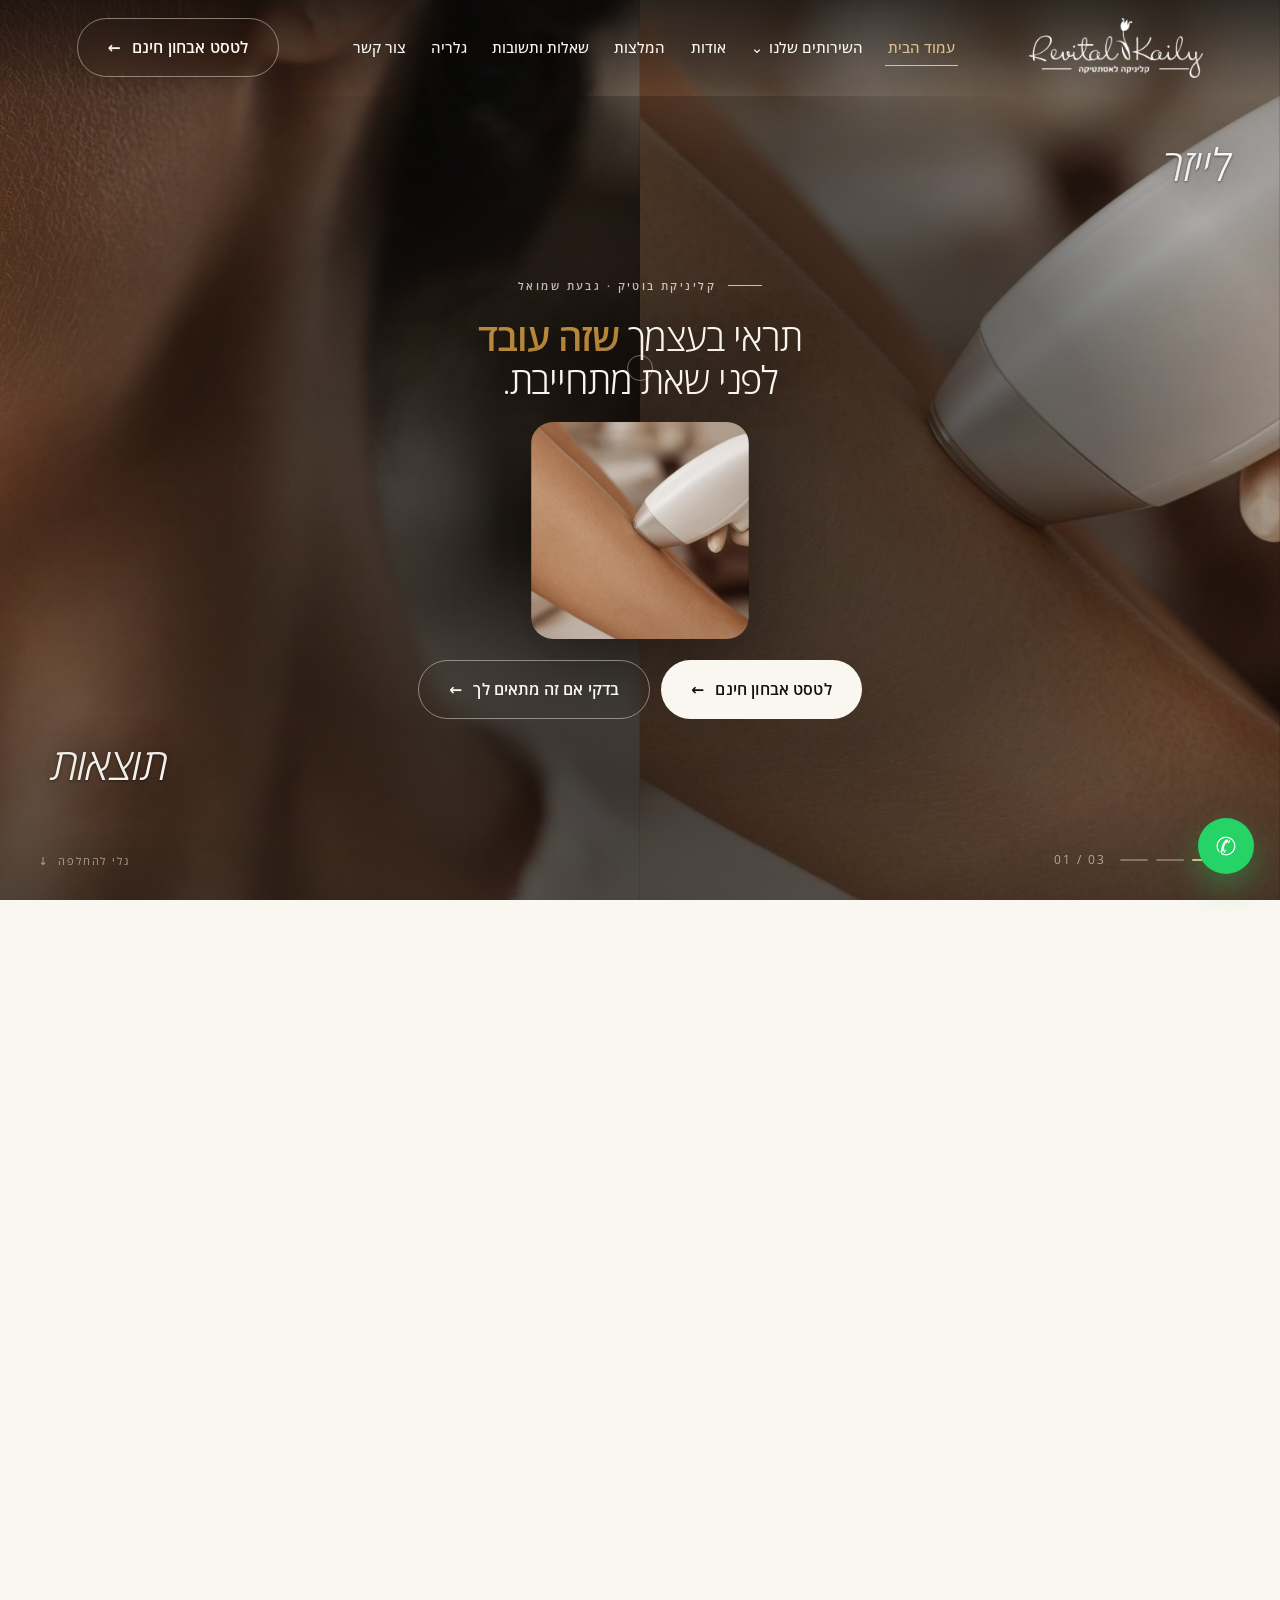
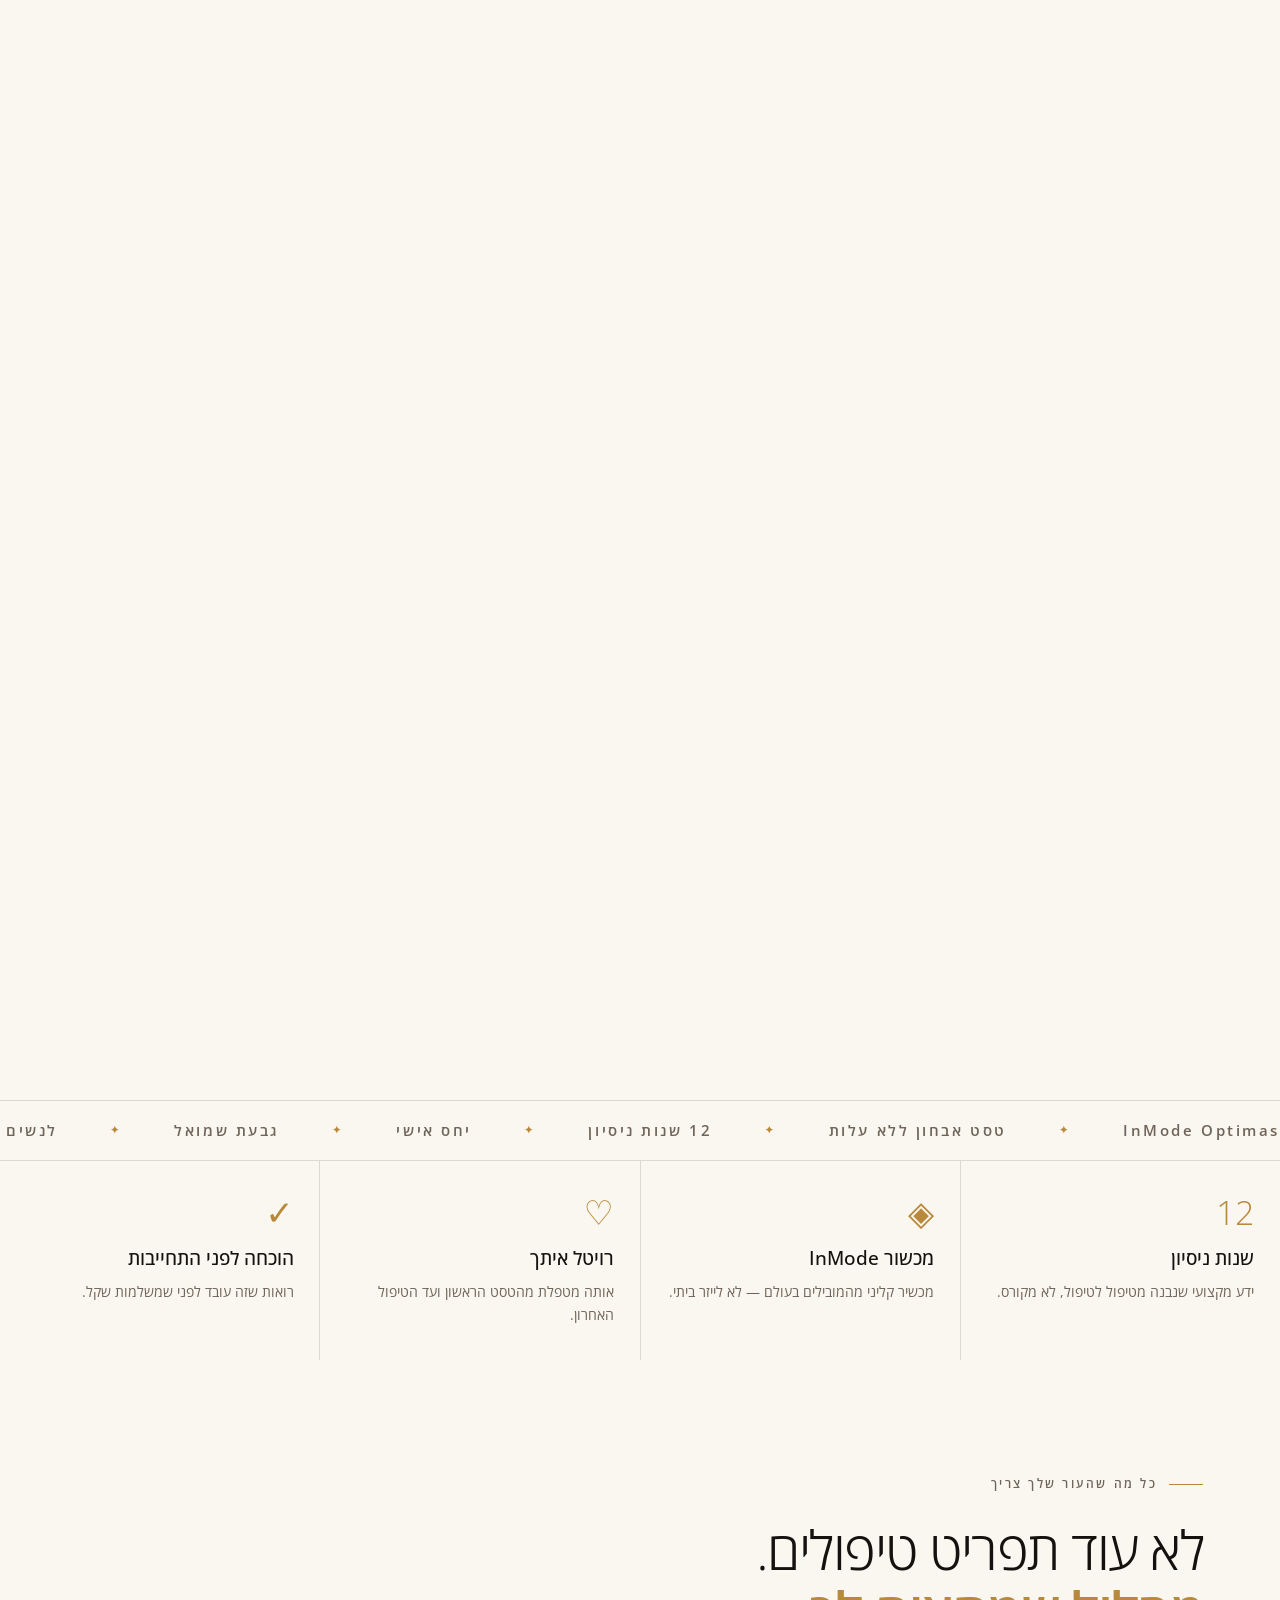
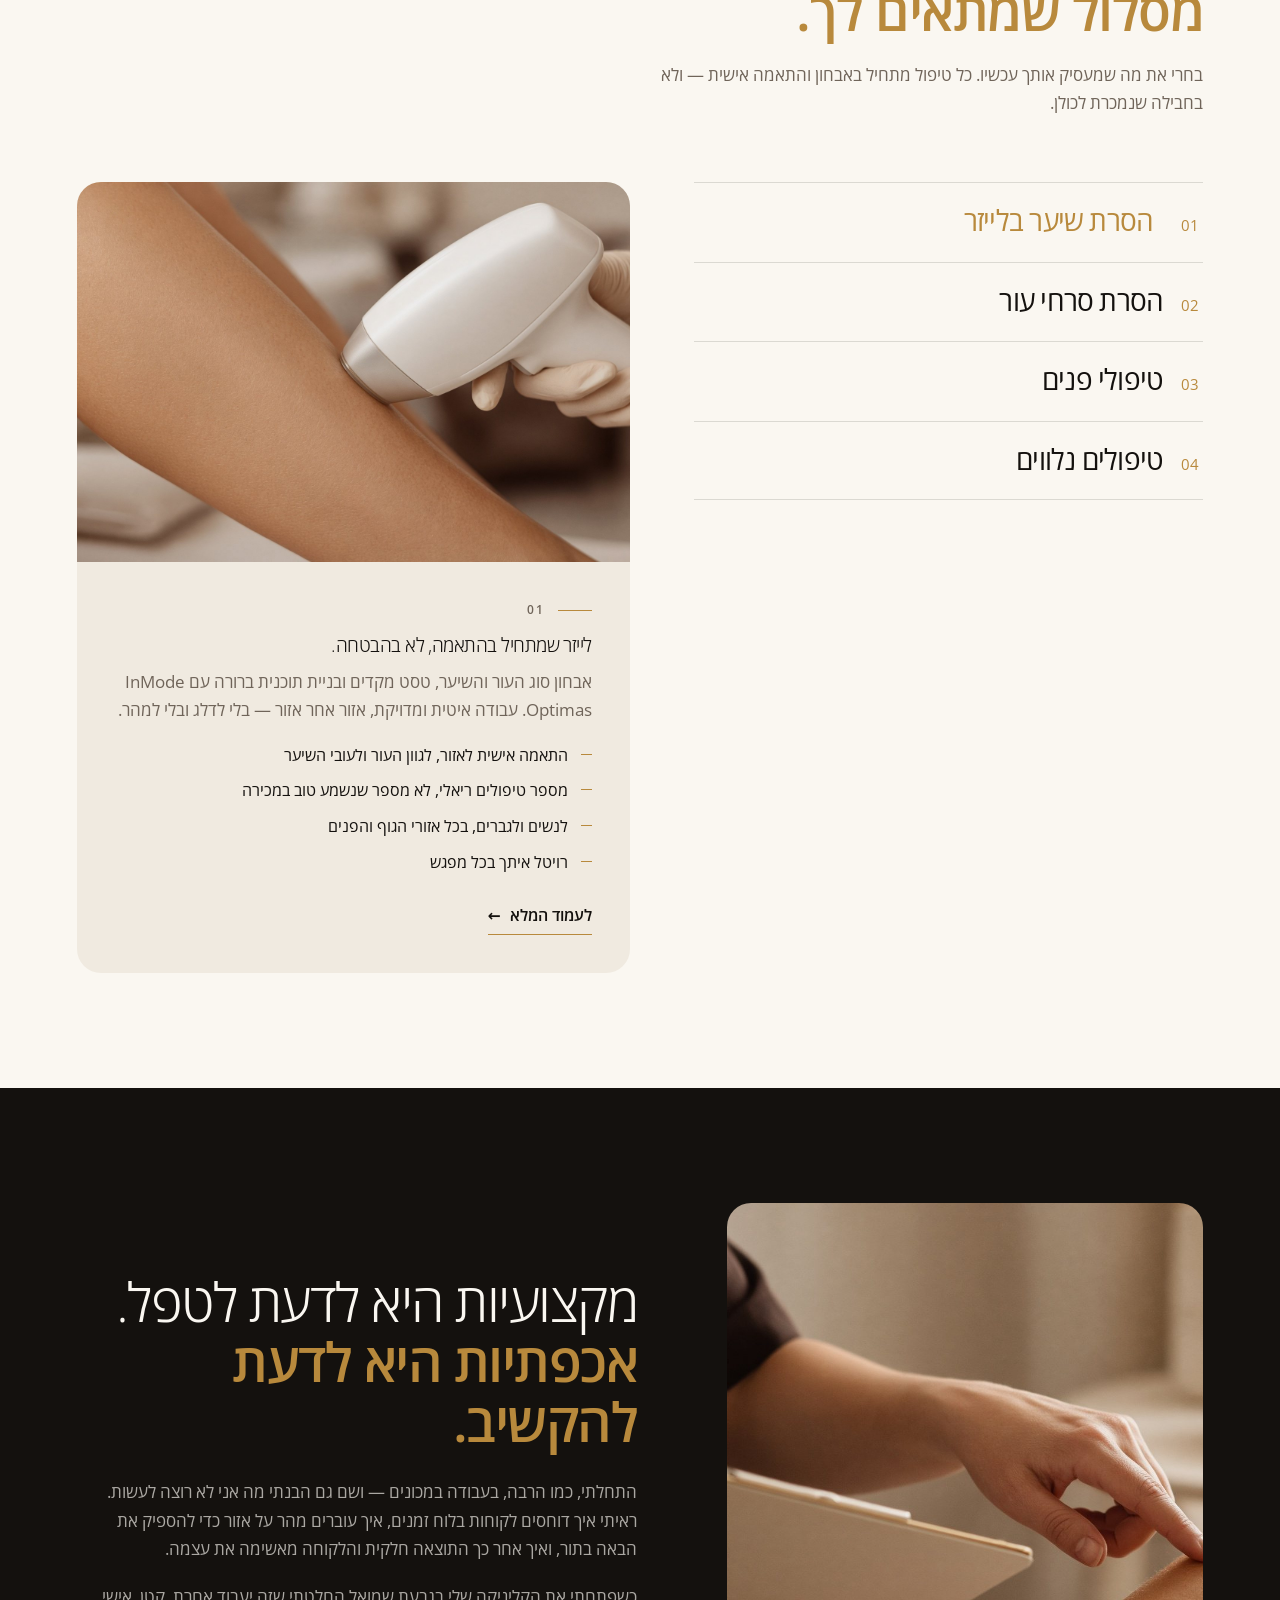
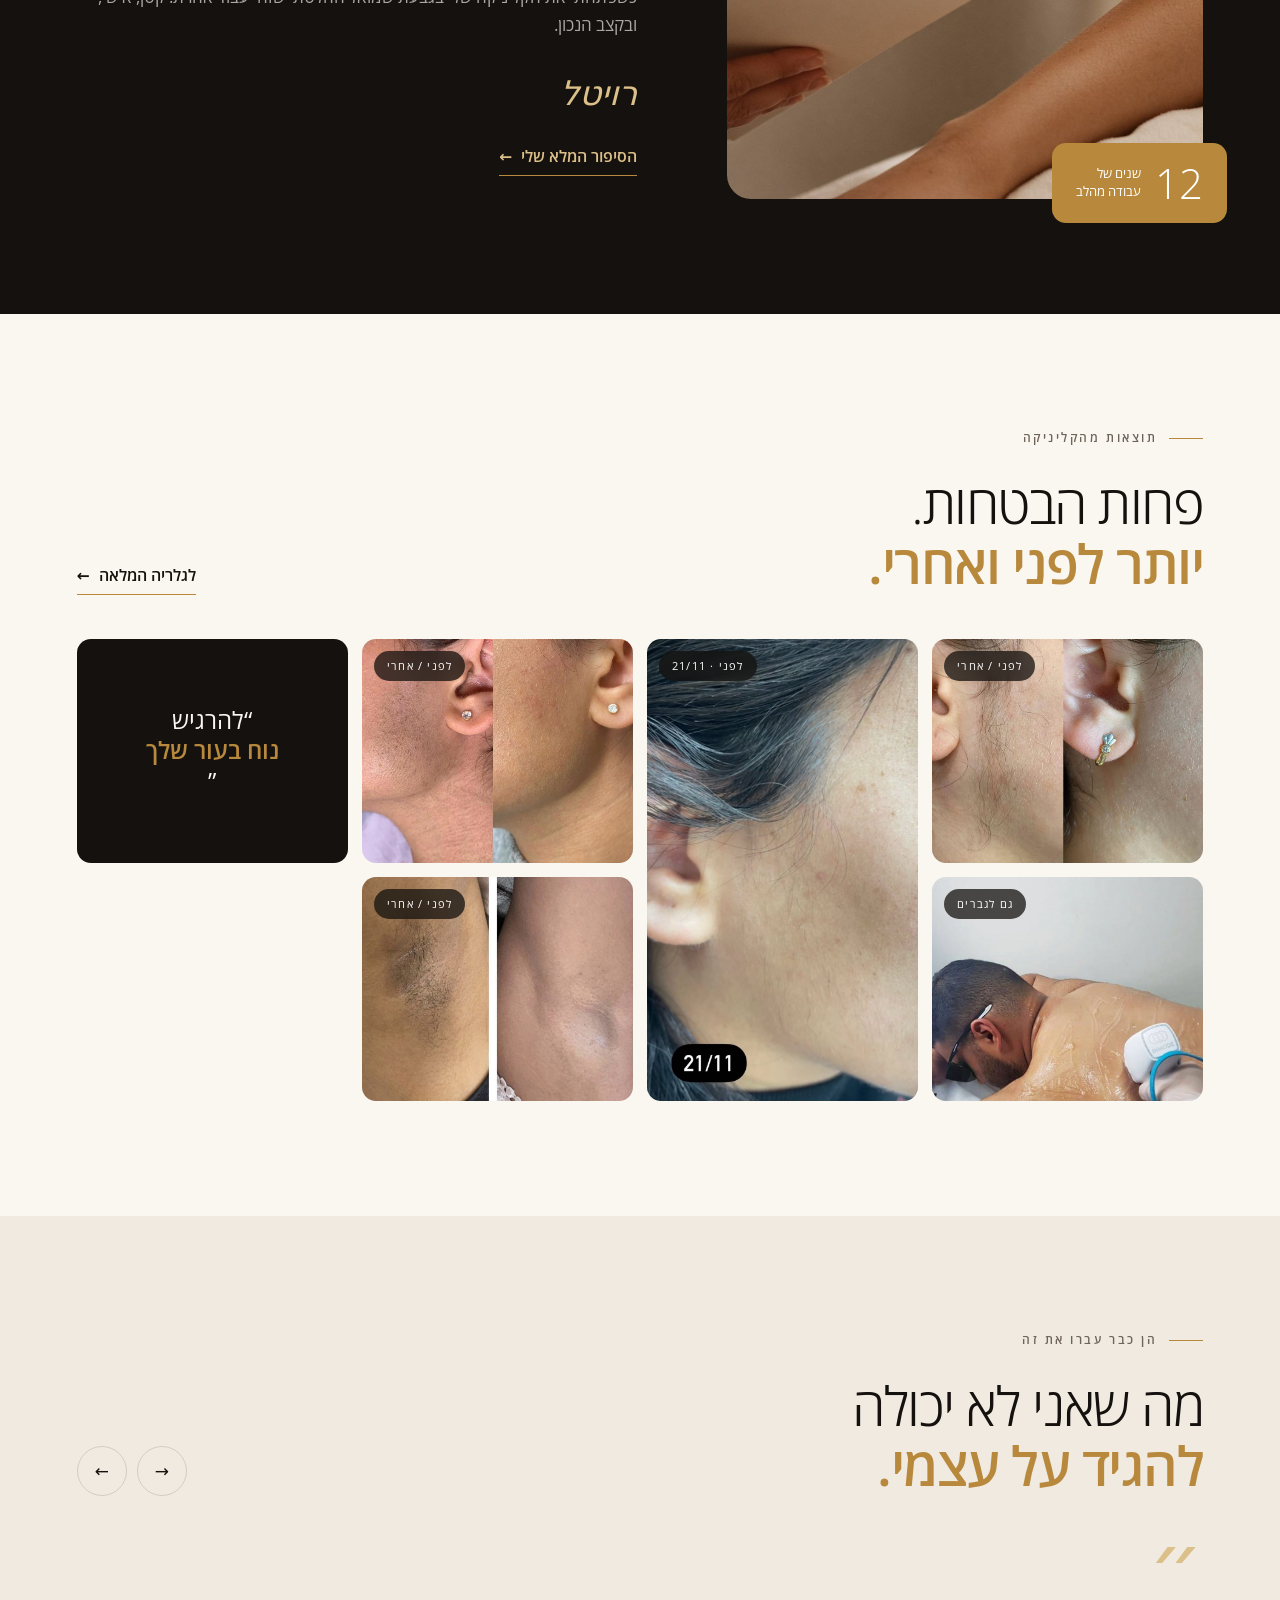
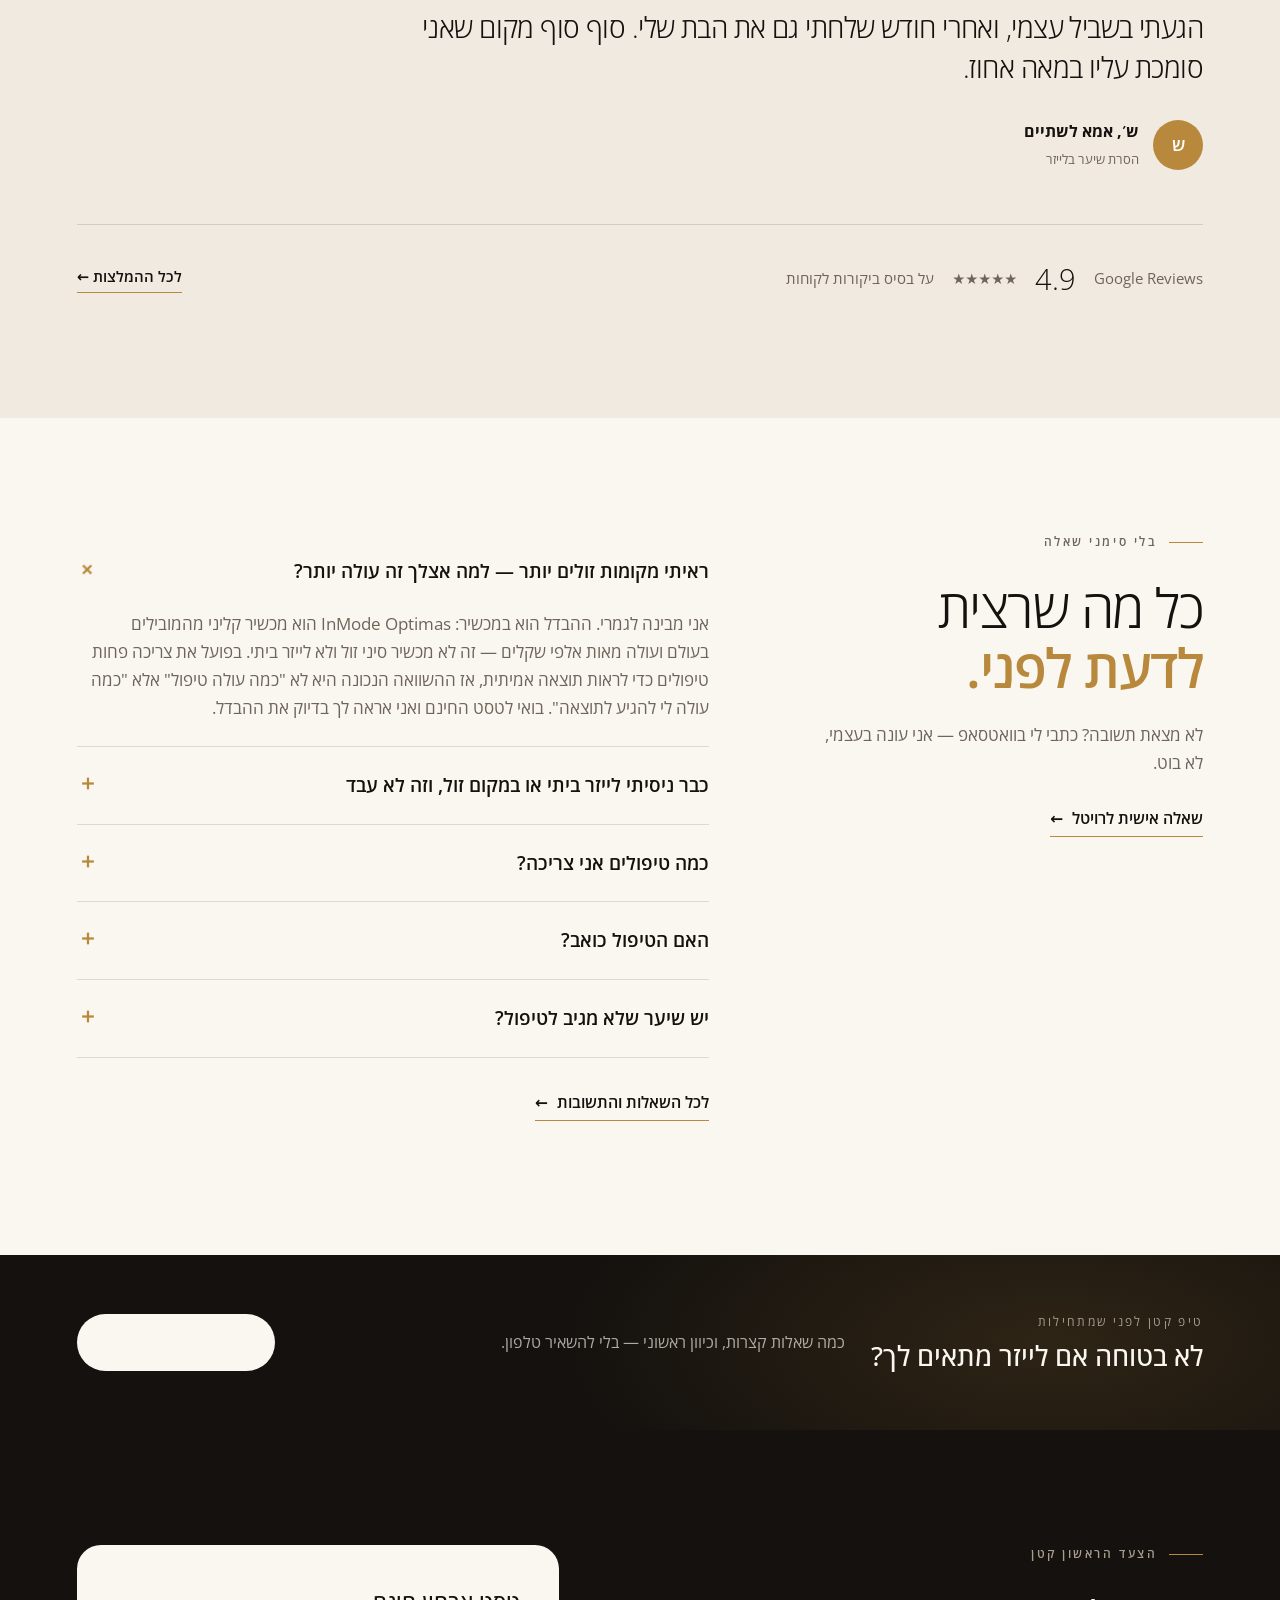
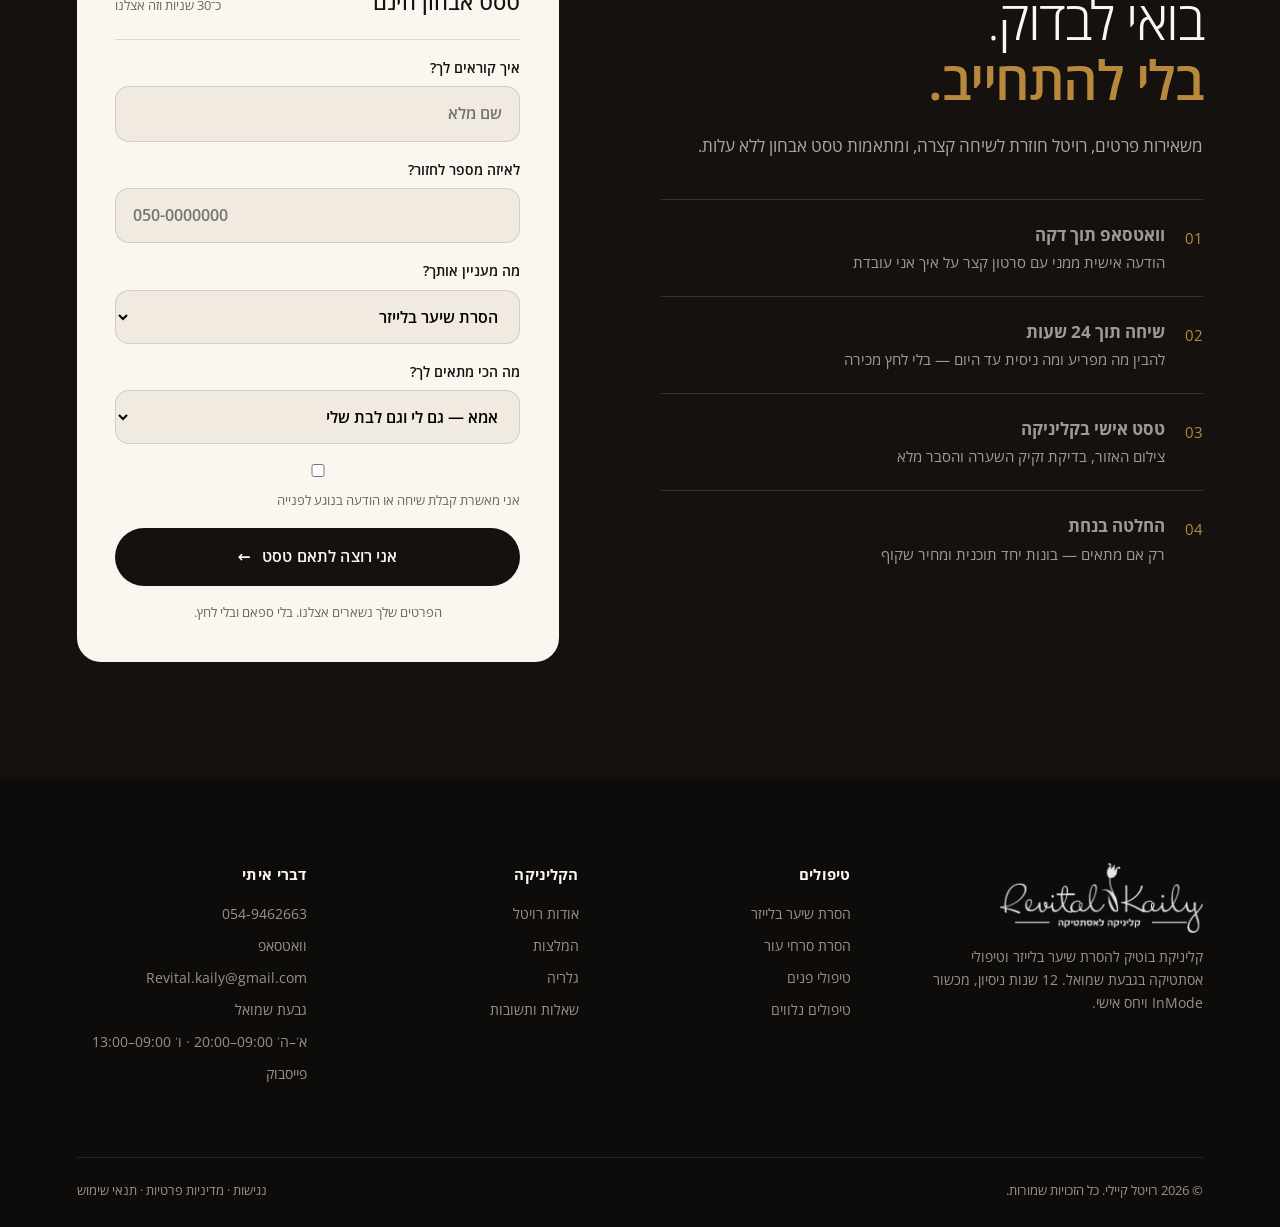
==== commit 1e3e81c2: "Swap the hero centre videos and place the new portraits Replaces the three videos in the hero's cent" ====
--- a/index.html
+++ b/index.html
@@ -69,17 +69,17 @@
 <div class="sc-wrap">
 <section class="sc" aria-label="הקליניקה במבט אחד">
   <div class="sc-half sc-half-r">
-    <div class="sc-slide on"><img src="assets/ed-laser.jpg" alt="" fetchpriority="high"><p class="sc-word">לייזר</p></div><div class="sc-slide"><img src="assets/ed-consult.jpg" alt="" loading="lazy"><p class="sc-word">אבחון</p></div><div class="sc-slide"><img src="assets/laser-men-back.jpg" alt="" loading="lazy"><p class="sc-word">גם לגברים</p></div>
+    <div class="sc-slide on"><img src="assets/ed-laser.jpg" alt="" fetchpriority="high"><p class="sc-word">לייזר</p></div><div class="sc-slide"><img src="assets/px-facial.jpg" alt="" loading="lazy"><p class="sc-word">טיפולי פנים</p></div><div class="sc-slide"><img src="assets/laser-men-back.jpg" alt="" loading="lazy"><p class="sc-word">גם לגברים</p></div>
   </div>
   <div class="sc-half sc-half-l">
-    <div class="sc-slide on"><img src="assets/ed-skin.jpg" alt="" fetchpriority="high"><p class="sc-word">תוצאות</p></div><div class="sc-slide"><img src="assets/ed-serum.jpg" alt="" loading="lazy"><p class="sc-word">טיפוח</p></div><div class="sc-slide"><img src="assets/ed-lily-a.jpg" alt="" loading="lazy"><p class="sc-word">יחס אישי</p></div>
+    <div class="sc-slide on"><img src="assets/ed-skin.jpg" alt="" fetchpriority="high"><p class="sc-word">תוצאות</p></div><div class="sc-slide"><img src="assets/px-care.jpg" alt="" loading="lazy"><p class="sc-word">טיפוח</p></div><div class="sc-slide"><img src="assets/ed-lily-a.jpg" alt="" loading="lazy"><p class="sc-word">יחס אישי</p></div>
   </div>
 
   <div class="sc-mid">
     <p class="eyebrow">קליניקת בוטיק · גבעת שמואל</p>
     <h1>תראי בעצמך <em class="serif-it">שזה עובד</em> לפני שאת מתחייבת.</h1>
     <div class="sc-ring" aria-hidden="true"></div>
-    <div class="sc-card"><div class="sc-vid on"><video src="assets/video/clip-3.mp4" muted loop playsinline preload="metadata" poster="assets/ed-laser.jpg"></video></div><div class="sc-vid"><video src="assets/video/clip-1.mp4" muted loop playsinline preload="metadata" poster="assets/ed-laser.jpg"></video></div><div class="sc-vid"><video src="assets/video/clip-2.mp4" muted loop playsinline preload="metadata" poster="assets/ed-laser.jpg"></video></div></div>
+    <div class="sc-card"><div class="sc-vid on"><video src="assets/video/hero-1.mp4" muted loop playsinline preload="metadata" poster="assets/ed-laser.jpg"></video></div><div class="sc-vid"><video src="assets/video/hero-2.mp4" muted loop playsinline preload="metadata" poster="assets/ed-laser.jpg"></video></div><div class="sc-vid"><video src="assets/video/hero-3.mp4" muted loop playsinline preload="metadata" poster="assets/ed-laser.jpg"></video></div></div>
     <div class="sc-cta">
       <a class="btn btn-light" href="contact.html"><span>לטסט אבחון חינם</span><span class="arw">←</span></a>
       <button class="btn btn-ghost open-bot"><span>בדקי אם זה מתאים לך</span><span class="arw">←</span></button>
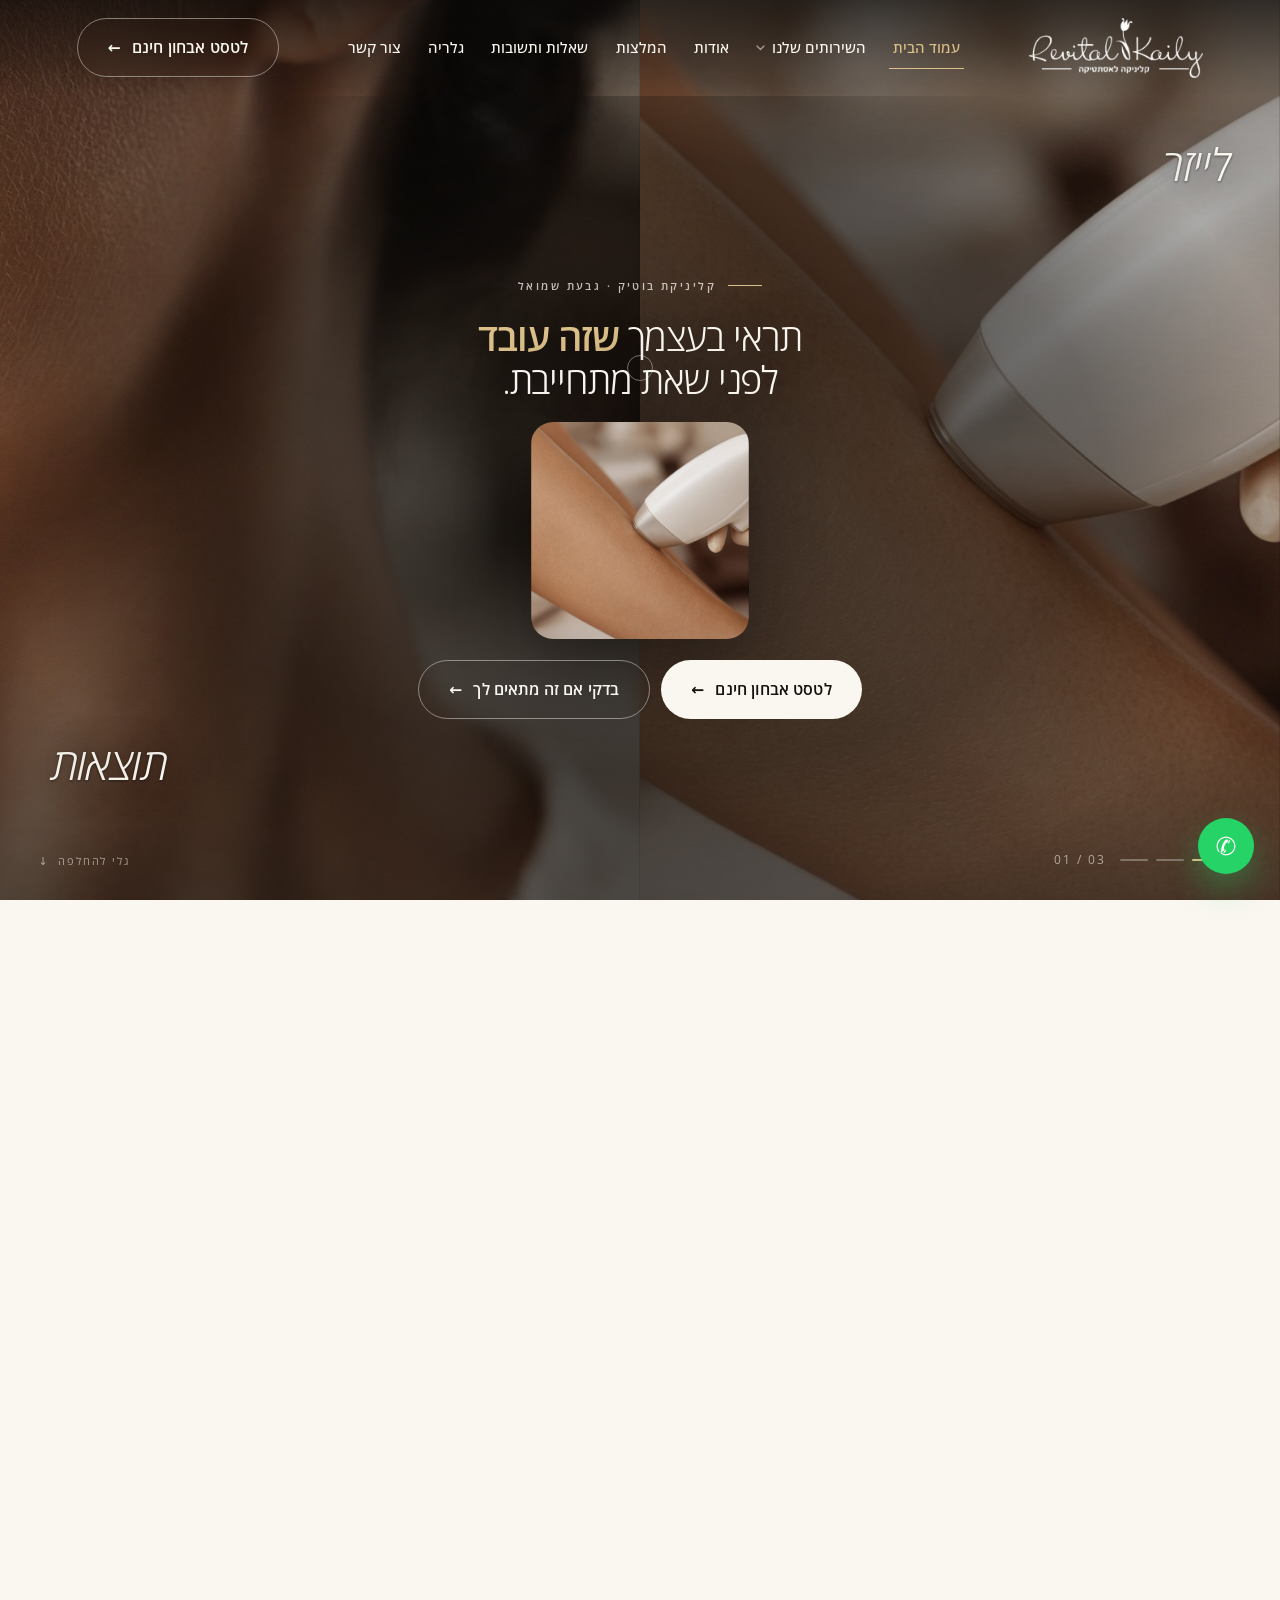
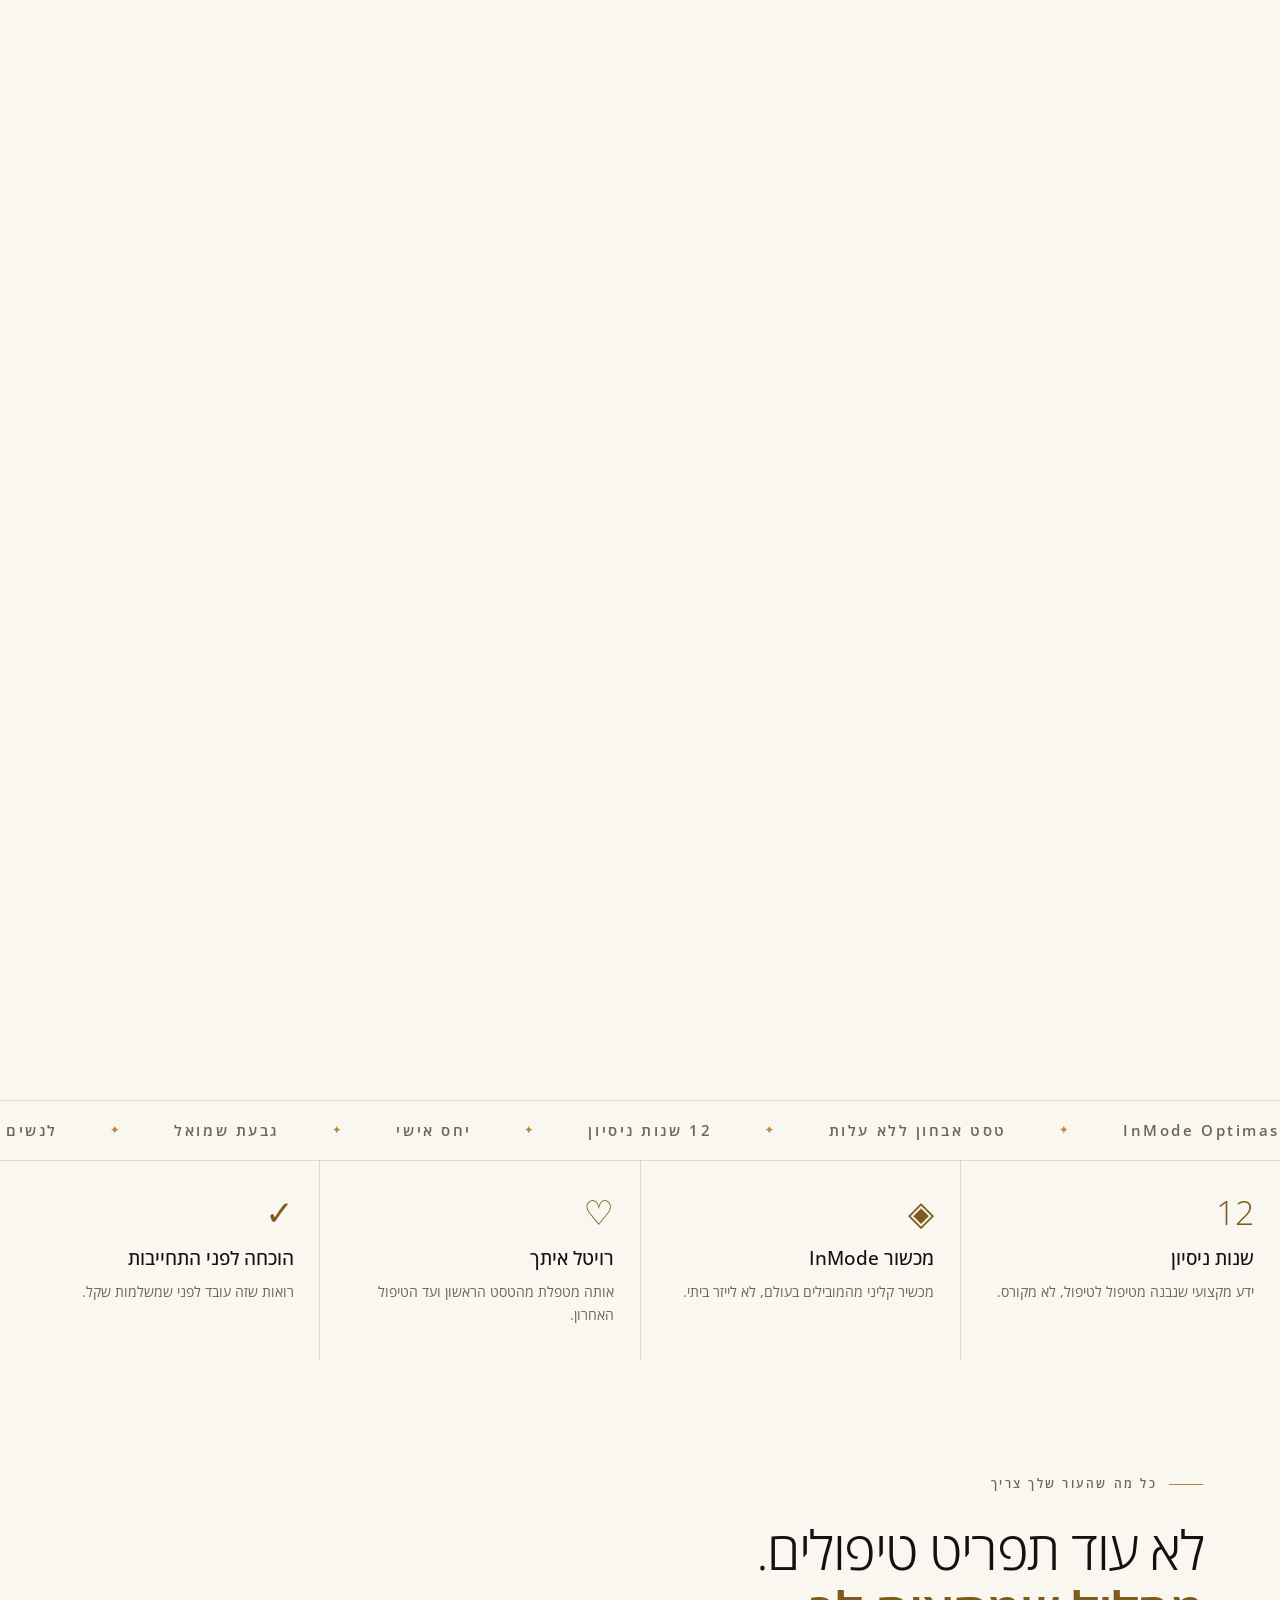
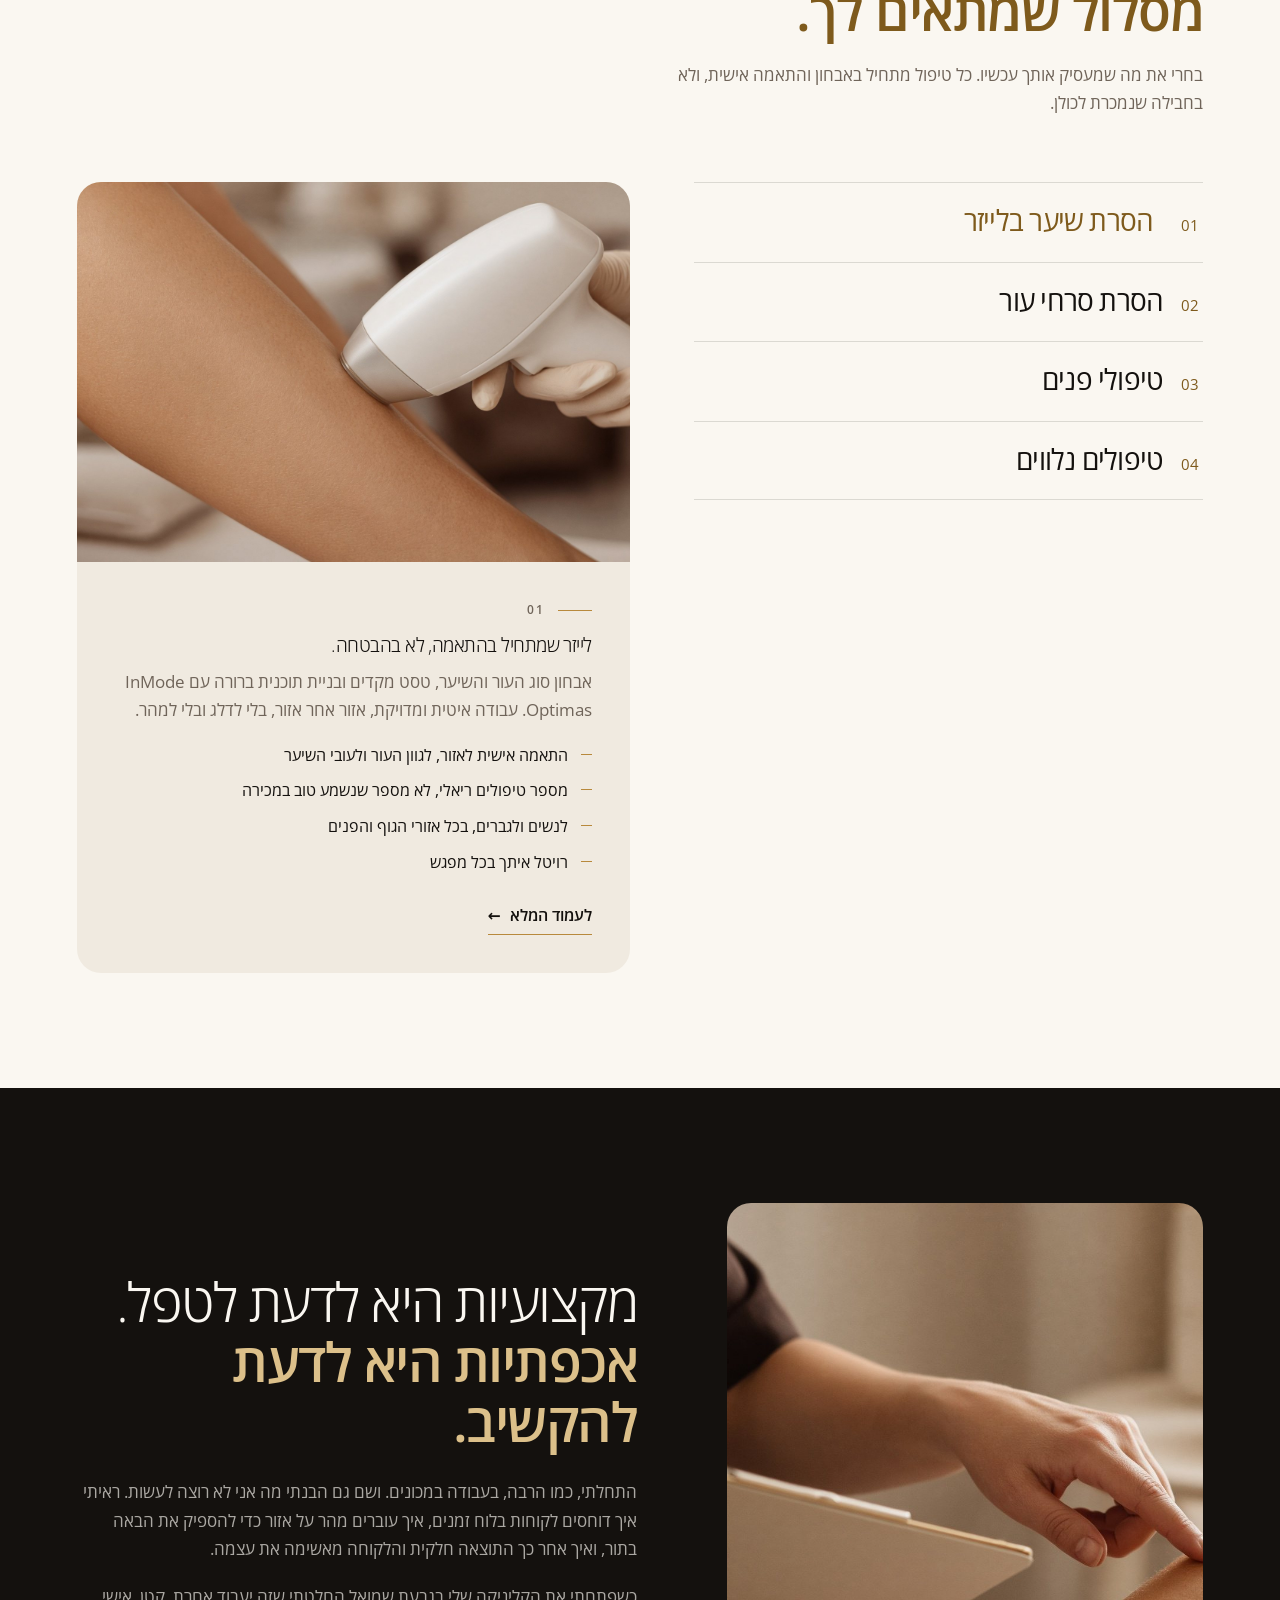
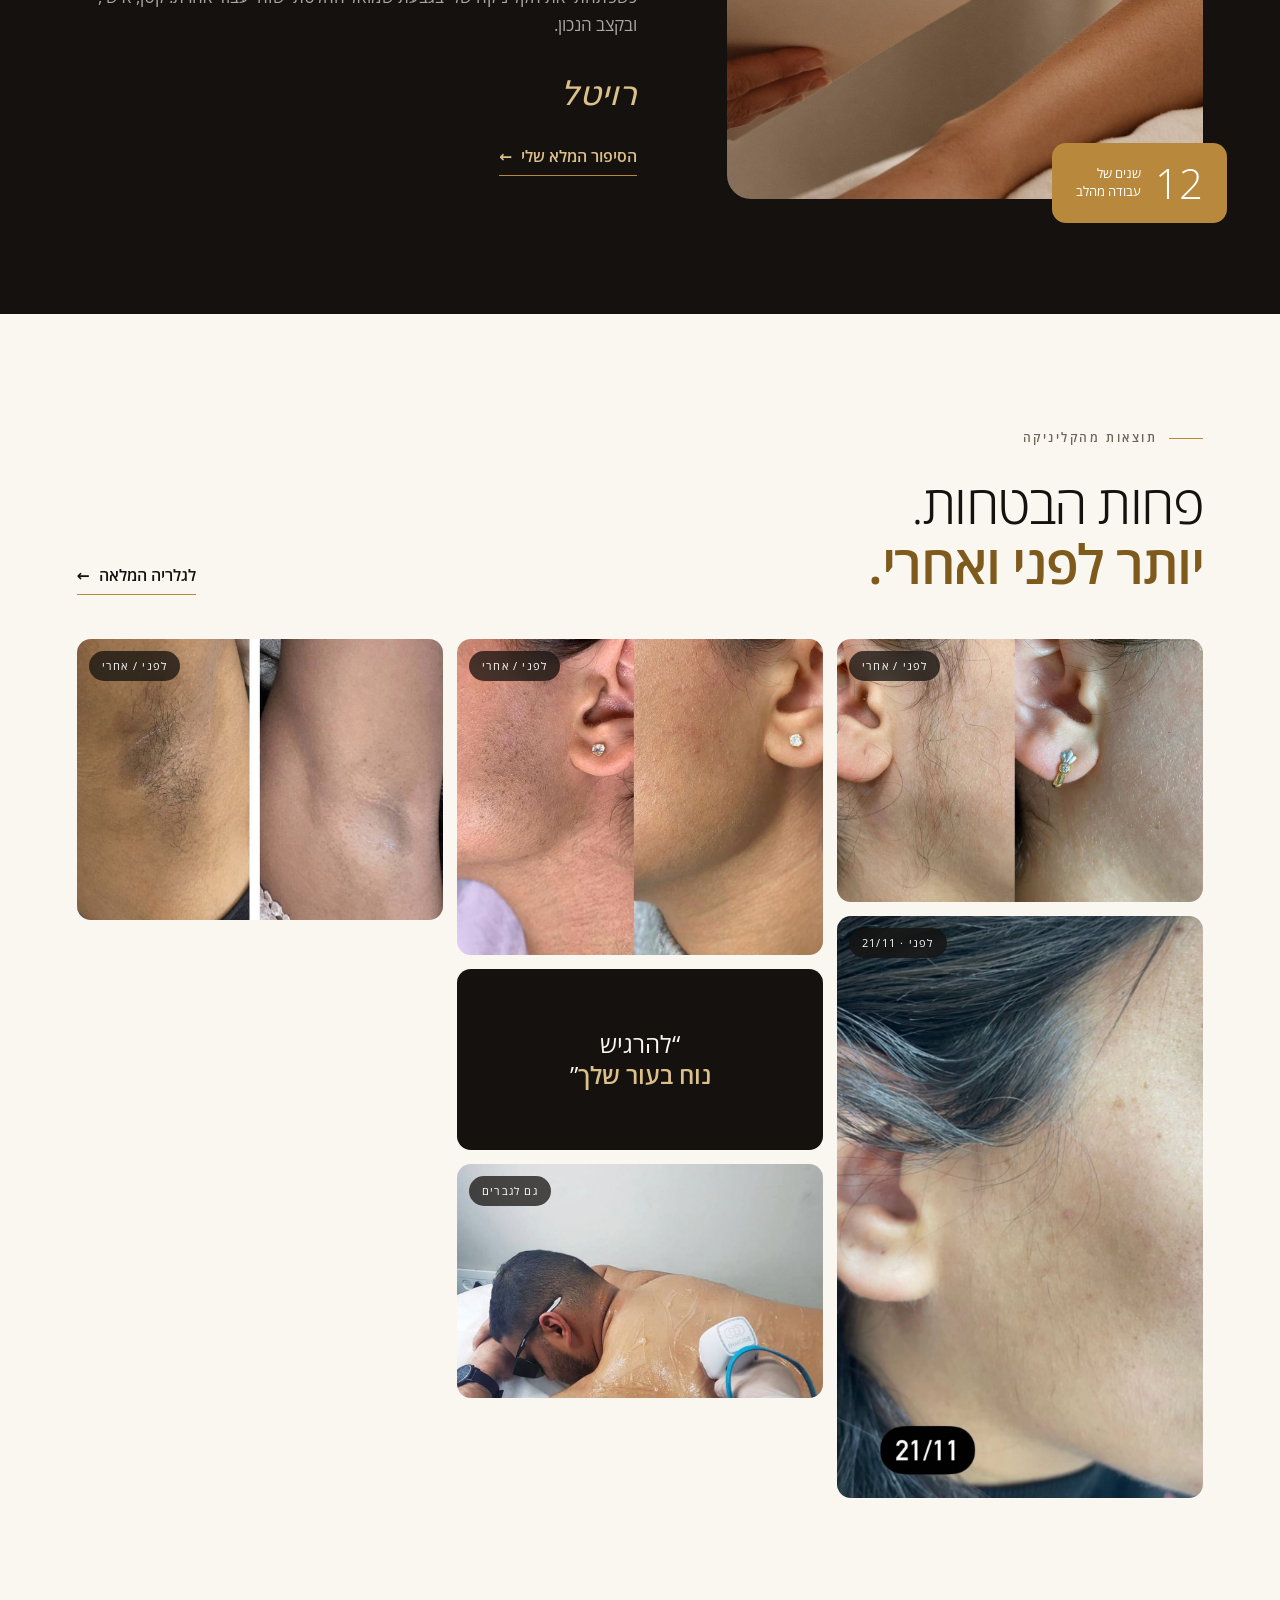
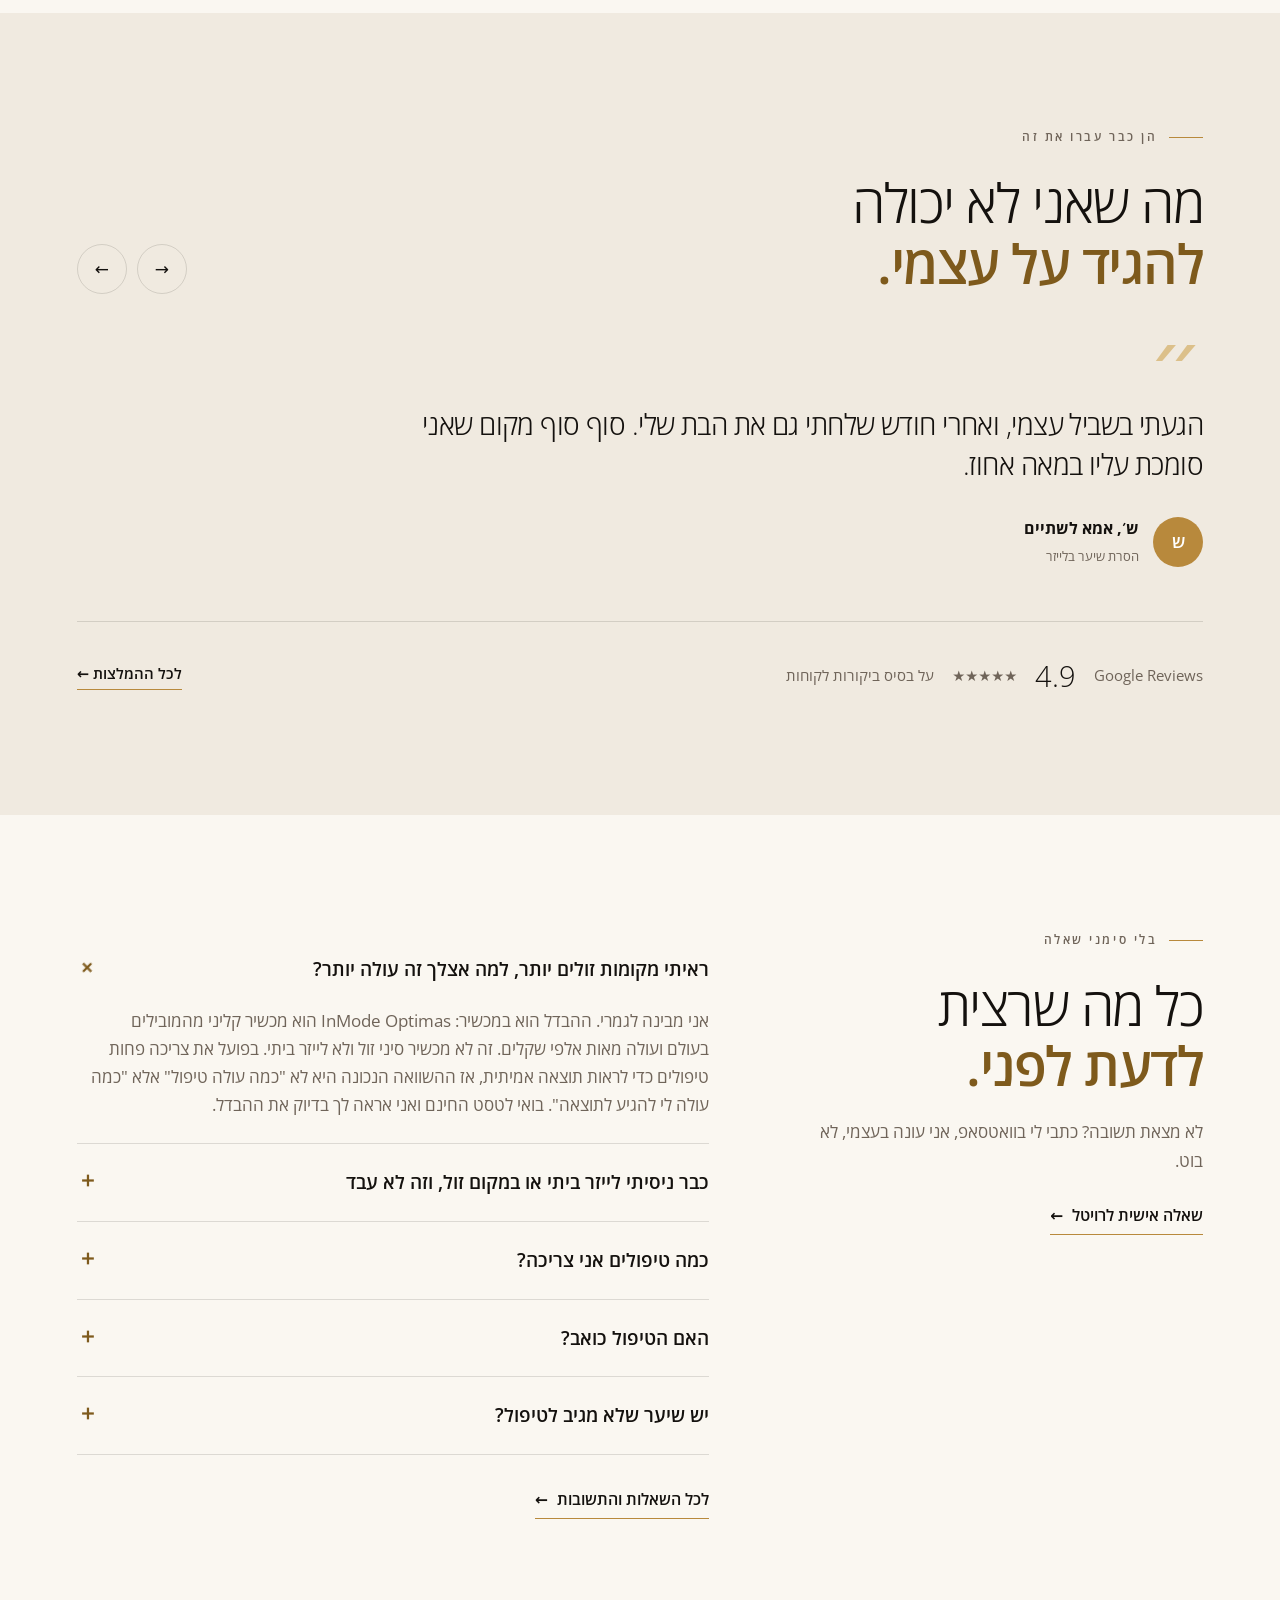
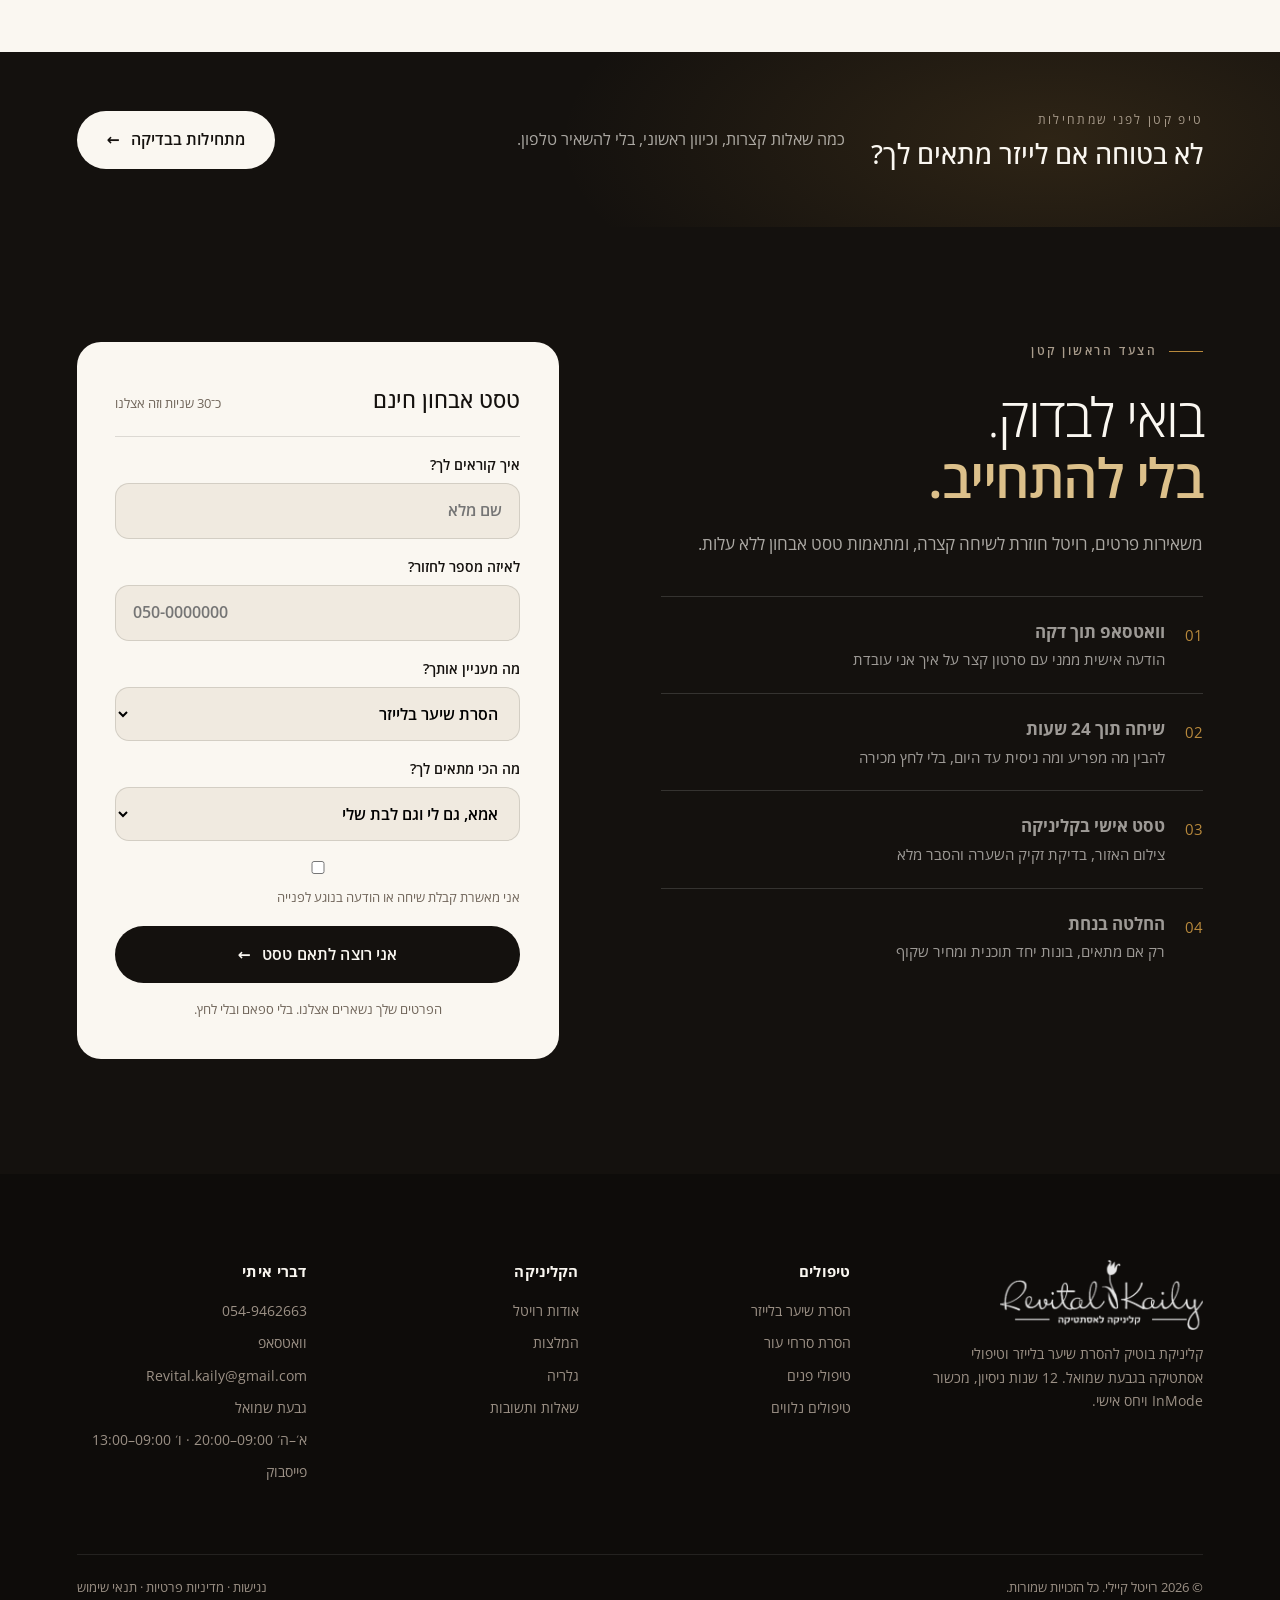
==== commit e5b5837a: "Stop cropping the client photographs, fix contrast, rework mobile The clinic's own photographs range" ====
--- a/index.html
+++ b/index.html
@@ -4,9 +4,9 @@
 <meta charset="utf-8">
 <meta name="viewport" content="width=device-width, initial-scale=1">
 <title>רויטל קיילי | הסרת שיער בלייזר בגבעת שמואל</title>
-<meta name="description" content="קליניקת בוטיק להסרת שיער בלייזר בגבעת שמואל. 12 שנות ניסיון, מכשור InMode Optimas ויחס אישי. טסט אבחון חינם — תראי בעצמך שזה עובד לפני שאת מתחייבת.">
+<meta name="description" content="קליניקת בוטיק להסרת שיער בלייזר בגבעת שמואל. 12 שנות ניסיון, מכשור InMode Optimas ויחס אישי. טסט אבחון חינם: תראי בעצמך שזה עובד לפני שאת מתחייבת.">
 <meta property="og:title" content="רויטל קיילי | הסרת שיער בלייזר בגבעת שמואל">
-<meta property="og:description" content="קליניקת בוטיק להסרת שיער בלייזר בגבעת שמואל. 12 שנות ניסיון, מכשור InMode Optimas ויחס אישי. טסט אבחון חינם — תראי בעצמך שזה עובד לפני שאת מתחייבת.">
+<meta property="og:description" content="קליניקת בוטיק להסרת שיער בלייזר בגבעת שמואל. 12 שנות ניסיון, מכשור InMode Optimas ויחס אישי. טסט אבחון חינם: תראי בעצמך שזה עובד לפני שאת מתחייבת.">
 <meta property="og:type" content="website">
 <link rel="icon" href="assets/logo.png" type="image/png">
 <link rel="preconnect" href="https://fonts.googleapis.com">
@@ -15,7 +15,7 @@
 <link rel="stylesheet" href="assets/site.css">
 <script type="application/ld+json">
 {"@context":"https://schema.org","@type":"HealthAndBeautyBusiness",
- "name":"רויטל קיילי — קליניקה לאסתטיקה",
+ "name":"רויטל קיילי, קליניקה לאסתטיקה",
  "description":"קליניקת בוטיק להסרת שיער בלייזר וטיפולי אסתטיקה בגבעת שמואל",
  "telephone":"+972-54-946-2663",
  "email":"Revital.kaily@gmail.com",
@@ -36,10 +36,10 @@
 <div class="beam" aria-hidden="true"><i></i></div>
 
 <header class="hdr">
-  <a class="logo" href="index.html" aria-label="רויטל קיילי — לעמוד הבית"><img src="assets/logo.png" alt="רויטל קיילי — קליניקה לאסתטיקה"></a>
+  <a class="logo" href="index.html" aria-label="רויטל קיילי, לעמוד הבית"><img src="assets/logo.png" alt="רויטל קיילי, קליניקה לאסתטיקה"></a>
   <nav class="nav" aria-label="ניווט ראשי">
       <a href="index.html" aria-current="page">עמוד הבית</a>
-      <div class="drop"><button aria-expanded="false">השירותים שלנו <span aria-hidden="true">⌄</span></button><div class="drop-m"><a href="laser.html">הסרת שיער בלייזר</a><a href="skin-tags.html">הסרת סרחי עור</a><a href="facials.html">טיפולי פנים</a><a href="treatments.html">טיפולים נלווים</a></div></div>
+      <div class="drop"><button aria-expanded="false">השירותים שלנו<svg class="chev" width="9" height="6" viewBox="0 0 9 6" fill="none" aria-hidden="true"><path d="M1 1L4.5 4.5L8 1" stroke="currentColor" stroke-width="1.3" stroke-linecap="round" stroke-linejoin="round"/></svg></button><div class="drop-m"><a href="laser.html">הסרת שיער בלייזר</a><a href="skin-tags.html">הסרת סרחי עור</a><a href="facials.html">טיפולי פנים</a><a href="treatments.html">טיפולים נלווים</a></div></div>
       <a href="about.html">אודות</a>
       <a href="testimonials.html">המלצות</a>
       <a href="faq.html">שאלות ותשובות</a>
@@ -107,7 +107,7 @@
 
 <section class="pillars">
   <article class="rv"><b>12</b><strong>שנות ניסיון</strong><p>ידע מקצועי שנבנה מטיפול לטיפול, לא מקורס.</p></article>
-  <article class="rv rv-d1"><b>◈</b><strong>מכשור InMode</strong><p>מכשיר קליני מהמובילים בעולם — לא לייזר ביתי.</p></article>
+  <article class="rv rv-d1"><b>◈</b><strong>מכשור InMode</strong><p>מכשיר קליני מהמובילים בעולם, לא לייזר ביתי.</p></article>
   <article class="rv rv-d2"><b>♡</b><strong>רויטל איתך</strong><p>אותה מטפלת מהטסט הראשון ועד הטיפול האחרון.</p></article>
   <article class="rv rv-d3"><b>✓</b><strong>הוכחה לפני התחייבות</strong><p>רואות שזה עובד לפני שמשלמות שקל.</p></article>
 </section>
@@ -116,7 +116,7 @@
   <div class="rv" style="max-width:680px;margin-bottom:clamp(44px,5vw,74px)">
     <p class="eyebrow">כל מה שהעור שלך צריך</p>
     <h2>לא עוד תפריט טיפולים.<br><em class="serif-it">מסלול שמתאים לך.</em></h2>
-    <p class="lead" style="margin-top:20px">בחרי את מה שמעסיק אותך עכשיו. כל טיפול מתחיל באבחון והתאמה אישית — ולא בחבילה שנמכרת לכולן.</p>
+    <p class="lead" style="margin-top:20px">בחרי את מה שמעסיק אותך עכשיו. כל טיפול מתחיל באבחון והתאמה אישית, ולא בחבילה שנמכרת לכולן.</p>
   </div>
   <div class="svc">
     <div class="svc-list rv" role="tablist" aria-label="סוגי טיפולים">
@@ -131,14 +131,14 @@
 
 <section class="section dark wrap about" id="about">
   <div class="about-fig wipe">
-    <div class="frame"><img src="assets/ed-consult.jpg" alt="אבחון אישי בקליניקה — בדיקת האזור לפני הטיפול" fetchpriority="high"></div>
+    <div class="frame"><img src="assets/ed-consult.jpg" alt="אבחון אישי בקליניקה, בדיקת האזור לפני הטיפול" fetchpriority="high"></div>
     <div class="stamp"><b>12</b><span>שנים של<br>עבודה מהלב</span></div>
   </div>
   <div>
     <p class="eyebrow on-dark rv">נעים להכיר, רויטל</p>
     <h2 class="rv rv-d1">מקצועיות היא לדעת לטפל.<br><em class="serif-it">אכפתיות היא לדעת להקשיב.</em></h2>
     <div class="rv rv-d2" style="margin-top:26px">
-      <p class="lead">התחלתי, כמו הרבה, בעבודה במכונים — ושם גם הבנתי מה אני לא רוצה לעשות. ראיתי איך דוחסים לקוחות בלוח זמנים, איך עוברים מהר על אזור כדי להספיק את הבאה בתור, ואיך אחר כך התוצאה חלקית והלקוחה מאשימה את עצמה.</p>
+      <p class="lead">התחלתי, כמו הרבה, בעבודה במכונים. ושם גם הבנתי מה אני לא רוצה לעשות. ראיתי איך דוחסים לקוחות בלוח זמנים, איך עוברים מהר על אזור כדי להספיק את הבאה בתור, ואיך אחר כך התוצאה חלקית והלקוחה מאשימה את עצמה.</p>
       <p class="lead">כשפתחתי את הקליניקה שלי בגבעת שמואל החלטתי שזה יעבוד אחרת. קטן, אישי, ובקצב הנכון.</p>
       <div class="sig">רויטל</div>
       <a class="link-u" href="about.html" style="color:var(--gold-lt)">הסיפור המלא שלי <span>←</span></a>
@@ -154,7 +154,7 @@
     </div>
     <a class="link-u" href="gallery.html">לגלריה המלאה <span>←</span></a>
   </div>
-  <div class="grid-g rv rv-d1"><div class="g-cell"><img src="assets/ba-jaw.jpg" alt="לפני ואחרי — הסרת שיער בלייזר בקו הלסת" loading="lazy"><span class="g-tag">לפני / אחרי</span></div><div class="g-cell tall"><img src="assets/ba-cheek-before.jpg" alt="לחי לפני סדרת טיפולי לייזר" loading="lazy"><span class="g-tag">לפני · 21/11</span></div><div class="g-cell"><img src="assets/ba-neck-face.jpg" alt="לפני ואחרי — צוואר ולחי" loading="lazy"><span class="g-tag">לפני / אחרי</span></div><div class="g-quote">“להרגיש<br><em class="serif-it">נוח בעור שלך</em>”</div><div class="g-cell"><img src="assets/laser-men-back.jpg" alt="טיפול הסרת שיער בלייזר בגב, בקליניקה" loading="lazy"><span class="g-tag">גם לגברים</span></div><div class="g-cell"><img src="assets/ba-armpit.jpg" alt="לפני ואחרי — בית שחי" loading="lazy"><span class="g-tag">לפני / אחרי</span></div></div>
+  <div class="grid-g rv rv-d1"><div class="g-cell"><img src="assets/ba-jaw.jpg" alt="לפני ואחרי: הסרת שיער בלייזר בקו הלסת" loading="lazy"><span class="g-tag">לפני / אחרי</span></div><div class="g-cell tall"><img src="assets/ba-cheek-before.jpg" alt="לחי לפני סדרת טיפולי לייזר" loading="lazy"><span class="g-tag">לפני · 21/11</span></div><div class="g-cell"><img src="assets/ba-neck-face.jpg" alt="לפני ואחרי: צוואר ולחי" loading="lazy"><span class="g-tag">לפני / אחרי</span></div><div class="g-quote">“להרגיש<br><em class="serif-it">נוח בעור שלך</em>”</div><div class="g-cell"><img src="assets/laser-men-back.jpg" alt="טיפול הסרת שיער בלייזר בגב, בקליניקה" loading="lazy"><span class="g-tag">גם לגברים</span></div><div class="g-cell"><img src="assets/ba-armpit.jpg" alt="לפני ואחרי: בית שחי" loading="lazy"><span class="g-tag">לפני / אחרי</span></div></div>
 </section>
 
 <section class="section sand wrap" id="stories">
@@ -177,17 +177,17 @@
   <div class="rv">
     <p class="eyebrow">בלי סימני שאלה</p>
     <h2>כל מה שרצית<br><em class="serif-it">לדעת לפני.</em></h2>
-    <p class="lead" style="margin:22px 0 26px">לא מצאת תשובה? כתבי לי בוואטסאפ — אני עונה בעצמי, לא בוט.</p>
+    <p class="lead" style="margin:22px 0 26px">לא מצאת תשובה? כתבי לי בוואטסאפ, אני עונה בעצמי, לא בוט.</p>
     <a class="link-u" href="https://wa.me/972549462663">שאלה אישית לרויטל <span>←</span></a>
   </div>
-  <div class="acc rv rv-d1"><details open><summary>ראיתי מקומות זולים יותר — למה אצלך זה עולה יותר?<i>＋</i></summary><p>אני מבינה לגמרי. ההבדל הוא במכשיר: InMode Optimas הוא מכשיר קליני מהמובילים בעולם ועולה מאות אלפי שקלים — זה לא מכשיר סיני זול ולא לייזר ביתי. בפועל את צריכה פחות טיפולים כדי לראות תוצאה אמיתית, אז ההשוואה הנכונה היא לא &quot;כמה עולה טיפול&quot; אלא &quot;כמה עולה לי להגיע לתוצאה&quot;. בואי לטסט החינם ואני אראה לך בדיוק את ההבדל.</p></details><details><summary>כבר ניסיתי לייזר ביתי או במקום זול, וזה לא עבד<i>＋</i></summary><p>זו בדיוק הסיבה שאת פה. הרבה מהלקוחות שלי הגיעו אחרי שניסו ולא ראו תוצאה — הבעיה לא הייתה בהן, אלא במכשור שלא היה חזק מספיק. בואי לטסט ותראי בעצמך, על הזקיק שלך, שזה מתנהג אחרת.</p></details><details><summary>כמה טיפולים אני צריכה?<i>＋</i></summary><p>תלוי באזור, בסוג השיער ובעור. סדרה סטנדרטית היא בדרך כלל בסביבות 10 טיפולים, במרווחים של 4-6 שבועות. בטסט אני בודקת את זקיק השערה ונותנת לך מספר ריאלי — לא מספר שנשמע טוב במכירה.</p></details><details><summary>האם הטיפול כואב?<i>＋</i></summary><p>תחושת עקצוץ קלה שנמשכת רגע. המכשיר עובד עם מנגנון קירור, ואני עוברת לאט ומווסתת את העוצמה לפי מה שנוח לך — אפשר לעצור ולהתאים בכל שלב. רוב הלקוחות מופתעות לטובה.</p></details><details><summary>יש שיער שלא מגיב לטיפול?<i>＋</i></summary><p>כן — שיער בהיר, בלונדיני, ג׳ינג׳י או לבן לא מגיב טוב ללייזר, כי אין בו מספיק פיגמנט שהלייזר יכול לפעול עליו. אני מעדיפה להגיד לך את זה מראש מאשר לקחת ממך כסף על משהו שלא יעבוד.</p></details>
+  <div class="acc rv rv-d1"><details open><summary>ראיתי מקומות זולים יותר, למה אצלך זה עולה יותר?<i>＋</i></summary><p>אני מבינה לגמרי. ההבדל הוא במכשיר: InMode Optimas הוא מכשיר קליני מהמובילים בעולם ועולה מאות אלפי שקלים. זה לא מכשיר סיני זול ולא לייזר ביתי. בפועל את צריכה פחות טיפולים כדי לראות תוצאה אמיתית, אז ההשוואה הנכונה היא לא &quot;כמה עולה טיפול&quot; אלא &quot;כמה עולה לי להגיע לתוצאה&quot;. בואי לטסט החינם ואני אראה לך בדיוק את ההבדל.</p></details><details><summary>כבר ניסיתי לייזר ביתי או במקום זול, וזה לא עבד<i>＋</i></summary><p>זו בדיוק הסיבה שאת פה. הרבה מהלקוחות שלי הגיעו אחרי שניסו ולא ראו תוצאה. הבעיה לא הייתה בהן, אלא במכשור שלא היה חזק מספיק. בואי לטסט ותראי בעצמך, על הזקיק שלך, שזה מתנהג אחרת.</p></details><details><summary>כמה טיפולים אני צריכה?<i>＋</i></summary><p>תלוי באזור, בסוג השיער ובעור. סדרה סטנדרטית היא בדרך כלל בסביבות 10 טיפולים, במרווחים של 4-6 שבועות. בטסט אני בודקת את זקיק השערה ונותנת לך מספר ריאלי, ולא מספר שנשמע טוב במכירה.</p></details><details><summary>האם הטיפול כואב?<i>＋</i></summary><p>תחושת עקצוץ קלה שנמשכת רגע. המכשיר עובד עם מנגנון קירור, ואני עוברת לאט ומווסתת את העוצמה לפי מה שנוח לך, אפשר לעצור ולהתאים בכל שלב. רוב הלקוחות מופתעות לטובה.</p></details><details><summary>יש שיער שלא מגיב לטיפול?<i>＋</i></summary><p>כן, שיער בהיר, בלונדיני, ג׳ינג׳י או לבן לא מגיב טוב ללייזר, כי אין בו מספיק פיגמנט שהלייזר יכול לפעול עליו. אני מעדיפה להגיד לך את זה מראש מאשר לקחת ממך כסף על משהו שלא יעבוד.</p></details>
     <p style="margin-top:30px"><a class="link-u" href="faq.html">לכל השאלות והתשובות <span>←</span></a></p>
   </div>
 </section>
 
 <section class="band">
   <div><small>טיפ קטן לפני שמתחילות</small><br><strong>לא בטוחה אם לייזר מתאים לך?</strong></div>
-  <span>כמה שאלות קצרות, וכיוון ראשוני — בלי להשאיר טלפון.</span>
+  <span>כמה שאלות קצרות, וכיוון ראשוני, בלי להשאיר טלפון.</span>
   <button class="btn btn-light open-bot"><span>מתחילות בבדיקה</span><span class="arw">←</span></button>
 </section>
 
@@ -198,9 +198,9 @@
     <p class="lead rv rv-d2" style="margin:22px 0 38px">משאירות פרטים, רויטל חוזרת לשיחה קצרה, ומתאמות טסט אבחון ללא עלות.</p>
     <div class="rv rv-d3">
       <div class="step"><em>01</em><p><strong>וואטסאפ תוך דקה</strong>הודעה אישית ממני עם סרטון קצר על איך אני עובדת</p></div>
-      <div class="step"><em>02</em><p><strong>שיחה תוך 24 שעות</strong>להבין מה מפריע ומה ניסית עד היום — בלי לחץ מכירה</p></div>
+      <div class="step"><em>02</em><p><strong>שיחה תוך 24 שעות</strong>להבין מה מפריע ומה ניסית עד היום, בלי לחץ מכירה</p></div>
       <div class="step"><em>03</em><p><strong>טסט אישי בקליניקה</strong>צילום האזור, בדיקת זקיק השערה והסבר מלא</p></div>
-      <div class="step"><em>04</em><p><strong>החלטה בנחת</strong>רק אם מתאים — בונות יחד תוכנית ומחיר שקוף</p></div>
+      <div class="step"><em>04</em><p><strong>החלטה בנחת</strong>רק אם מתאים, בונות יחד תוכנית ומחיר שקוף</p></div>
     </div>
   </div>
   <form class="form rv rv-d1">
@@ -211,7 +211,7 @@
     <option>הסרת שיער בלייזר</option><option>הסרת סרחי עור</option><option>טיפולי פנים</option>
     <option>טיפולים נלווים</option><option>עדיין לא בטוחה</option></select></label>
   <label>מה הכי מתאים לך?<select name="segment">
-    <option>אמא — גם לי וגם לבת שלי</option><option>לפני חתונה</option><option>לפני גיוס או לימודים</option>
+    <option>אמא, גם לי וגם לבת שלי</option><option>לפני חתונה</option><option>לפני גיוס או לימודים</option>
     <option>ניסיתי לייזר בעבר ולא עבד</option><option>פשוט נמאס לי לגלח</option><option>אני גבר</option></select></label>
   <label class="chk"><input type="checkbox" required><span>אני מאשרת קבלת שיחה או הודעה בנוגע לפנייה</span></label>
   <button class="btn" type="submit" style="justify-content:center"><span>אני רוצה לתאם טסט</span><span class="arw">←</span></button>
@@ -224,7 +224,7 @@
 
 <footer class="ftr">
   <div class="ftr-logo">
-    <img src="assets/logo.png" alt="רויטל קיילי — קליניקה לאסתטיקה">
+    <img src="assets/logo.png" alt="רויטל קיילי, קליניקה לאסתטיקה">
     <p style="margin:0;max-width:34ch">קליניקת בוטיק להסרת שיער בלייזר וטיפולי אסתטיקה בגבעת שמואל. 12 שנות ניסיון, מכשור InMode ויחס אישי.</p>
   </div>
   <div><strong>טיפולים</strong>
--- a/assets/site.css
+++ b/assets/site.css
@@ -10,7 +10,8 @@
   --ivory:#FAF7F1;        /* נייר */
   --sand:#F0EAE0;         /* משטח משני */
   --sand-deep:#E4DACB;
-  --gold:#B8893C;         /* זהב הלוגו */
+  --gold:#B8893C;         /* זהב הלוגו: קווים, מסגרות ומילויים */
+  --gold-ink:#7E5A1C;     /* זהב לטקסט על רקע בהיר: יחס ניגודיות 5.8:1 */
   --gold-lt:#DCC08A;
   --gold-glow:rgba(184,137,60,.16);
   --muted:#6F6459;
@@ -48,8 +49,8 @@
 h3{font-size:clamp(21px,2.2vw,32px)}
 h4{font-size:clamp(18px,1.5vw,22px)}
 p{margin:0 0 1.1em;max-width:62ch}
-em{font-style:normal;color:var(--gold)}
-.serif-it{font-family:var(--display);font-style:normal;font-weight:600;color:var(--gold)}
+em{font-style:normal;color:var(--gold-ink)}
+.serif-it{font-family:var(--display);font-style:normal;font-weight:600;color:var(--gold-ink)}
 
 .eyebrow{
   display:flex;align-items:center;gap:12px;margin:0 0 26px;
@@ -65,6 +66,7 @@
 .section{padding-block:clamp(76px,9vw,142px)}
 .dark{background:var(--ink);color:var(--ivory)}
 .dark h1,.dark h2,.dark h3{color:var(--ivory)}
+.dark em,.dark .serif-it,.sc-mid em,.sc-mid .serif-it,.band em,.g-quote em{color:var(--gold-lt)}
 .sand{background:var(--sand)}
 .rule{height:1px;background:var(--line);border:0;margin:0}
 .dark .rule{background:var(--line-lt)}
@@ -83,7 +85,7 @@
 }
 .btn:hover::after{transform:translateY(0)}
 .btn:hover{transform:translateY(-2px)}
-.btn>*{position:relative;z-index:1}
+.btn>*{position:relative;z-index:1;color:inherit;font-size:inherit;opacity:1}
 .btn .arw{transition:transform .4s var(--ease)}
 .btn:hover .arw{transform:translateX(-5px)}
 .btn-light{--bg:var(--ivory);--fg:var(--ink)}
@@ -91,7 +93,7 @@
 .btn-ghost:hover{--fg:var(--ivory)}
 .dark .btn-ghost{--fg:var(--ivory);border-color:var(--line-lt)}
 .link-u{display:inline-flex;align-items:center;gap:9px;font-weight:600;font-size:15.5px;padding-bottom:5px;border-bottom:1px solid var(--gold);transition:gap .3s var(--ease)}
-.link-u:hover{gap:15px;color:var(--gold)}
+.link-u:hover{gap:15px;color:var(--gold-ink)}
 
 /* ---------- כותרת עליונה ---------- */
 .hdr{
@@ -106,10 +108,12 @@
 .hdr.stuck .logo img{height:40px}
 .logo:hover img{opacity:.7}
 .nav{display:flex;align-items:center;justify-content:center;gap:clamp(6px,1.5vw,26px);font-size:15px;font-weight:500}
-.nav>a,.drop>button{position:relative;padding:9px 3px;display:flex;align-items:center;gap:6px;white-space:nowrap}
+.nav>a,.drop>button{position:relative;padding:12px 4px;min-height:44px;display:flex;align-items:center;gap:7px;white-space:nowrap}
+.chev{flex:none;opacity:.55;transition:transform .3s var(--ease),opacity .3s}
+.drop:hover .chev,.drop:focus-within .chev{transform:rotate(180deg);opacity:1;color:var(--gold-ink)}
 .nav>a::after{content:"";position:absolute;bottom:3px;right:0;width:0;height:1px;background:var(--gold);transition:width .35s var(--ease)}
 .nav>a:hover::after,.nav>a[aria-current]::after{width:100%}
-.nav>a[aria-current]{color:var(--gold)}
+.nav>a[aria-current]{color:var(--gold-ink)}
 .drop{position:relative}
 .drop-m{
   position:absolute;top:100%;right:0;min-width:212px;padding:9px;
@@ -119,7 +123,7 @@
 }
 .drop:hover .drop-m,.drop:focus-within .drop-m{opacity:1;visibility:visible;transform:none}
 .drop-m a{display:block;padding:10px 14px;border-radius:9px;font-size:14.5px}
-.drop-m a:hover{background:var(--sand);color:var(--gold)}
+.drop-m a:hover{background:var(--sand);color:var(--gold-ink)}
 .burger{display:none;width:44px;height:44px;border:1px solid var(--line);border-radius:11px;flex-direction:column;align-items:center;justify-content:center;gap:5px}
 .burger span{width:18px;height:1.6px;background:var(--ink);transition:.35s var(--ease)}
 .burger[aria-expanded="true"] span:first-child{transform:translateY(3.3px) rotate(45deg)}
@@ -195,7 +199,7 @@
 .hero-fig img{width:100%;height:100%;object-fit:cover}
 .tag-card{position:absolute;z-index:6;bottom:34px;right:-30px;background:var(--ivory);border-radius:var(--r-md);padding:19px 23px;max-width:214px;
   box-shadow:0 24px 56px rgba(20,17,14,.14);border:1px solid var(--line)}
-.tag-card small{display:block;font-size:10.5px;letter-spacing:.2em;color:var(--gold);font-weight:700;margin-bottom:8px}
+.tag-card small{display:block;font-size:10.5px;letter-spacing:.2em;color:var(--gold-ink);font-weight:700;margin-bottom:8px}
 .tag-card strong{display:block;font-family:var(--display);font-size:21px;font-weight:500;line-height:1.15}
 .tag-card span{display:block;color:var(--muted);font-size:13.5px;margin-top:5px}
 .ring{position:absolute;z-index:5;border:1px solid var(--line);border-radius:50%;pointer-events:none}
@@ -213,7 +217,7 @@
 /* ---------- סרגל ערכים ---------- */
 .pillars{display:grid;grid-template-columns:repeat(4,1fr);gap:1px;background:var(--line)}
 .pillars>article{background:var(--ivory);padding:34px clamp(18px,2vw,32px)}
-.pillars b{font-family:var(--num);font-size:34px;font-variant-numeric:tabular-nums;font-weight:300;color:var(--gold);display:block;line-height:1;margin-bottom:14px}
+.pillars b{font-family:var(--num);font-size:34px;font-variant-numeric:tabular-nums;font-weight:300;color:var(--gold-ink);display:block;line-height:1;margin-bottom:14px}
 .pillars strong{display:block;font-family:var(--display);font-size:19px;font-weight:500;margin-bottom:6px}
 .pillars p{font-size:14px;color:var(--muted);margin:0}
 
@@ -222,9 +226,9 @@
 .svc-list{display:grid;gap:2px;position:sticky;top:120px}
 .svc-item{border-top:1px solid var(--line);padding:22px 4px;display:flex;align-items:baseline;gap:18px;text-align:right;width:100%;transition:.35s var(--ease)}
 .svc-item:last-child{border-bottom:1px solid var(--line)}
-.svc-item em{font-family:var(--num);font-size:15px;color:var(--gold);flex:none;transition:.35s var(--ease)}
+.svc-item em{font-family:var(--num);font-size:15px;color:var(--gold-ink);flex:none;transition:.35s var(--ease)}
 .svc-item h3{font-weight:400;transition:.35s var(--ease)}
-.svc-item[aria-selected="true"] h3{color:var(--gold);padding-inline-start:10px}
+.svc-item[aria-selected="true"] h3{color:var(--gold-ink);padding-inline-start:10px}
 .svc-item:hover h3{padding-inline-start:10px}
 .svc-panel{border-radius:var(--r-lg);overflow:hidden;background:var(--sand);position:relative}
 .svc-panel .frame{aspect-ratio:16/11;position:relative;background:var(--sand-deep);overflow:hidden}
@@ -234,6 +238,11 @@
 .svc-body ul{list-style:none;margin:0 0 26px;padding:0;display:grid;gap:10px}
 .svc-body li{padding-inline-start:24px;position:relative;font-size:15.5px}
 .svc-body li::before{content:"";position:absolute;inset-inline-start:0;top:11px;width:11px;height:1px;background:var(--gold)}
+
+/* מסגרת לתמונה תיעודית — מוצגת במלואה על רקע ניטרלי */
+.frame.doc{aspect-ratio:auto;background:transparent;display:block;max-width:min(100%,420px);margin-inline:auto}
+.frame.doc img{position:static;width:100%;height:auto;display:block;object-fit:fill;max-height:none}
+.svc-panel .frame.doc{aspect-ratio:auto;max-width:min(100%,460px);margin:clamp(20px,3vw,36px) auto 0}
 
 /* ---------- אודות ---------- */
 .about{display:grid;grid-template-columns:.85fr 1fr;gap:clamp(48px,7vw,124px);align-items:center}
@@ -247,15 +256,20 @@
 .sig{font-family:Georgia,serif;font-style:italic;font-size:34px;color:var(--gold-lt);margin:26px 0 20px}
 
 /* ---------- תוצאות / גלריה ---------- */
-.grid-g{display:grid;grid-template-columns:repeat(4,1fr);grid-auto-rows:224px;gap:14px}
-.g-cell{border-radius:var(--r-md);overflow:hidden;position:relative;background:var(--sand-deep)}
-.g-cell.tall{grid-row:span 2}
-.g-cell img{width:100%;height:100%;object-fit:cover;transition:transform 1.1s var(--ease)}
-.g-cell:hover img{transform:scale(1.045)}
-.g-tag{position:absolute;top:12px;inset-inline-end:12px;background:rgba(20,17,14,.74);color:#fff;font-size:11px;letter-spacing:.11em;
-  padding:6px 13px;border-radius:999px;backdrop-filter:blur(6px)}
-.g-quote{border-radius:var(--r-md);background:var(--ink);color:var(--ivory);display:grid;place-content:center;text-align:center;
-  padding:30px;font-family:var(--display);font-size:clamp(20px,1.9vw,29px);line-height:1.25}
+/* פריסת עמודות: כל תמונה שומרת על היחס הטבעי שלה, בלי חיתוך.
+   התמונות התיעודיות של הלקוחות נעות בין יחס 0.46 ל-3.15 —
+   כל מסגרת ביחס קבוע הייתה חותכת חלק מהן. */
+.grid-g{column-count:3;column-gap:14px}
+.g-cell{break-inside:avoid;margin-bottom:14px;border-radius:var(--r-md);overflow:hidden;position:relative;
+  background:var(--sand-deep);display:block}
+.g-cell img{width:100%;height:auto;display:block;transition:transform 1.1s var(--ease)}
+.g-cell:hover img{transform:scale(1.035)}
+.g-tag,.ba-tag{position:absolute;top:12px;inset-inline-end:12px;background:rgba(20,17,14,.74);color:#fff;font-size:11px;
+  letter-spacing:.11em;padding:6px 13px;border-radius:999px;backdrop-filter:blur(6px);z-index:2}
+.g-quote{break-inside:avoid;margin-bottom:14px;border-radius:var(--r-md);background:var(--ink);color:var(--ivory);
+  text-align:center;padding:60px 30px;font-family:var(--display);font-size:clamp(20px,1.9vw,29px);line-height:1.25}
+@media(max-width:1100px){.grid-g{column-count:2}}
+@media(max-width:620px){.grid-g{column-count:1}}
 
 /* ---------- עדויות ---------- */
 .story{display:none;max-width:840px}
@@ -270,9 +284,13 @@
 .ctrls{display:flex;gap:10px}
 .ctrls button{width:50px;height:50px;border:1px solid var(--line);border-radius:50%;display:grid;place-items:center;font-size:17px;transition:.3s var(--ease)}
 .ctrls button:hover{background:var(--ink);color:var(--ivory);border-color:var(--ink)}
-.wa-grid{display:grid;grid-template-columns:repeat(3,1fr);gap:15px}
-.wa-grid figure{margin:0;border:1px solid var(--line);border-radius:var(--r-md);overflow:hidden;max-height:322px;background:var(--sand)}
-.wa-grid img{width:100%;height:100%;object-fit:cover;object-position:top}
+/* צילומי מסך הם טקסט — חיתוך שלהם קוטע מילים, ולכן הם מוצגים במלואם */
+.wa-grid{column-count:3;column-gap:15px}
+.wa-grid figure{break-inside:avoid;margin:0 0 15px;border:1px solid var(--line);border-radius:var(--r-md);
+  overflow:hidden;background:var(--sand)}
+.wa-grid img{width:100%;height:auto;display:block}
+@media(max-width:1100px){.wa-grid{column-count:2}}
+@media(max-width:620px){.wa-grid{column-count:1}}
 .ribbon{display:flex;flex-wrap:wrap;align-items:center;gap:18px;padding-top:30px;margin-top:52px;border-top:1px solid var(--line);font-size:14.5px;color:var(--muted)}
 .ribbon b{font-family:var(--num);font-size:29px;font-variant-numeric:tabular-nums;font-weight:300;color:var(--ink)}
 .ribbon a{margin-inline-start:auto;font-weight:600;color:var(--ink);border-bottom:1px solid var(--gold);padding-bottom:3px}
@@ -283,7 +301,7 @@
 .acc summary{list-style:none;cursor:pointer;display:flex;justify-content:space-between;align-items:flex-start;gap:22px;
   padding:23px 0;font-family:var(--display);font-size:clamp(17px,1.45vw,20.5px);font-weight:600}
 .acc summary::-webkit-details-marker{display:none}
-.acc summary i{font-style:normal;color:var(--gold);font-size:21px;flex:none;line-height:1.2;transition:transform .35s var(--ease)}
+.acc summary i{font-style:normal;color:var(--gold-ink);font-size:21px;flex:none;line-height:1.2;transition:transform .35s var(--ease)}
 .acc details[open] summary i{transform:rotate(45deg)}
 .acc details>p{color:var(--muted);padding-bottom:24px;margin:0}
 .dark .acc details{border-color:var(--line-lt)}
@@ -296,7 +314,7 @@
 .band>*{position:relative}
 .band small{font-size:11.5px;letter-spacing:.2em;color:var(--muted-dk)}
 .band strong{font-family:var(--display);font-size:clamp(21px,2.1vw,31px);font-weight:500}
-.band span{color:rgba(250,247,241,.66);font-size:15.5px}
+.band>span{color:rgba(250,247,241,.66);font-size:15.5px}
 .band .btn{margin-inline-start:auto}
 
 /* ---------- צור קשר ---------- */
@@ -380,7 +398,7 @@
 /* ---------- כותרת עמוד פנימי ---------- */
 .phead{padding-block:clamp(52px,6vw,92px) clamp(40px,5vw,68px);border-bottom:1px solid var(--line)}
 .crumb{font-size:13px;color:var(--muted);margin-bottom:22px}
-.crumb a:hover{color:var(--gold)}
+.crumb a:hover{color:var(--gold-ink)}
 .phead h1{max-width:16ch;margin-bottom:22px}
 .two{display:grid;grid-template-columns:1fr 1fr;gap:clamp(34px,5vw,80px)}
 .prose h3{margin:44px 0 15px}
@@ -402,10 +420,8 @@
   .hdr{grid-template-columns:1fr auto auto}
   .hdr .btn{display:none}
   .pillars{grid-template-columns:1fr 1fr}
-  .grid-g{grid-template-columns:1fr 1fr}
   .contact,.svc{grid-template-columns:1fr;gap:44px}
   .svc-list{position:static}
-  .wa-grid{grid-template-columns:1fr 1fr}
 }
 @media(max-width:760px){
   body{padding-bottom:54px;font-size:16.5px}
@@ -419,8 +435,6 @@
   .ring{display:none}
   .pillars{grid-template-columns:1fr}
   .stamp{inset-inline-start:auto;inset-inline-end:-12px;bottom:-20px}
-  .grid-g{grid-template-columns:1fr;grid-auto-rows:210px}
-  .g-cell.tall{grid-row:span 1}
   .band{display:block;text-align:center}
   .band .btn{margin:18px auto 0}
   .ftr{grid-template-columns:1fr 1fr}
@@ -500,19 +514,24 @@
 .sc-hint span{animation:float 2.4s ease-in-out infinite}
 
 @media(max-width:760px){
+  /* מובייל: פאנל אחד במסך מלא. המילה המתחלפת הופכת לכותרת-על מעל המסר,
+     במקום להתרוצץ בתחתית, כך שהמבנה נשמר וההיררכיה ברורה. */
   .sc-wrap{height:auto}
   .sc{position:relative;top:0;grid-template-columns:1fr;height:auto;min-height:0}
   .sc-half-l{display:none}
-  .sc-half-r{min-height:86svh}
-  .sc-half-r .sc-word{top:auto;bottom:clamp(84px,14vw,120px);text-align:center;font-size:clamp(24px,7vw,34px)}
-  .sc-mid{padding:24px 22px 150px;gap:15px}
-  .sc-mid .eyebrow{flex-wrap:wrap;row-gap:6px;text-align:center}
-  .sc-mid h1{max-width:100%;font-size:clamp(25px,7vw,34px)}
-  .sc-card{width:clamp(140px,42vw,190px)}
+  .sc-half-r{min-height:calc(100svh - 66px)}
+  .sc-half-r .sc-word{top:92px;bottom:auto;text-align:center;
+    font-size:12.5px;letter-spacing:.26em;font-weight:600;color:var(--gold-lt);
+    text-shadow:0 2px 22px rgba(10,9,8,.85)}
+  .sc-word .ch{transform:translateY(100%)}
+  .sc-mid{inset:66px 0 0;padding:44px 22px 128px;gap:18px;align-content:center}
+  .sc-mid .eyebrow{display:none}
+  .sc-mid h1{max-width:100%;font-size:clamp(27px,7.6vw,36px);line-height:1.16}
+  .sc-card{width:min(58vw,232px);border-radius:20px}
   .sc-ring{display:none}
-  .sc-cta{flex-direction:column;align-items:stretch;width:100%;max-width:300px}
-  .sc-cta .btn{justify-content:center;width:100%}
-  .sc-nav{inset-inline-start:22px;inset-inline-end:auto;bottom:18px}
+  .sc-cta{flex-direction:column;align-items:stretch;width:100%;max-width:300px;gap:10px}
+  .sc-cta .btn{justify-content:center;width:100%;padding:15px 22px}
+  .sc-nav{inset-inline:0;bottom:86px;justify-content:center}
   .sc-hint{display:none}
 }
 @media(prefers-reduced-motion:reduce){.sc-wrap{height:auto}.sc{position:relative}}
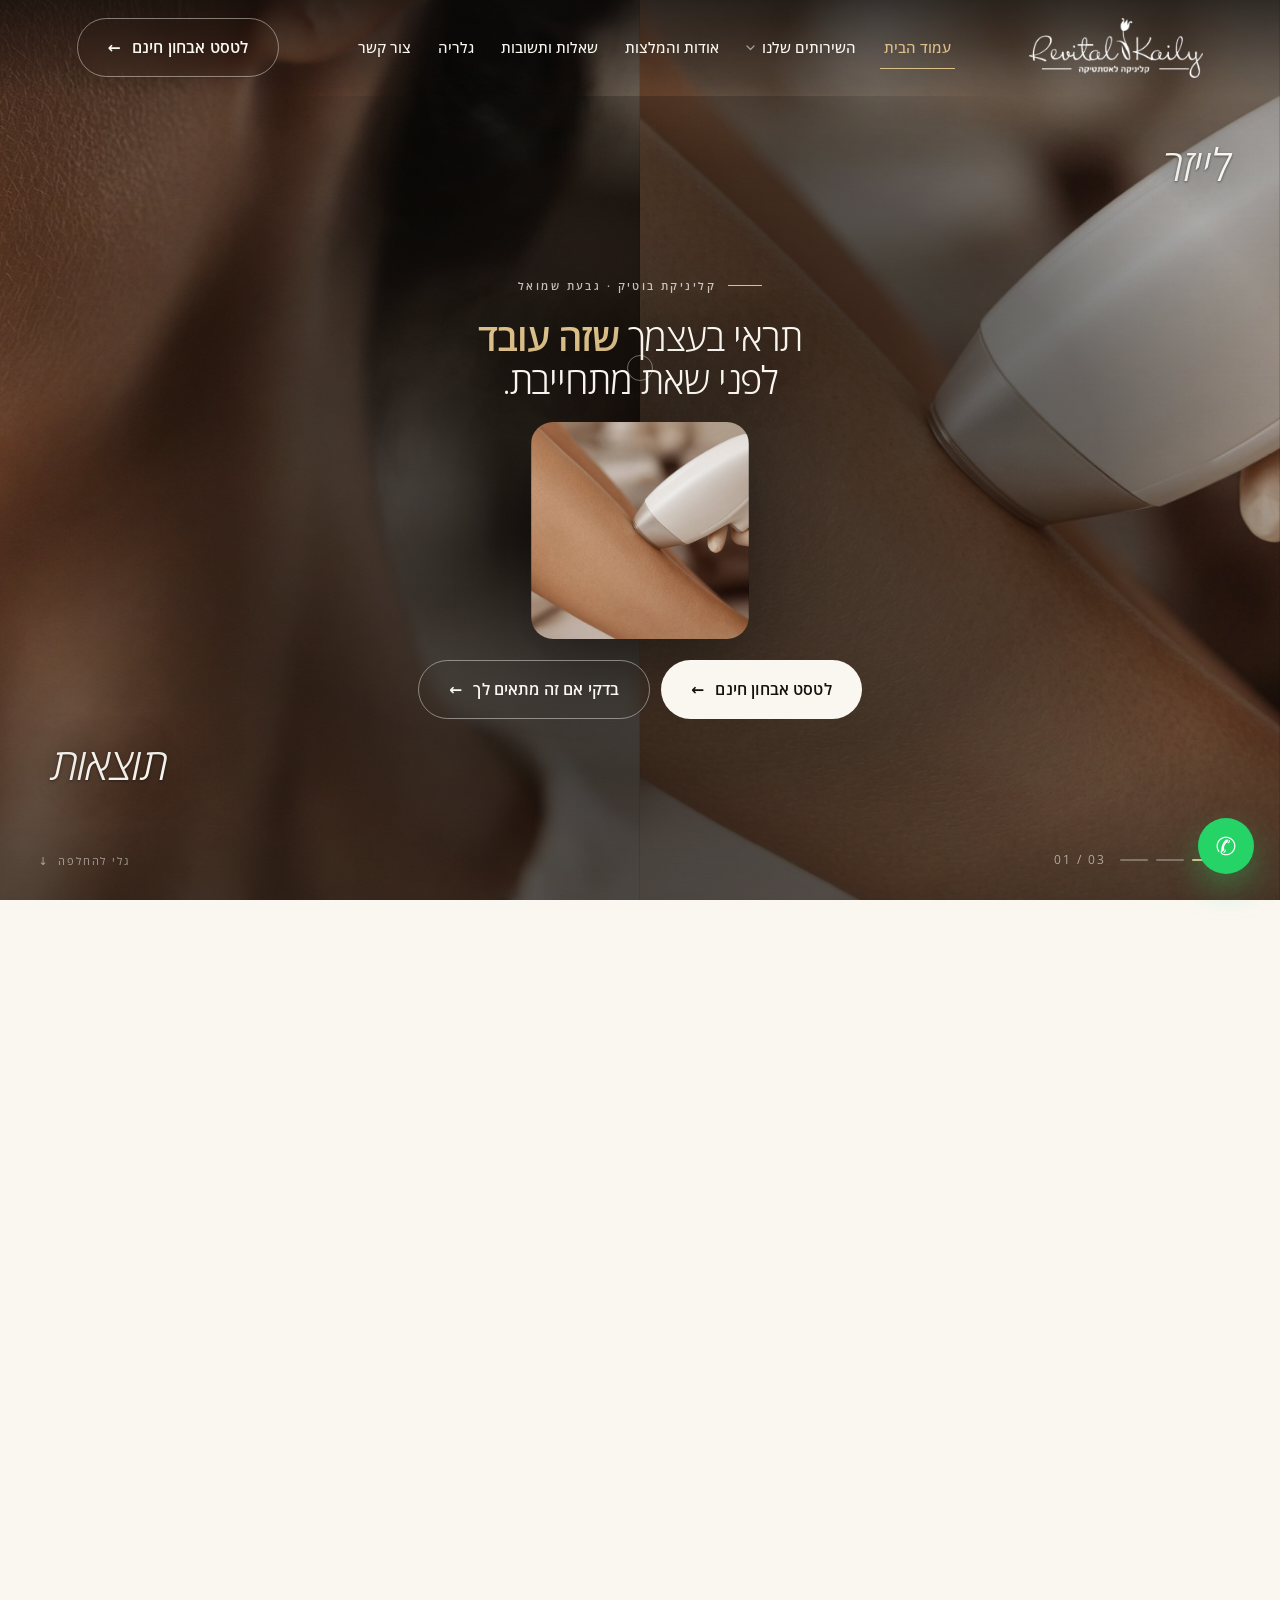
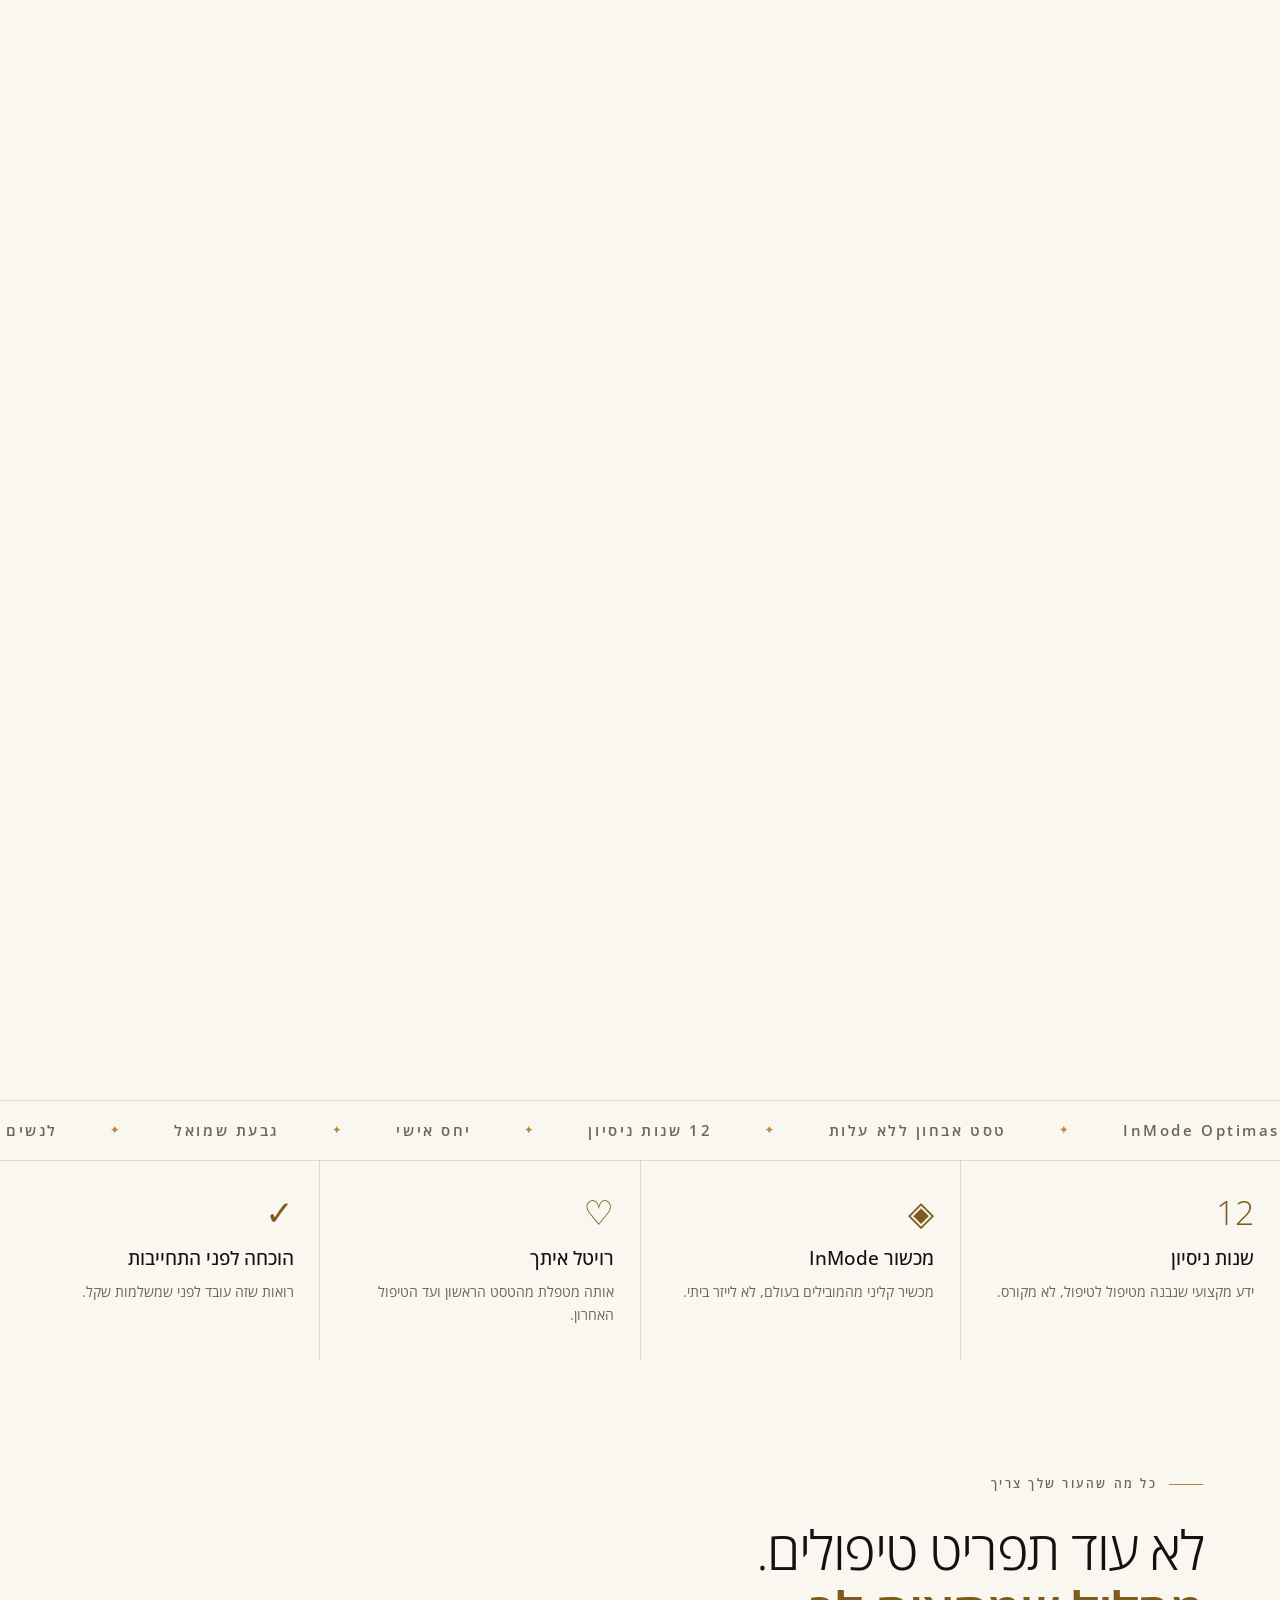
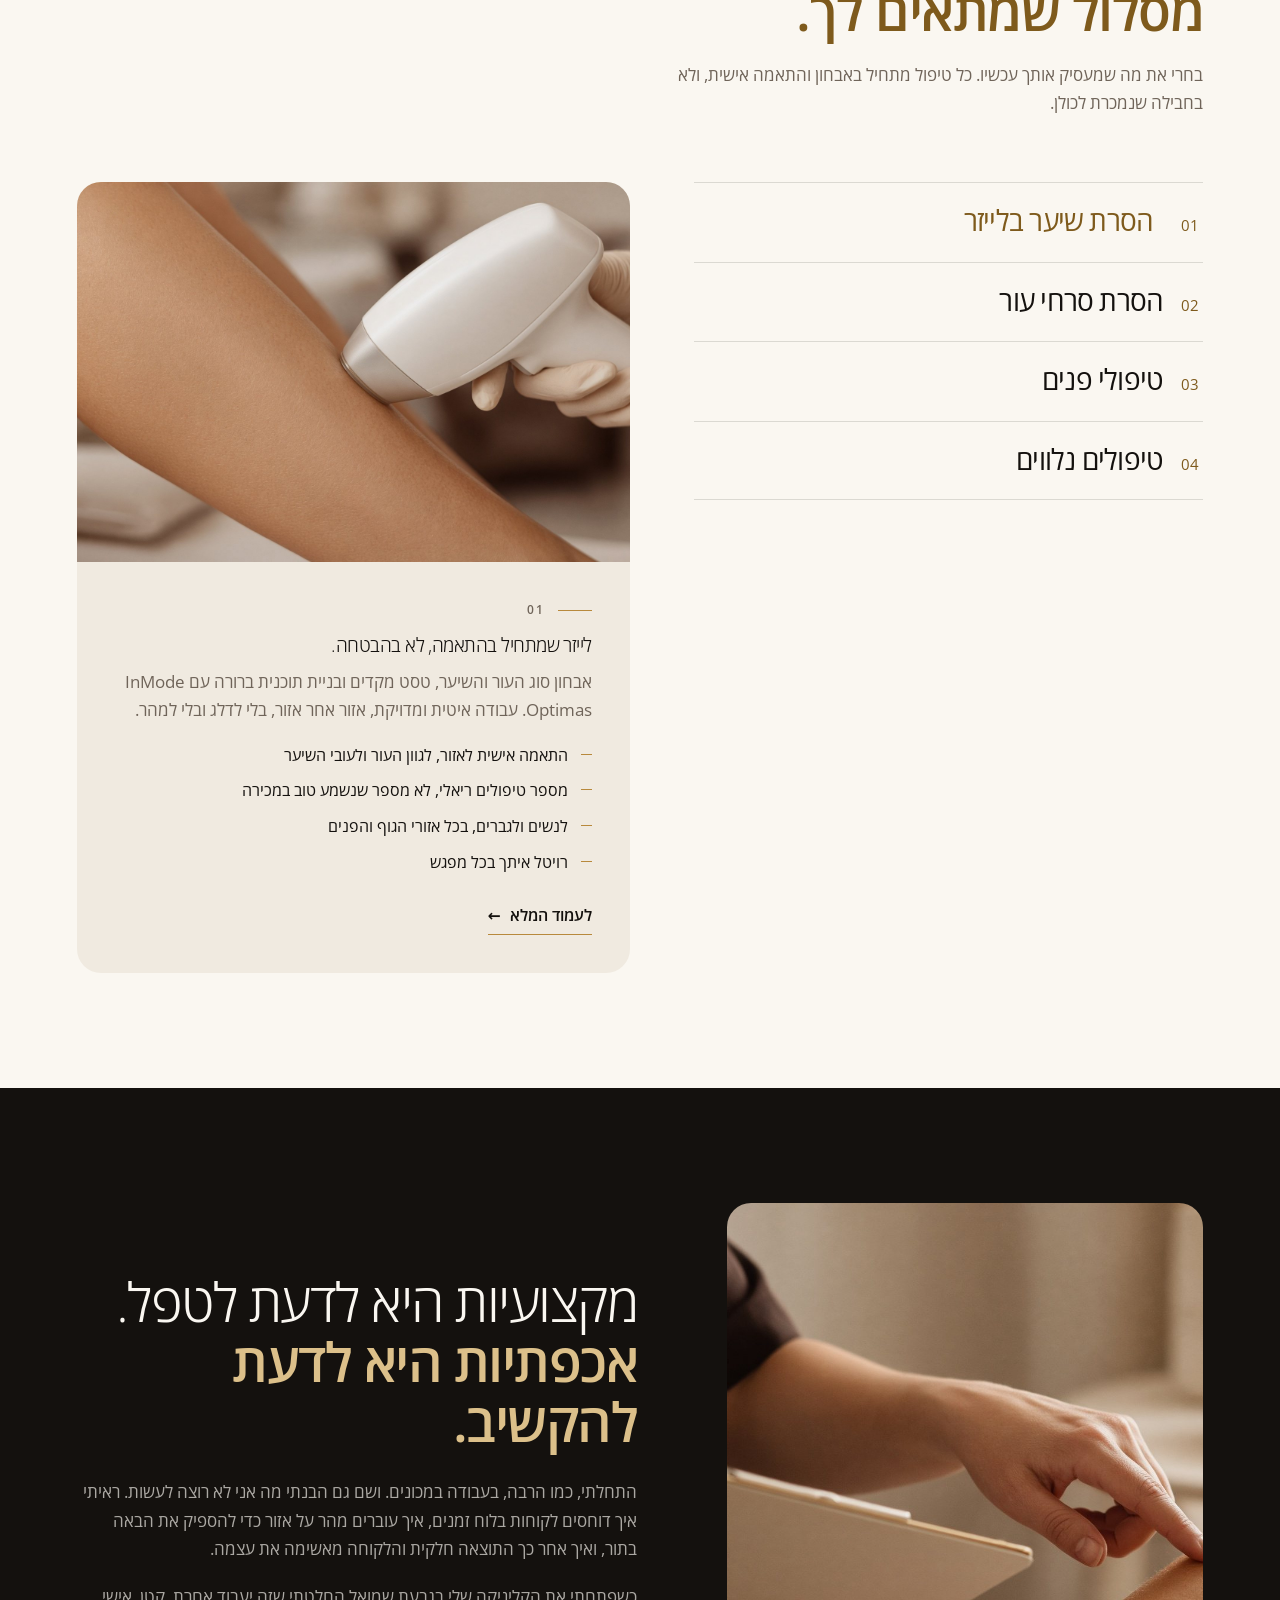
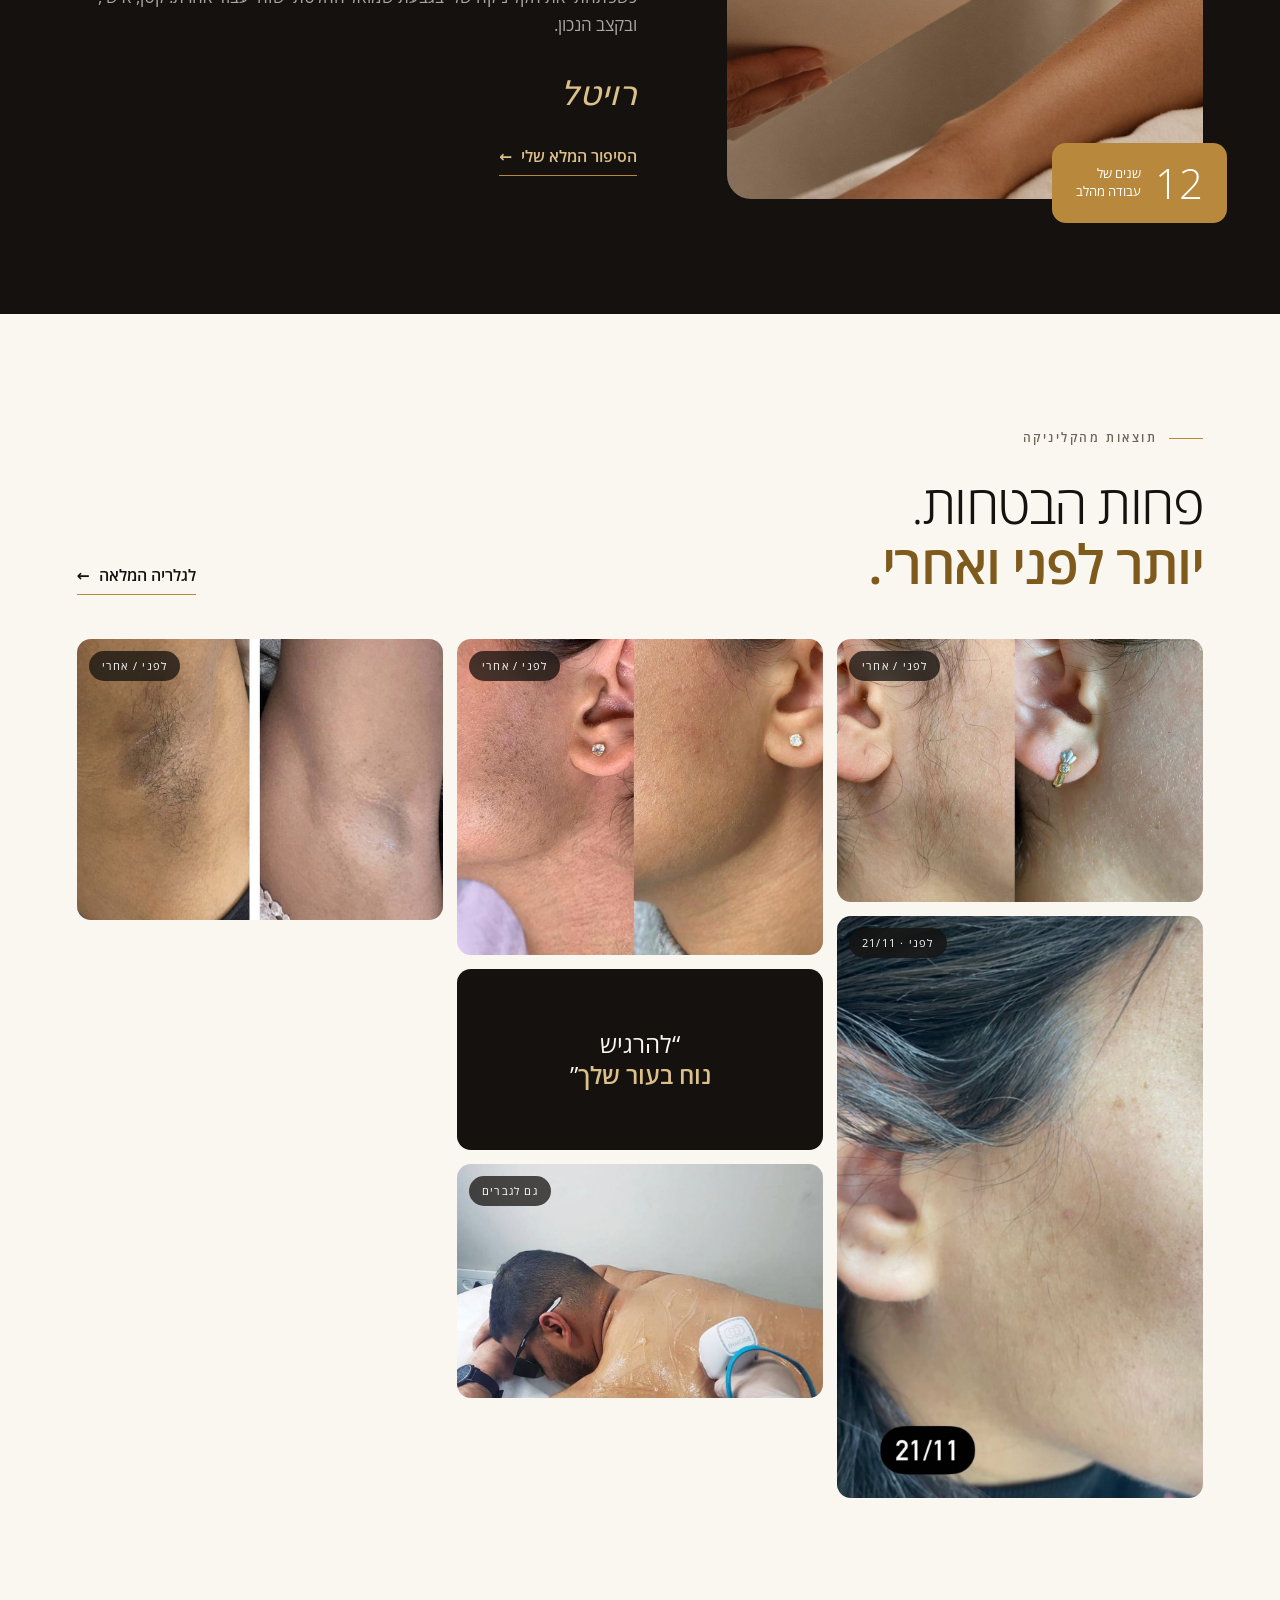
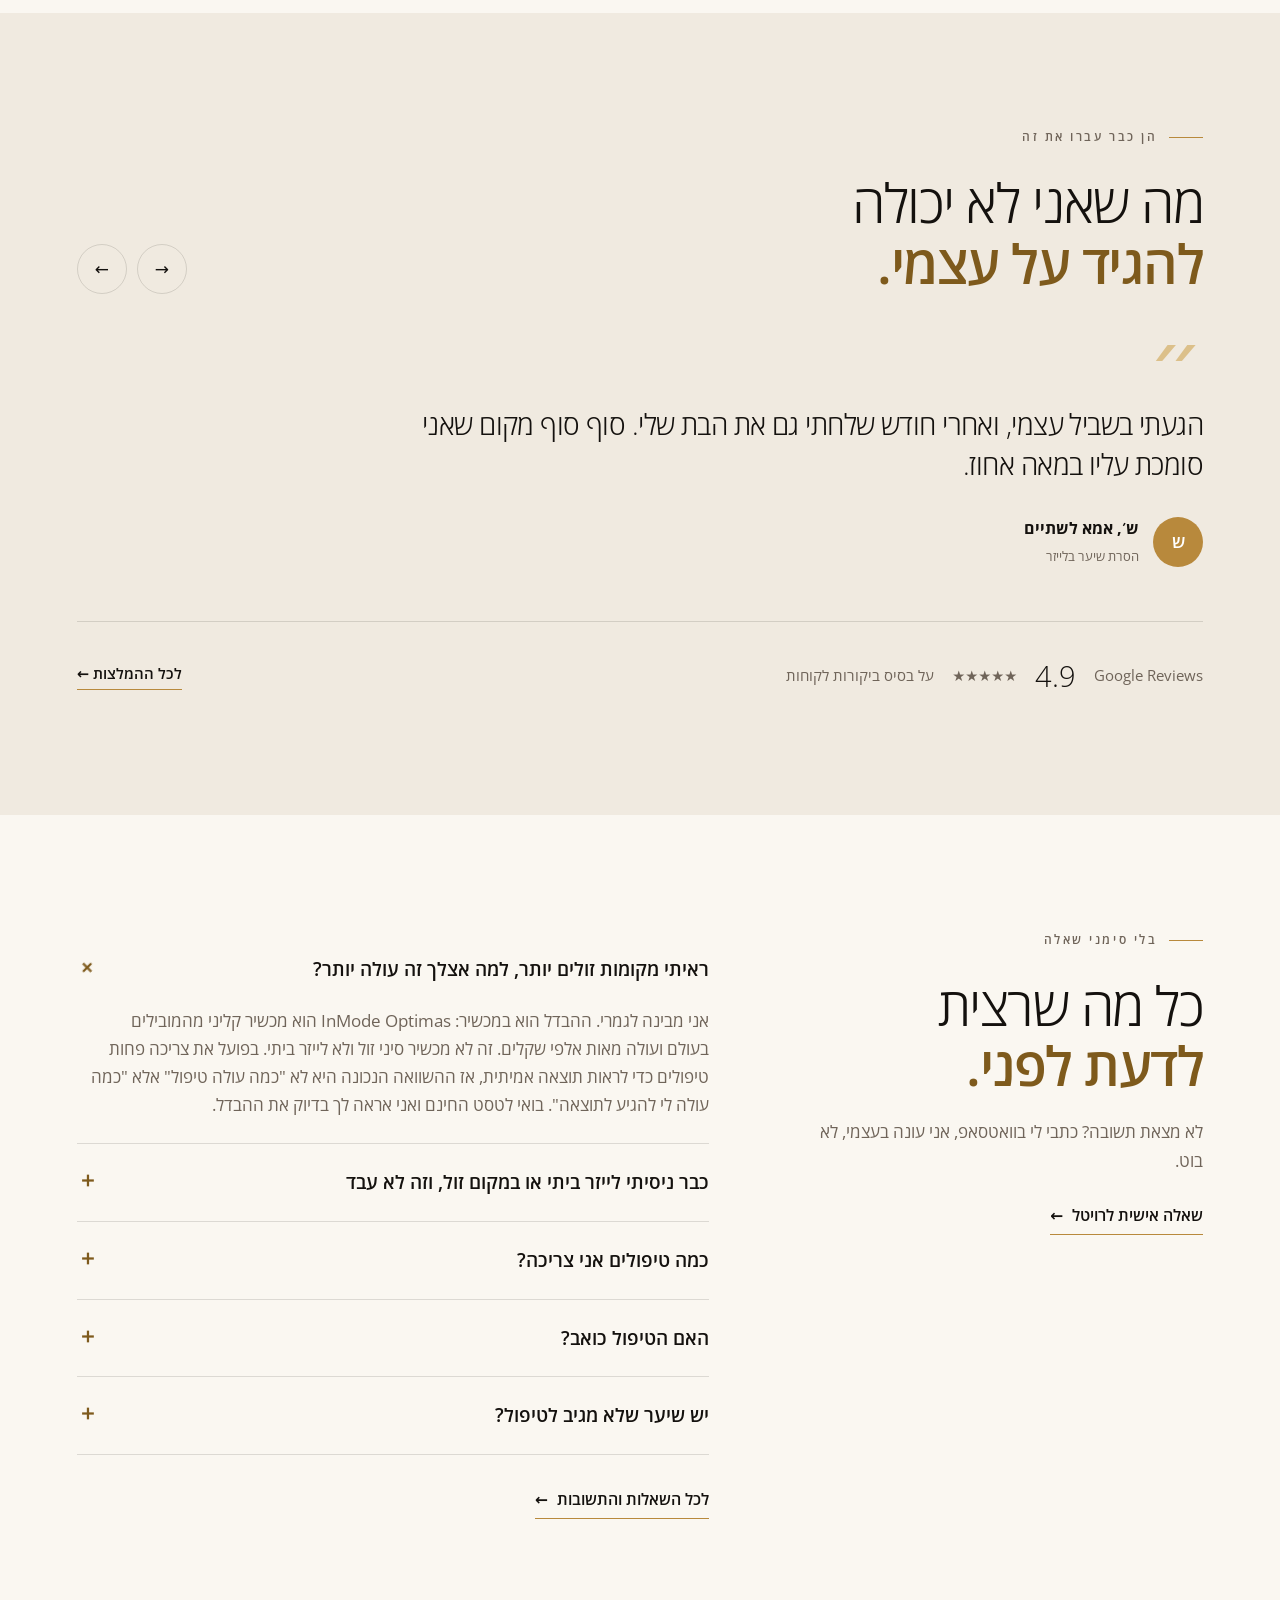
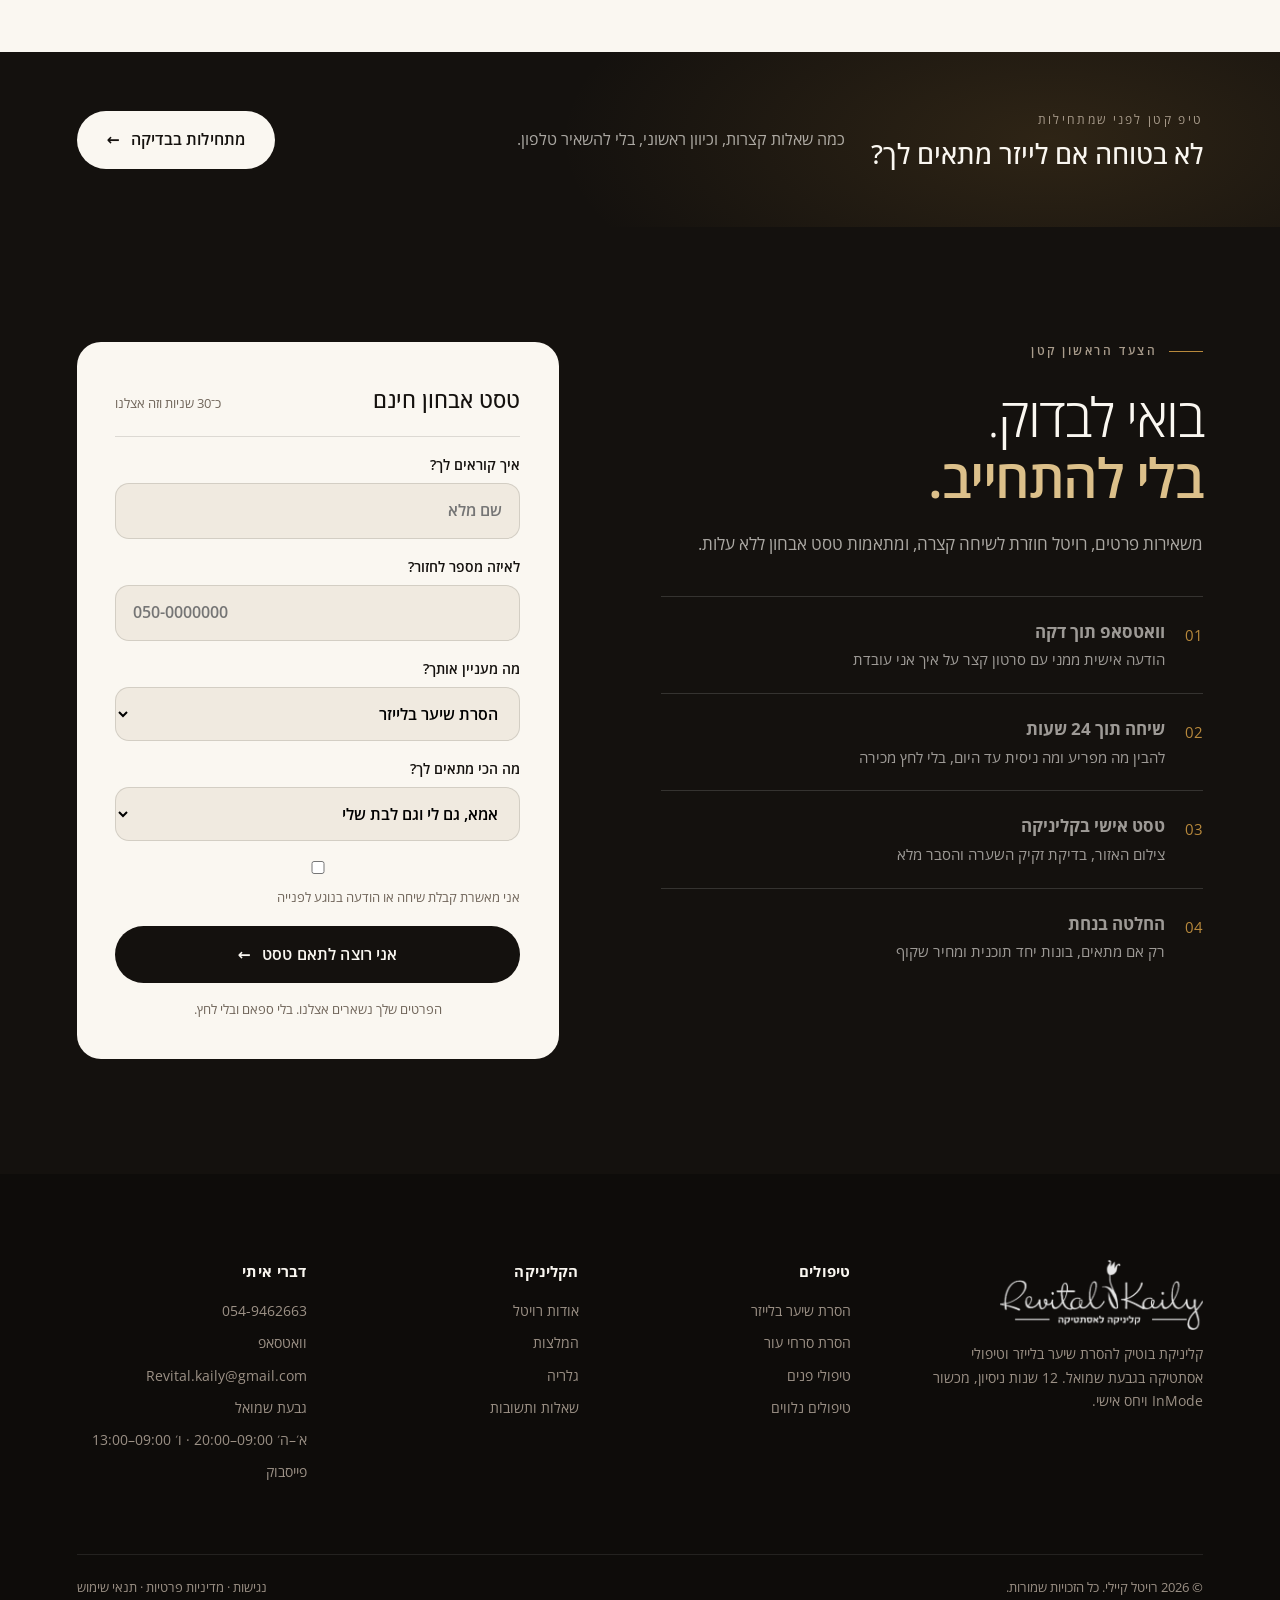
==== commit 99c3dd1a: "Fold the testimonials page into the bottom of the about page Moves the whole testimonials page — the" ====
--- a/index.html
+++ b/index.html
@@ -40,8 +40,7 @@
   <nav class="nav" aria-label="ניווט ראשי">
       <a href="index.html" aria-current="page">עמוד הבית</a>
       <div class="drop"><button aria-expanded="false">השירותים שלנו<svg class="chev" width="9" height="6" viewBox="0 0 9 6" fill="none" aria-hidden="true"><path d="M1 1L4.5 4.5L8 1" stroke="currentColor" stroke-width="1.3" stroke-linecap="round" stroke-linejoin="round"/></svg></button><div class="drop-m"><a href="laser.html">הסרת שיער בלייזר</a><a href="skin-tags.html">הסרת סרחי עור</a><a href="facials.html">טיפולי פנים</a><a href="treatments.html">טיפולים נלווים</a></div></div>
-      <a href="about.html">אודות</a>
-      <a href="testimonials.html">המלצות</a>
+      <a href="about.html">אודות והמלצות</a>
       <a href="faq.html">שאלות ותשובות</a>
       <a href="gallery.html">גלריה</a>
       <a href="contact.html">צור קשר</a>
@@ -57,8 +56,7 @@
     <a class="sub" href="skin-tags.html">הסרת סרחי עור</a>
     <a class="sub" href="facials.html">טיפולי פנים</a>
     <a class="sub" href="treatments.html">טיפולים נלווים</a>
-    <a href="about.html">אודות</a>
-    <a href="testimonials.html">המלצות</a>
+    <a href="about.html">אודות והמלצות</a>
     <a href="faq.html">שאלות ותשובות</a>
     <a href="gallery.html">גלריה</a>
     <a href="contact.html">צור קשר</a>
@@ -169,7 +167,7 @@
   </div>
   <div class="ribbon rv">
     <span>Google Reviews</span><b>4.9</b><span>★★★★★</span><span>על בסיס ביקורות לקוחות</span>
-    <a href="testimonials.html">לכל ההמלצות ←</a>
+    <a href="about.html#stories">לכל ההמלצות ←</a>
   </div>
 </section>
 
@@ -231,7 +229,7 @@
     <a href="laser.html">הסרת שיער בלייזר</a><a href="skin-tags.html">הסרת סרחי עור</a>
     <a href="facials.html">טיפולי פנים</a><a href="treatments.html">טיפולים נלווים</a></div>
   <div><strong>הקליניקה</strong>
-    <a href="about.html">אודות רויטל</a><a href="testimonials.html">המלצות</a>
+    <a href="about.html">אודות רויטל</a><a href="about.html#stories">המלצות</a>
     <a href="gallery.html">גלריה</a><a href="faq.html">שאלות ותשובות</a></div>
   <div><strong>דברי איתי</strong>
     <a href="tel:+972549462663">054-9462663</a>
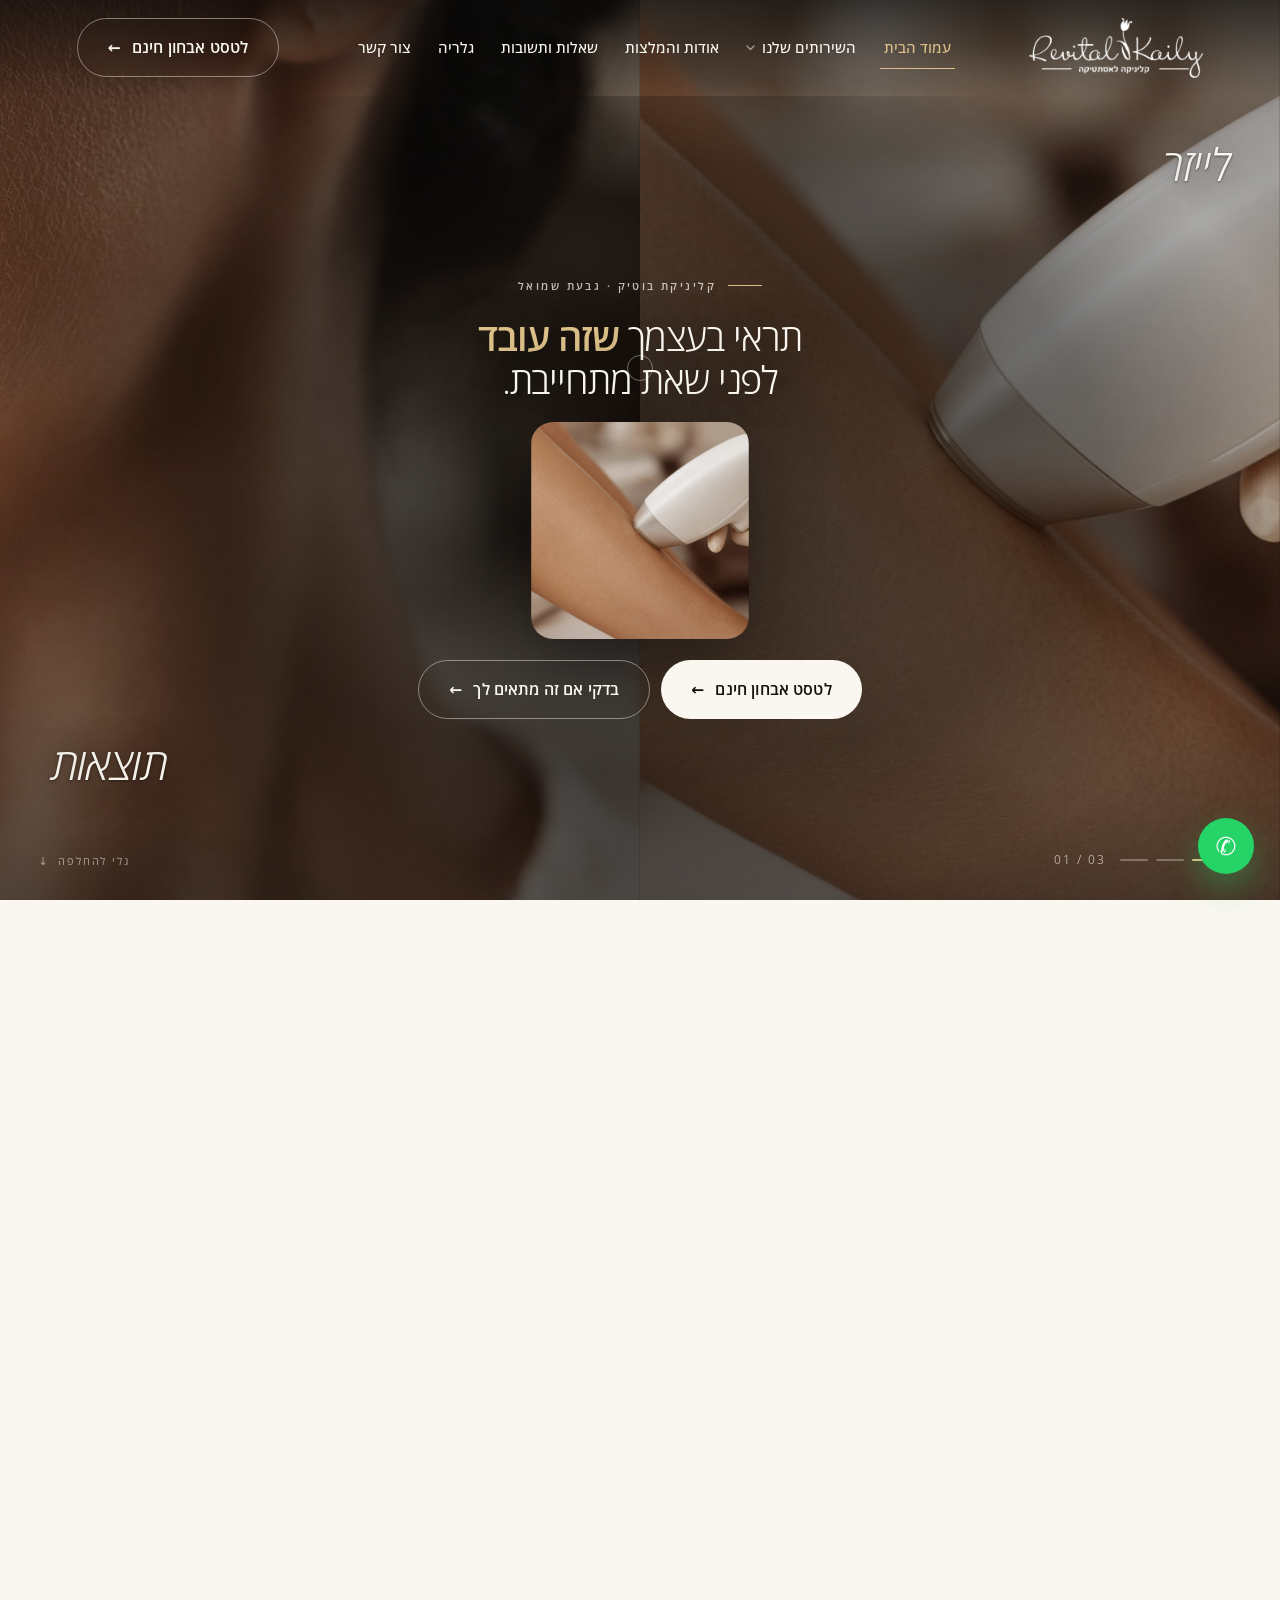
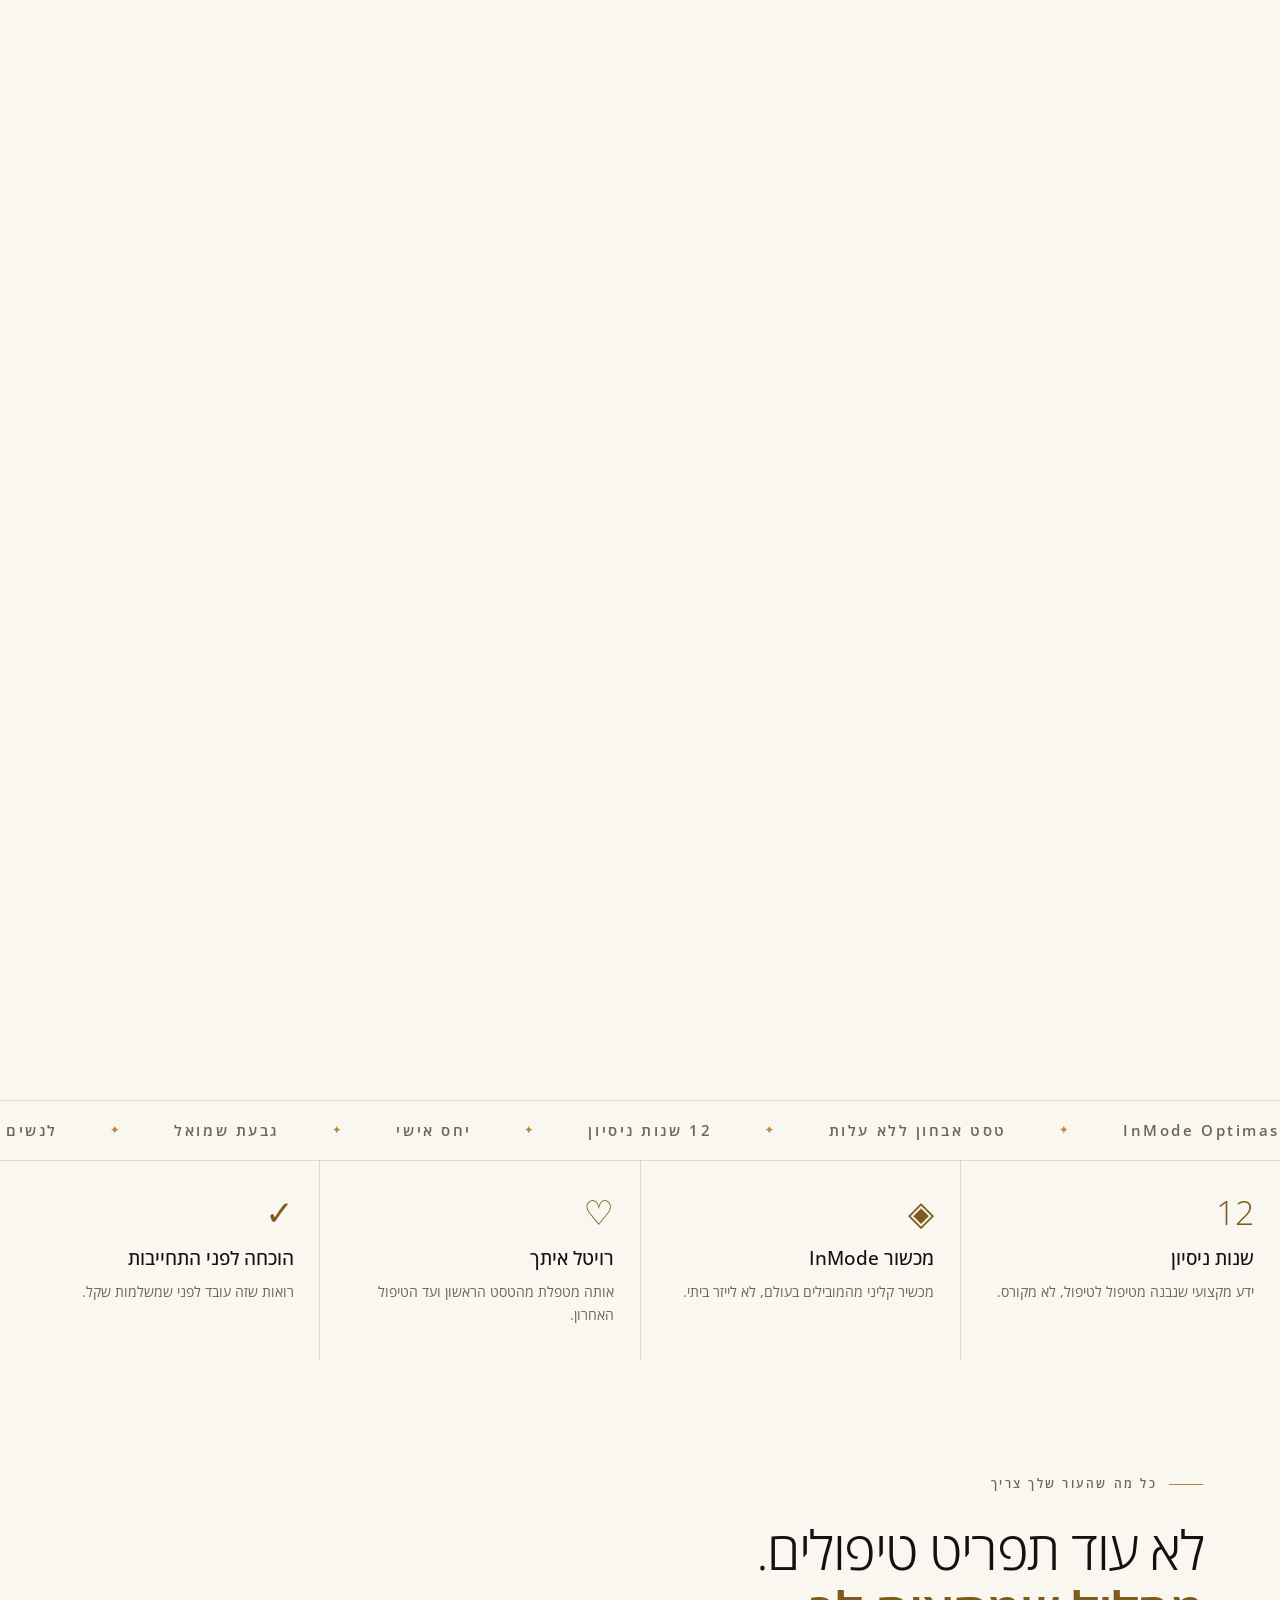
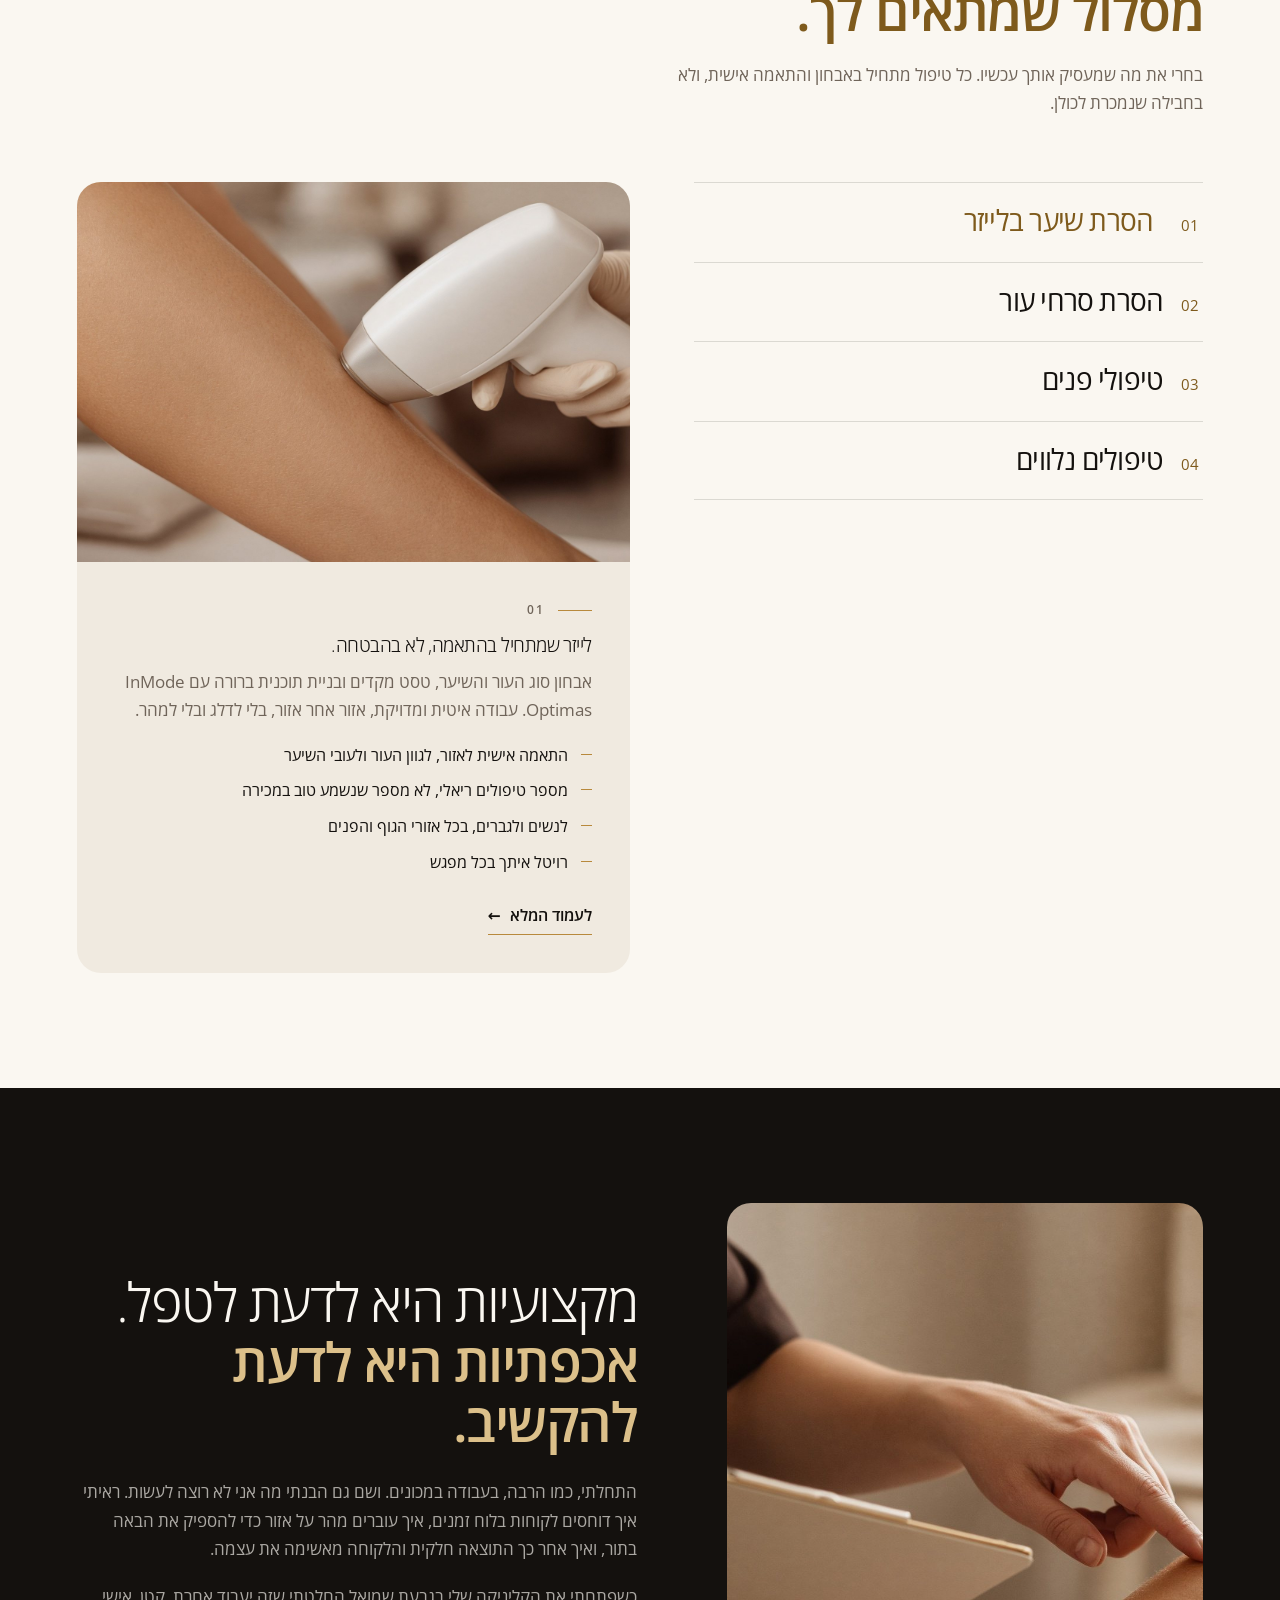
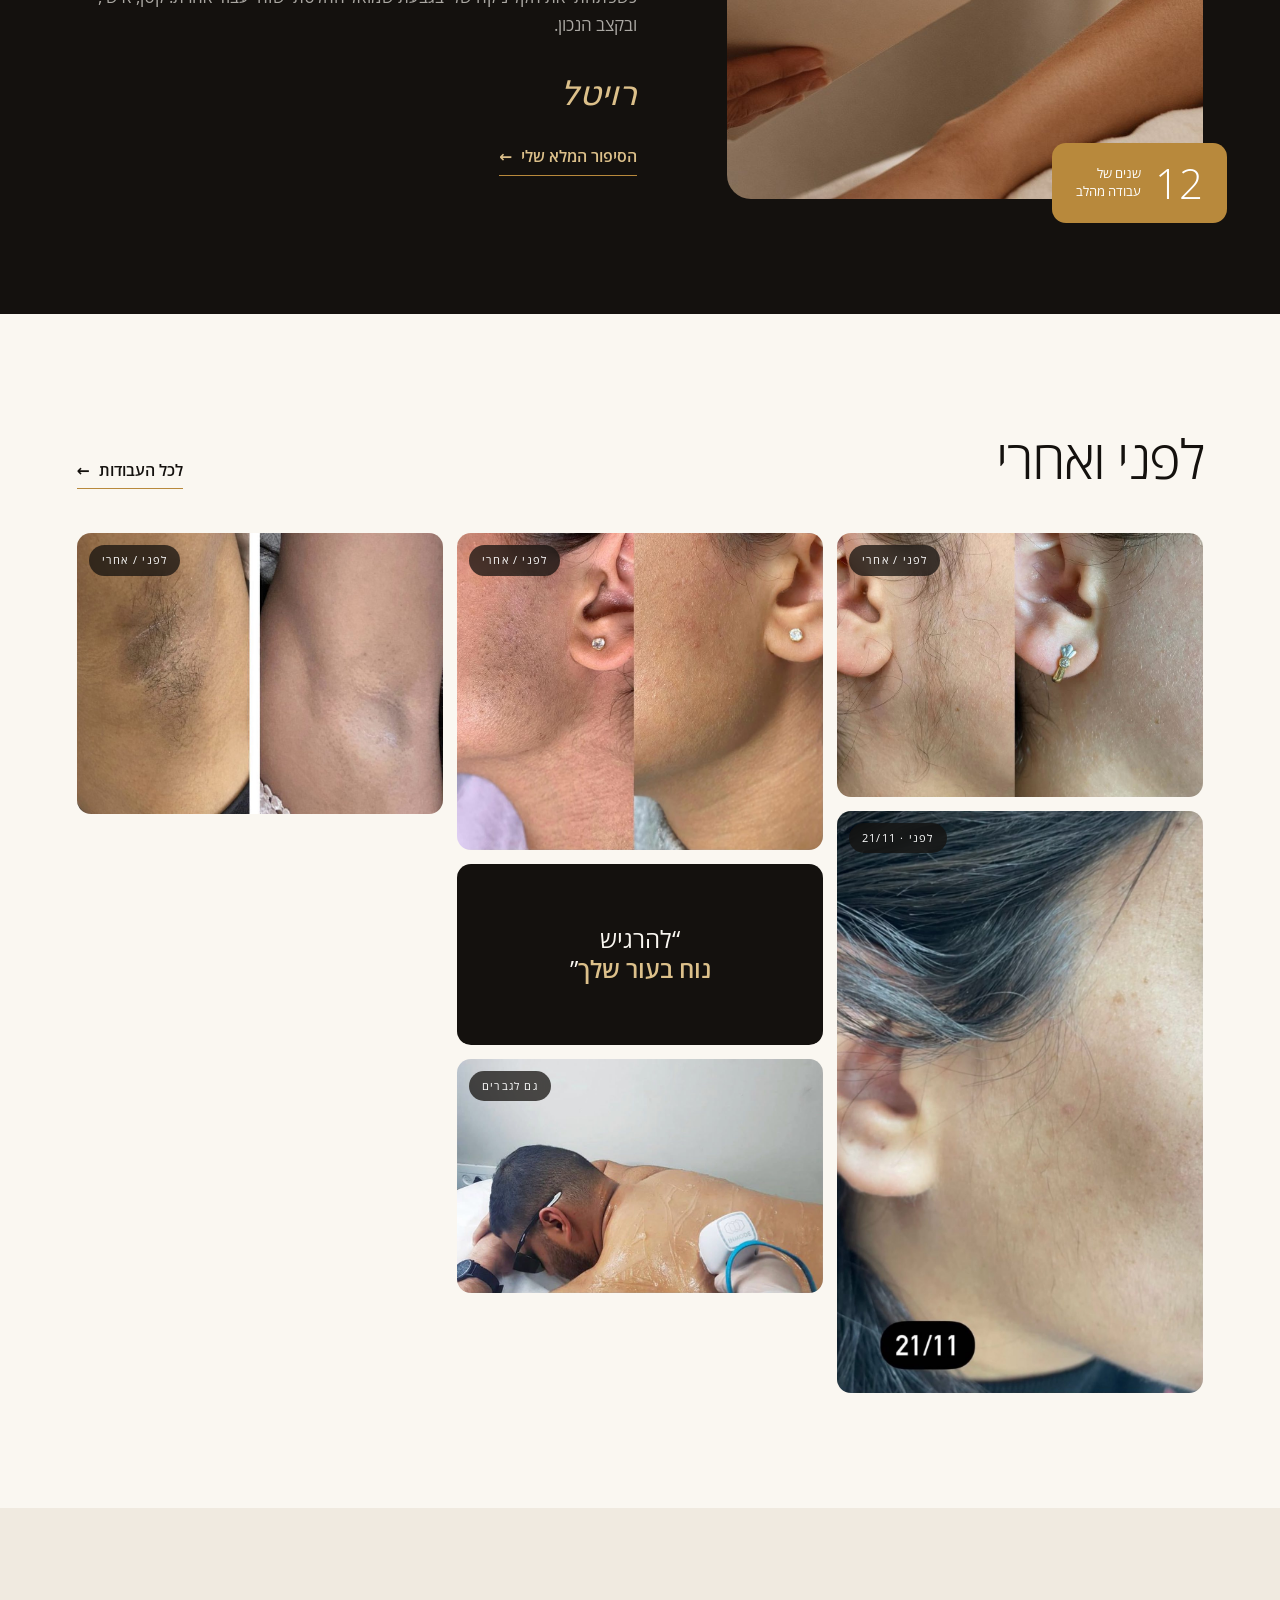
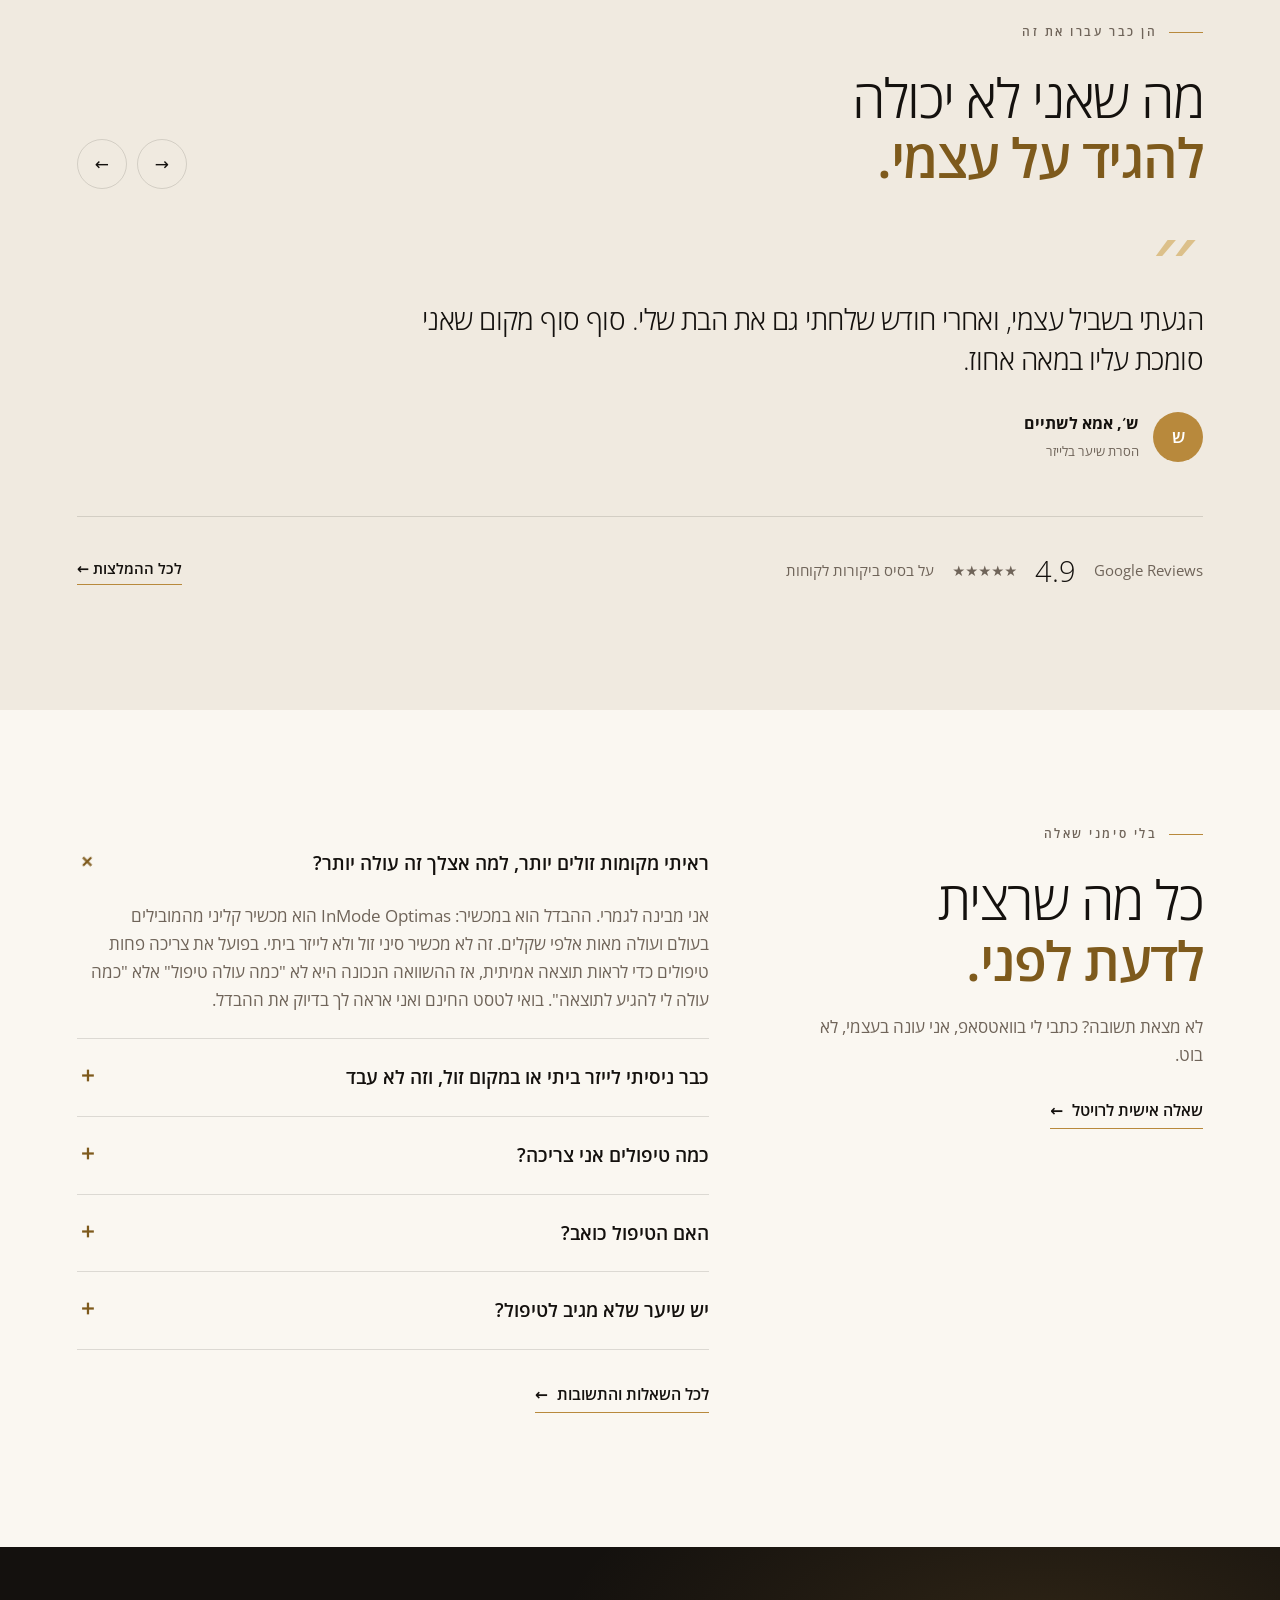
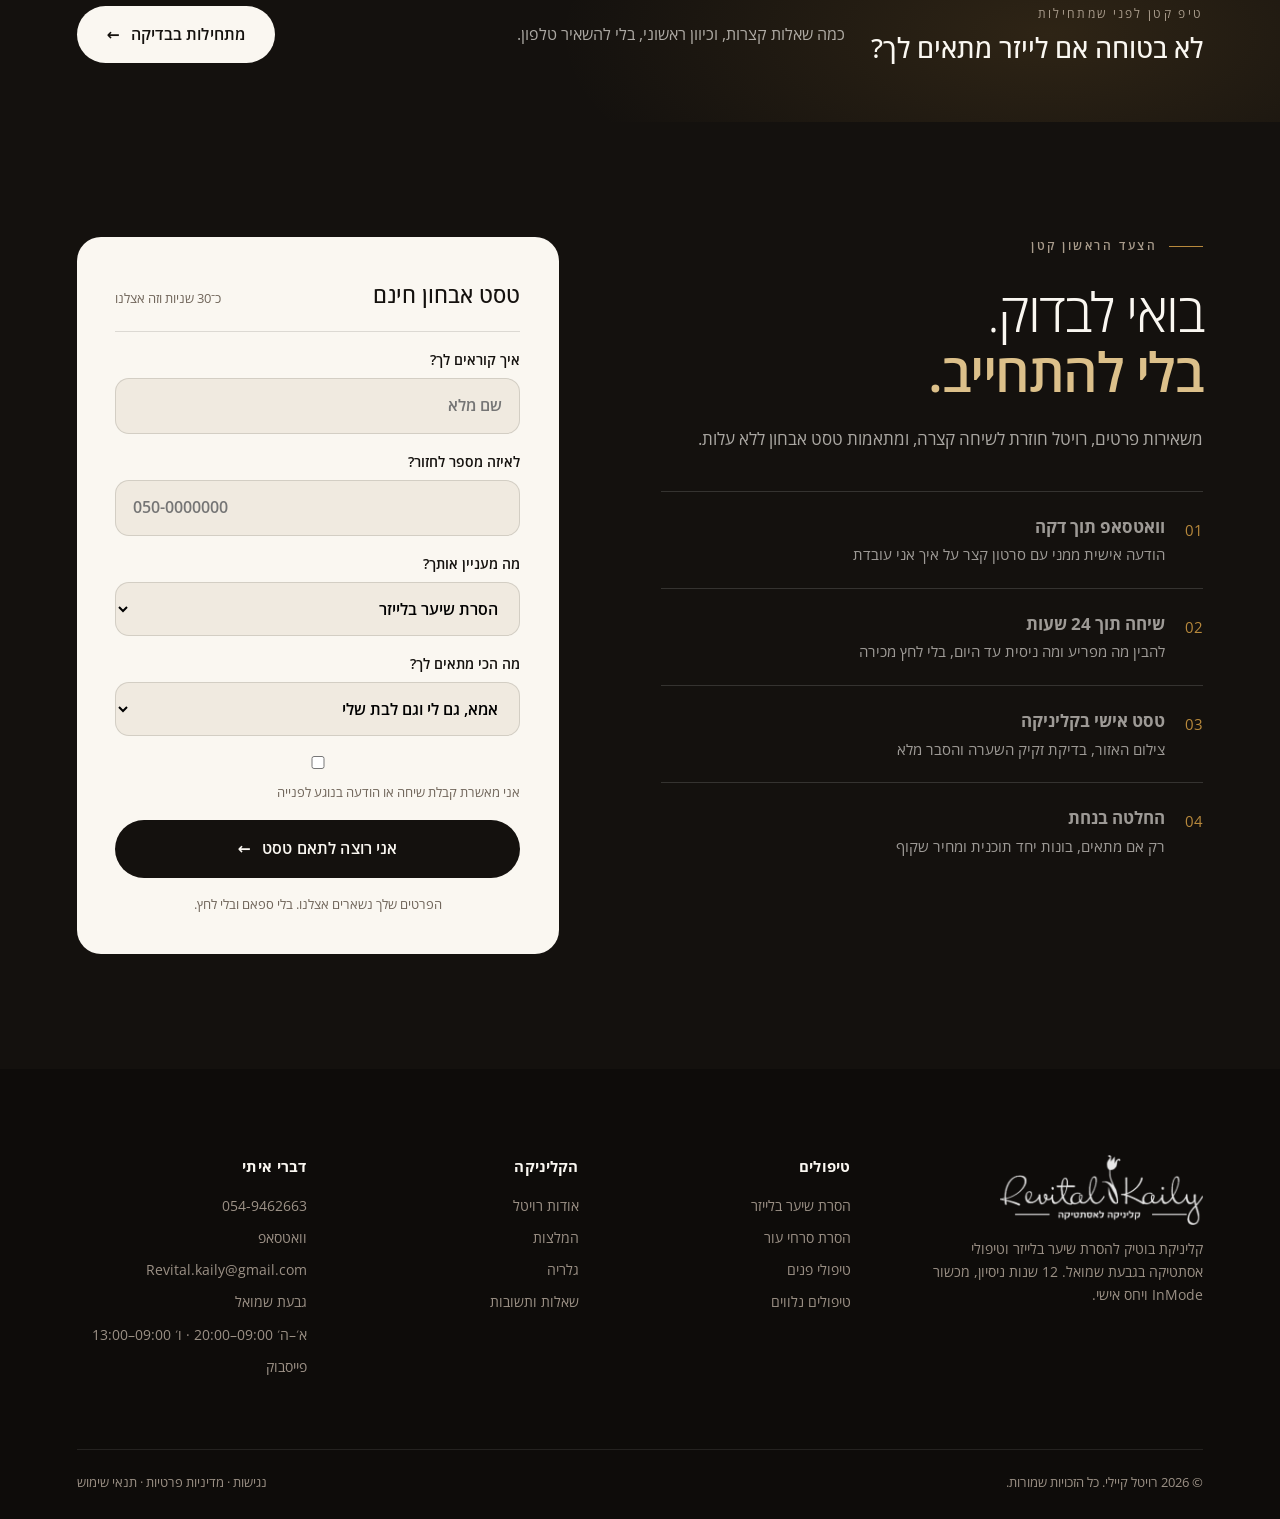
==== commit e7e089d2: "Simplify the gallery: two sections, plain headings Drops the video and clinic sections from the gall" ====
--- a/index.html
+++ b/index.html
@@ -146,11 +146,8 @@
 
 <section class="section wrap">
   <div class="rv" style="display:flex;justify-content:space-between;align-items:flex-end;gap:30px;flex-wrap:wrap;margin-bottom:44px">
-    <div>
-      <p class="eyebrow">תוצאות מהקליניקה</p>
-      <h2>פחות הבטחות.<br><em class="serif-it">יותר לפני ואחרי.</em></h2>
-    </div>
-    <a class="link-u" href="gallery.html">לגלריה המלאה <span>←</span></a>
+    <h2>לפני ואחרי</h2>
+    <a class="link-u" href="gallery.html">לכל העבודות <span>←</span></a>
   </div>
   <div class="grid-g rv rv-d1"><div class="g-cell"><img src="assets/ba-jaw.jpg" alt="לפני ואחרי: הסרת שיער בלייזר בקו הלסת" loading="lazy"><span class="g-tag">לפני / אחרי</span></div><div class="g-cell tall"><img src="assets/ba-cheek-before.jpg" alt="לחי לפני סדרת טיפולי לייזר" loading="lazy"><span class="g-tag">לפני · 21/11</span></div><div class="g-cell"><img src="assets/ba-neck-face.jpg" alt="לפני ואחרי: צוואר ולחי" loading="lazy"><span class="g-tag">לפני / אחרי</span></div><div class="g-quote">“להרגיש<br><em class="serif-it">נוח בעור שלך</em>”</div><div class="g-cell"><img src="assets/laser-men-back.jpg" alt="טיפול הסרת שיער בלייזר בגב, בקליניקה" loading="lazy"><span class="g-tag">גם לגברים</span></div><div class="g-cell"><img src="assets/ba-armpit.jpg" alt="לפני ואחרי: בית שחי" loading="lazy"><span class="g-tag">לפני / אחרי</span></div></div>
 </section>
